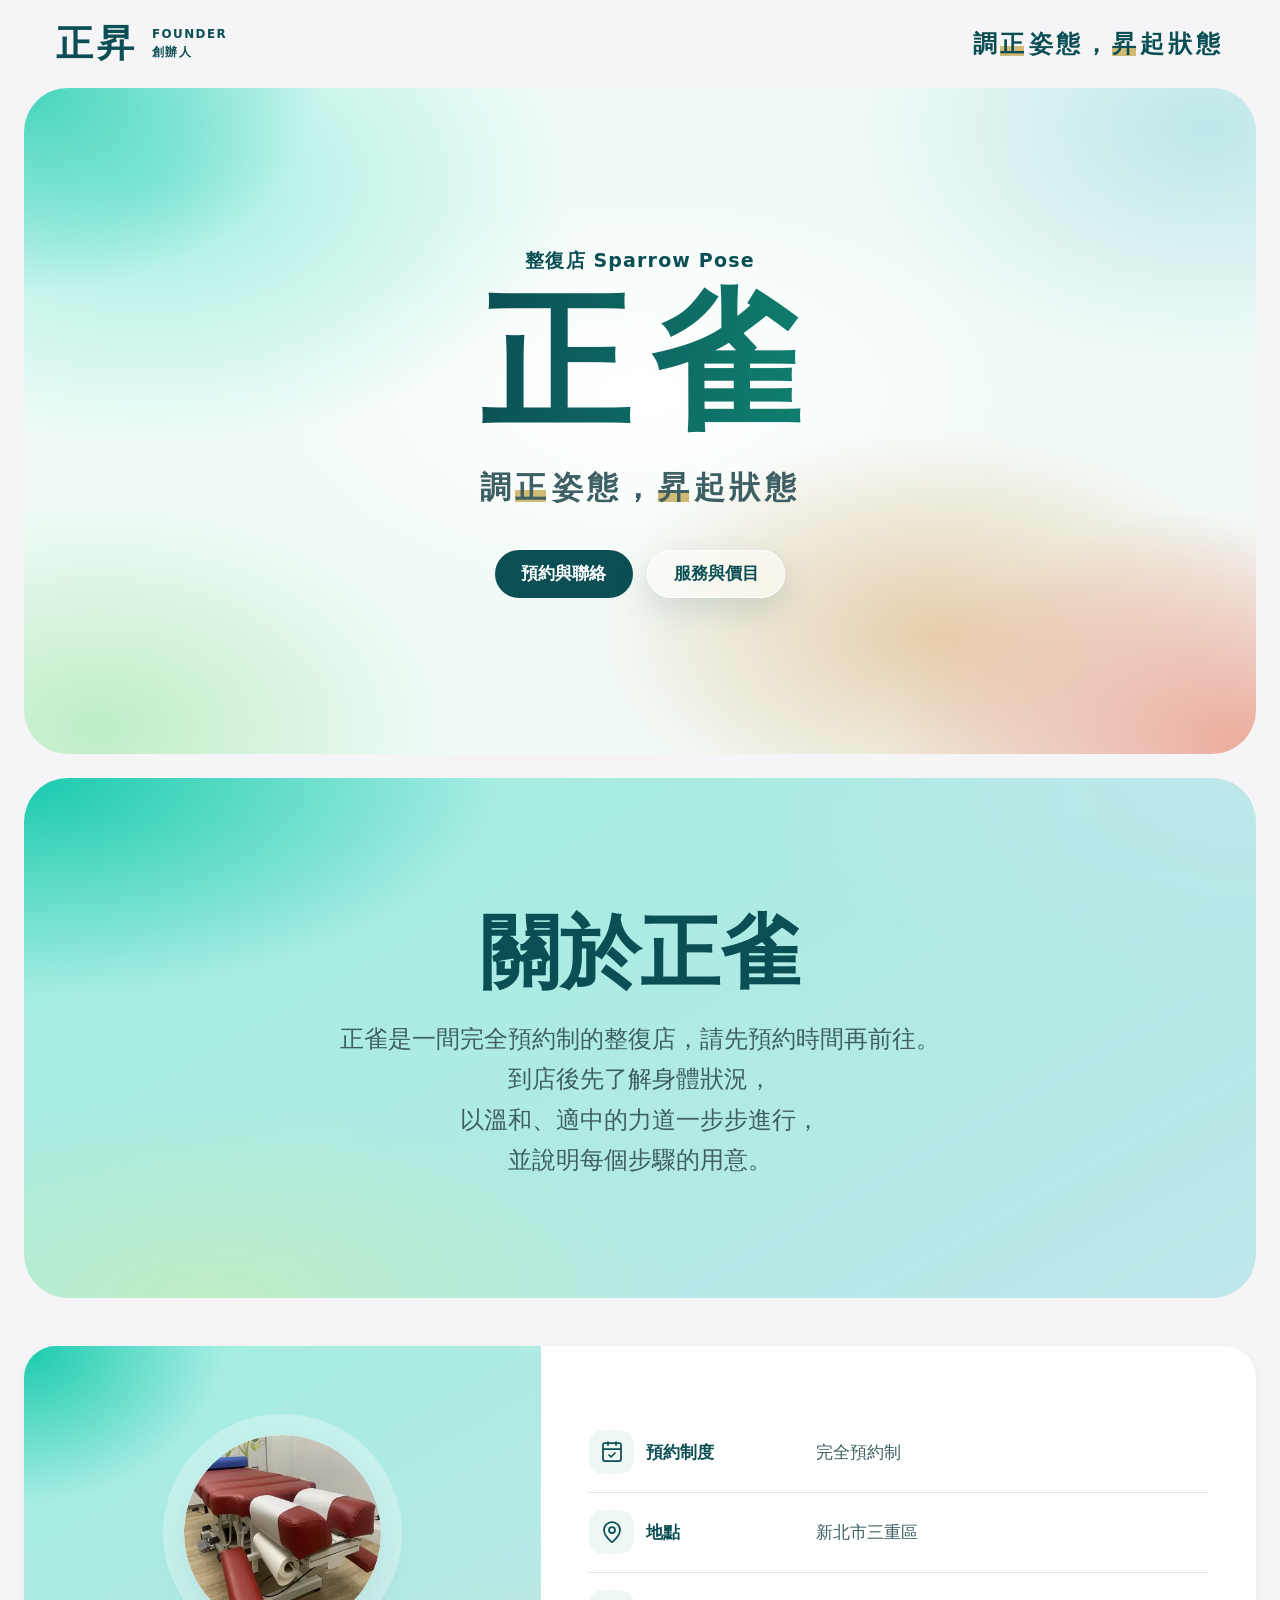
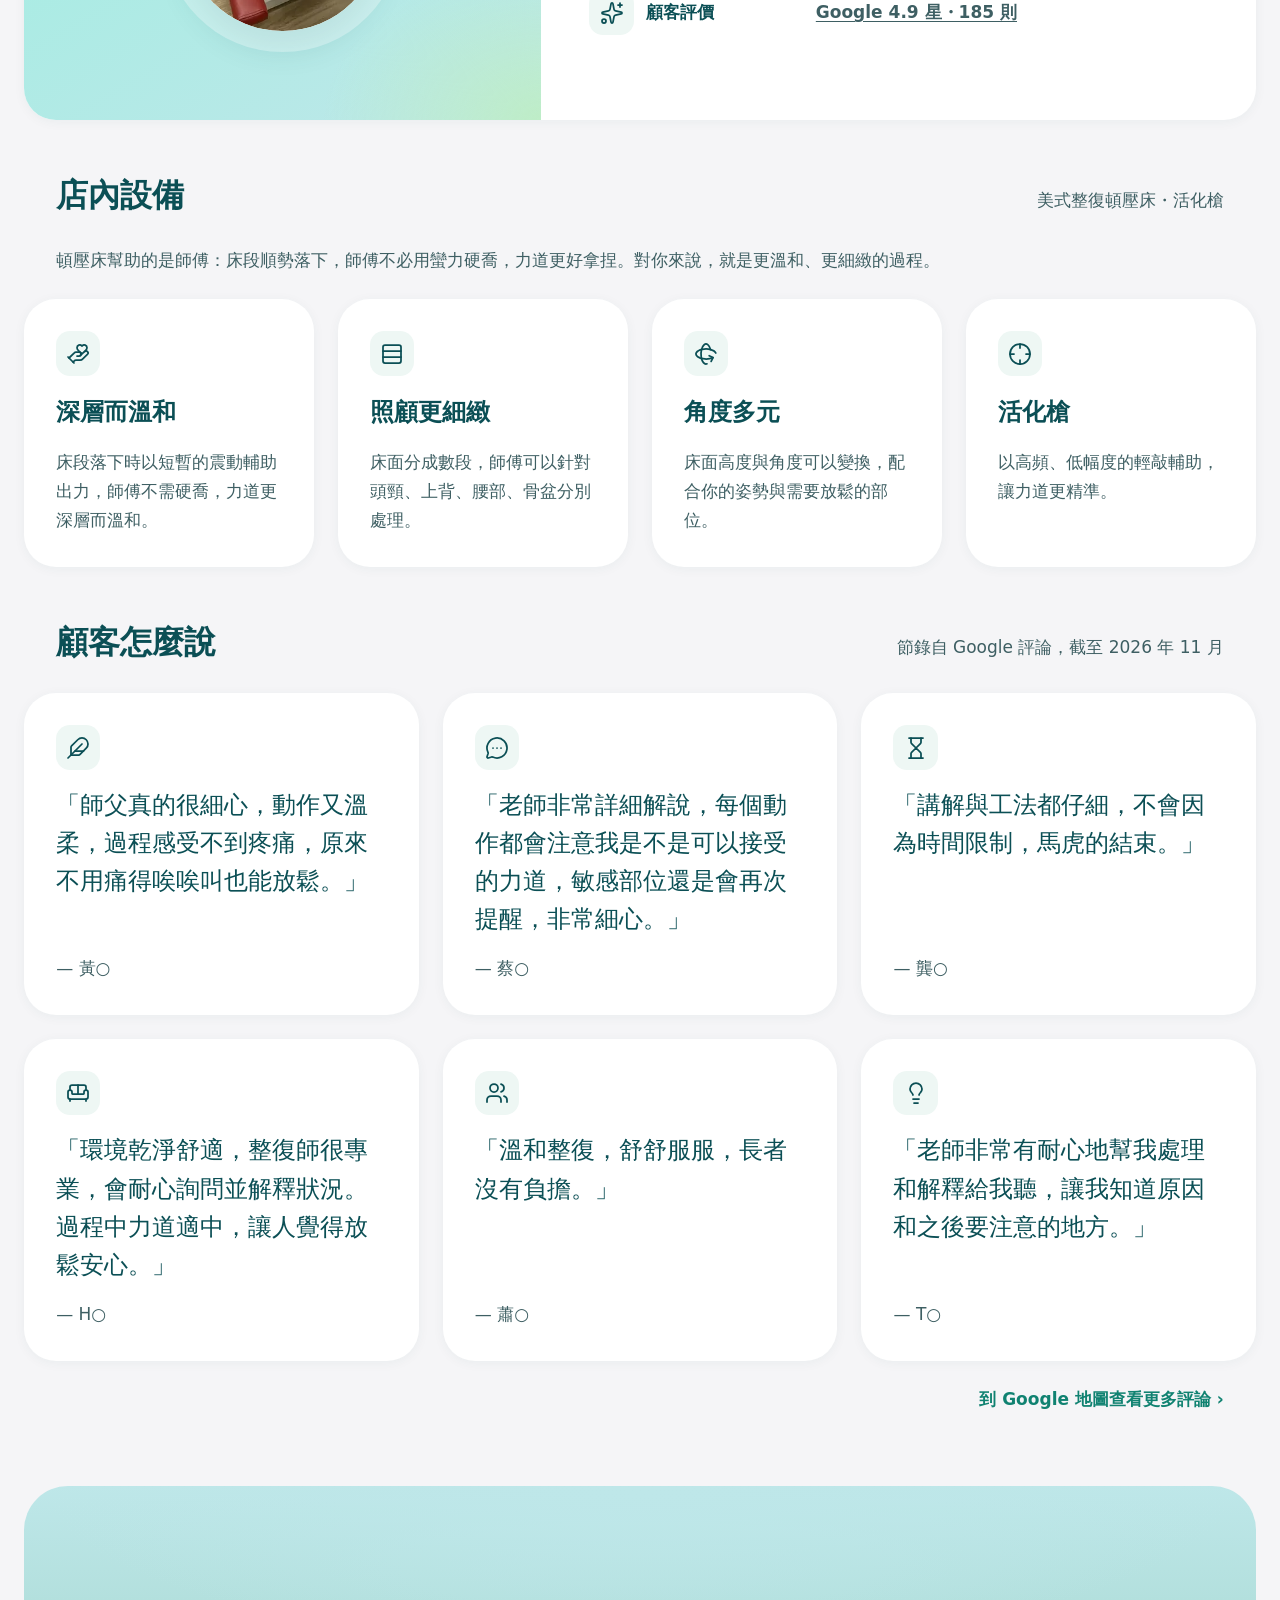
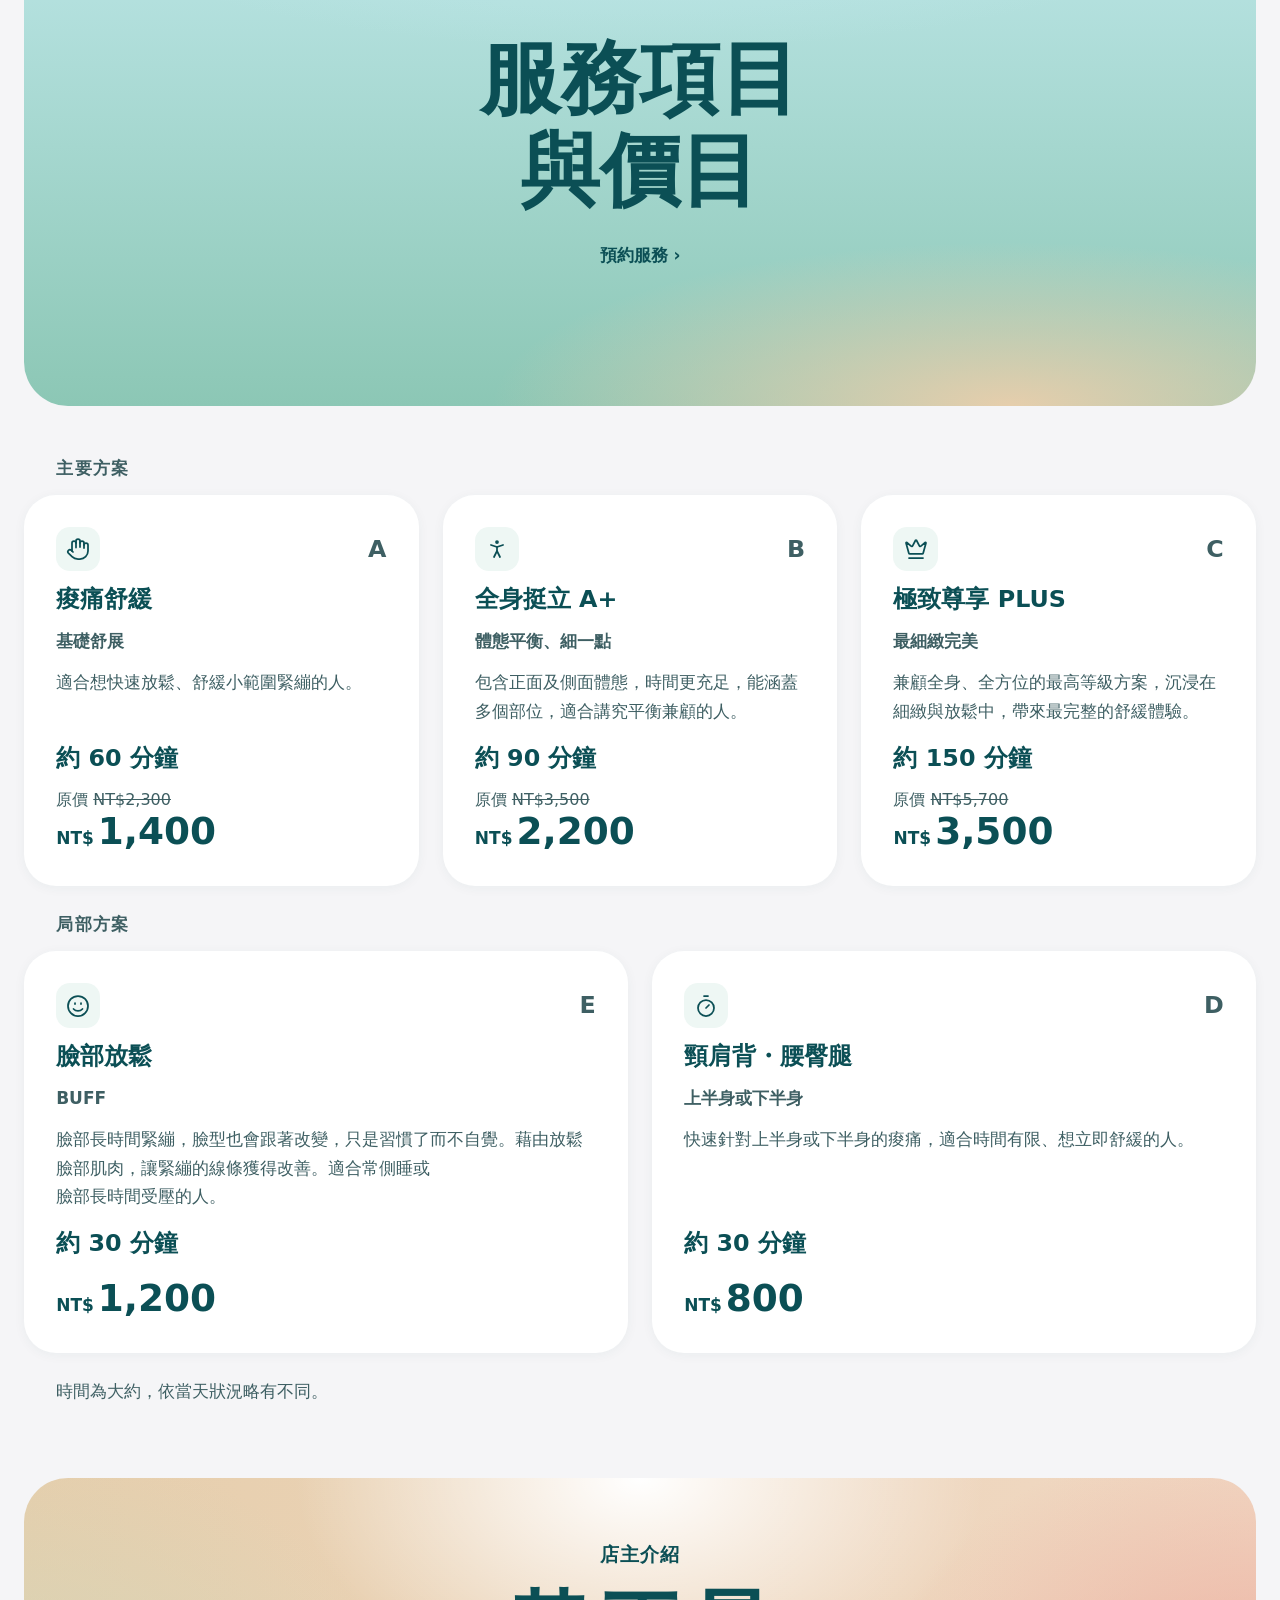
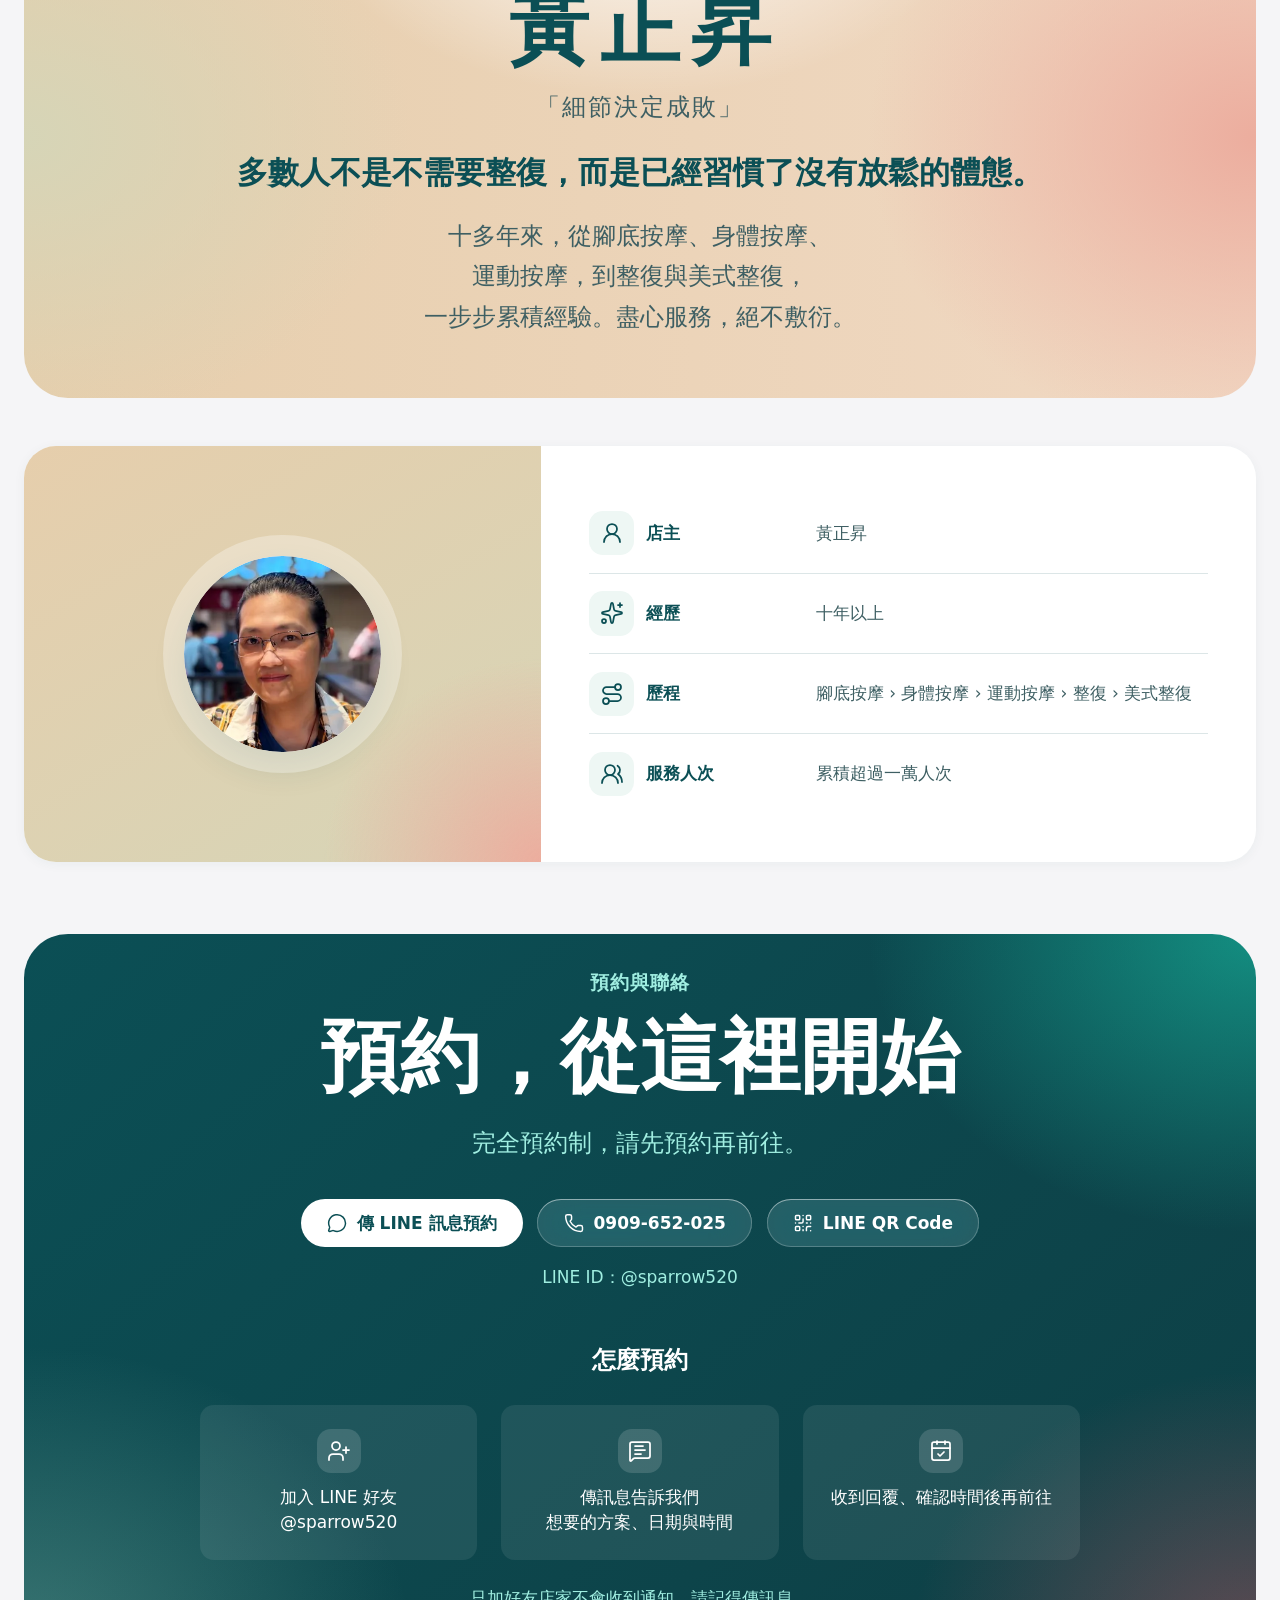
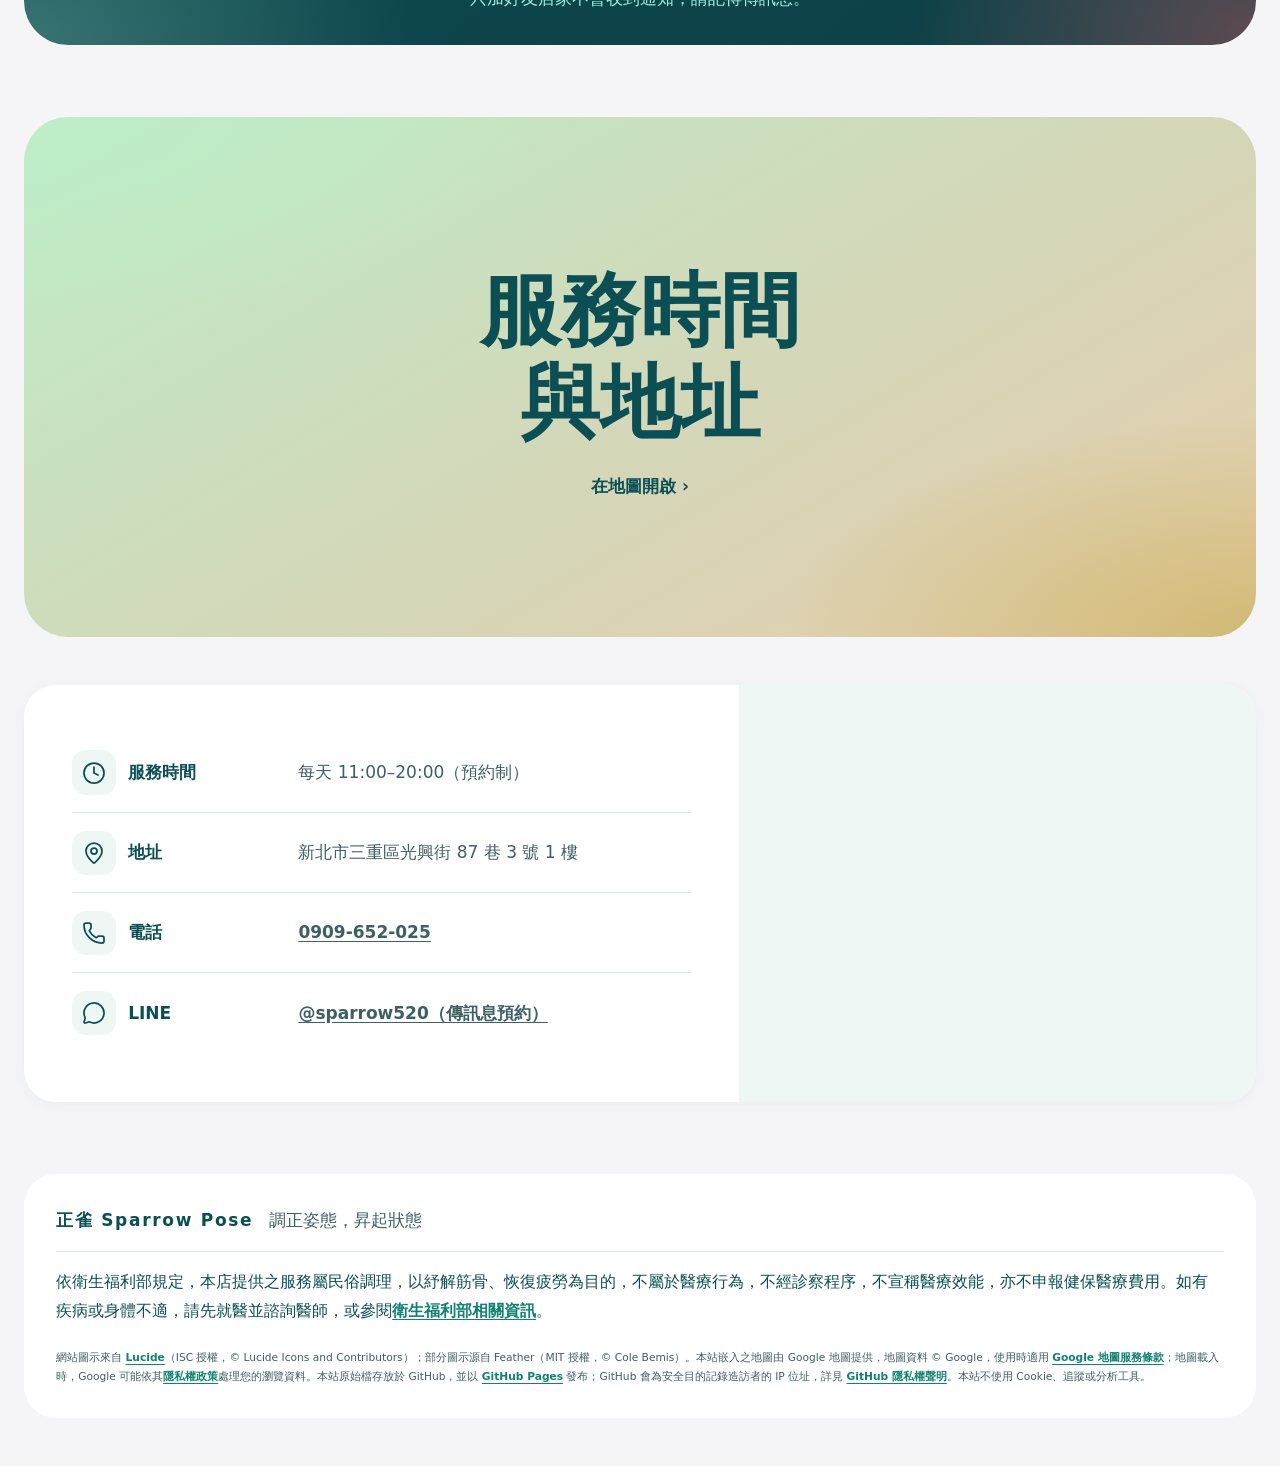
==== index.html @ cebaa8e1 "同步 sparrowpose-website-builder 匯出（2c79a9b） Co-Authored-By: Claude Opus 5.5 <noreply@anthropic.com> C" ====
<!doctype html>
<!-- Generated by sparrowpose-website-builder from content/. Do not edit here: changes are overwritten on the next build. -->
<html lang="zh-Hant-TW">
<head>
  <meta charset="utf-8">
  <meta name="viewport" content="width=device-width, initial-scale=1">
  <title>正雀 Sparrow Pose｜調正姿態，昇起狀態</title>
  <meta name="description" content="正雀 Sparrow Pose 整復店，位於新北市三重區，完全預約制。調正姿態，昇起狀態。">
  <link rel="canonical" href="https://sparrowpose.tw/">
  <meta name="theme-color" content="#0B4F55">
  <link rel="stylesheet" href="assets/style.css?v=261110-28">
</head>
<body>
  <header class="site-bar">
    <div class="site-bar-inner">
      <p class="signature"><span class="signature-name">正昇</span><span class="signature-lines">FOUNDER<br>創辦人</span></p>
      <p class="bar-slogan">調<em class="mark">正</em>姿態，<em class="mark">昇</em>起狀態</p>
    </div>
  </header>
  <main id="main">
    <section class="band band--hero" aria-labelledby="page-title">
    <p class="eyebrow">整復店 Sparrow Pose</p>
    <h1 id="page-title" class="hero-zh">正雀</h1>
    <p class="sub sub--slogan">調<em class="mark">正</em>姿態，<wbr><em class="mark">昇</em>起狀態</p>
    <p class="btns"><a class="pill pill-dark" href="#contact">預約與聯絡</a><a class="pill glass" href="#plans">服務與價目</a></p>
    </section>
    <!-- Apple layout (Billy 2026-11-10): every chapter = band (eyebrow + headline) → one white split card.
         Spacing: band↔band 24px; band→its card 32/48px; card→next band 88/136px. -->
    <section class="chapter-wrap" id="about" aria-labelledby="about-title">
    <div class="band band--green">
    <h2 id="about-title" class="chapter">關於正雀</h2>
    <p class="sub"><span class="phrase">正雀是一間完全預約制的整復店，</span><span class="phrase">請先預約時間再前往。</span><br><span class="phrase">到店後先了解身體狀況，</span><span class="phrase">以溫和、適中的力道一步步進行，</span><span class="phrase">並說明每個步驟的用意。</span></p>
    </div>
    <div class="detail">
    <div class="wrap">
    <div class="split">
    <div class="panel panel--green"><span class="disc disc--photo"><img src="assets/img/room-320.webp" srcset="assets/img/room-320.webp 320w, assets/img/room-640.webp 640w" sizes="200px" width="320" height="320" alt="正雀店內的整復床" loading="lazy" decoding="async"></span></div>
    <div class="split-text">
    <dl class="info">
    <div><dt><span class="ico"><svg class="icon" aria-hidden="true" focusable="false" xmlns="http://www.w3.org/2000/svg" viewBox="0 0 24 24" fill="none" stroke="currentColor" stroke-width="2" stroke-linecap="round" stroke-linejoin="round" ><path d="M8 2v3" /><path d="M16 2v3" /><rect x="3" y="3" width="18" height="18" rx="2" /><path d="M3 9h18" /><path d="m9 15 2 2 4-4" /></svg></span>預約制度</dt><dd>完全預約制</dd></div>
    <div><dt><span class="ico"><svg class="icon" aria-hidden="true" focusable="false" xmlns="http://www.w3.org/2000/svg" viewBox="0 0 24 24" fill="none" stroke="currentColor" stroke-width="2" stroke-linecap="round" stroke-linejoin="round" ><path d="M20 10c0 4.993-5.539 10.193-7.399 11.799a1 1 0 0 1-1.202 0C9.539 20.193 4 14.993 4 10a8 8 0 0 1 16 0" /><circle cx="12" cy="10" r="3" /></svg></span>地點</dt><dd>新北市三重區</dd></div>
    <div><dt><span class="ico"><svg class="icon" aria-hidden="true" focusable="false" xmlns="http://www.w3.org/2000/svg" viewBox="0 0 24 24" fill="none" stroke="currentColor" stroke-width="2" stroke-linecap="round" stroke-linejoin="round" ><path d="M11.017 2.814a1 1 0 0 1 1.966 0l1.051 5.558a2 2 0 0 0 1.594 1.594l5.558 1.051a1 1 0 0 1 0 1.966l-5.558 1.051a2 2 0 0 0-1.594 1.594l-1.051 5.558a1 1 0 0 1-1.966 0l-1.051-5.558a2 2 0 0 0-1.594-1.594l-5.558-1.051a1 1 0 0 1 0-1.966l5.558-1.051a2 2 0 0 0 1.594-1.594z" /><path d="M20 2v4" /><path d="M22 4h-4" /><circle cx="4" cy="20" r="2" /></svg></span>顧客評價</dt><dd><a href="https://www.google.com/maps?cid=9633744273917175349">Google 4.9 星・185 則</a></dd></div>
    </dl>
    </div>
    </div>
    <div class="quotes-head"><h3 class="quotes-title">店內設備</h3><p class="quotes-meta">美式整復頓壓床・活化槍</p></div>
    <p class="features-lead"><span class="phrase">頓壓床幫助的是師傅：</span><span class="phrase">床段順勢落下，</span><span class="phrase">師傅不必用蠻力硬喬，</span><span class="phrase">力道更好拿捏。</span><span class="phrase">對你來說，</span><span class="phrase">就是更溫和、</span><span class="phrase">更細緻的過程。</span></p>
    <div class="quotes features">
    <article class="quote feature"><span class="ico"><svg class="icon" aria-hidden="true" focusable="false" xmlns="http://www.w3.org/2000/svg" viewBox="0 0 24 24" fill="none" stroke="currentColor" stroke-width="2" stroke-linecap="round" stroke-linejoin="round" ><path d="M11 14h2a2 2 0 0 0 0-4h-3c-.6 0-1.1.2-1.4.6L3 16" /><path d="m14.45 13.39 5.05-4.694C20.196 8 21 6.85 21 5.75a2.75 2.75 0 0 0-4.797-1.837.276.276 0 0 1-.406 0A2.75 2.75 0 0 0 11 5.75c0 1.2.802 2.248 1.5 2.946L16 11.95" /><path d="m2 15 6 6" /><path d="m7 20 1.6-1.4c.3-.4.8-.6 1.4-.6h4c1.1 0 2.1-.4 2.8-1.2l4.6-4.4a1 1 0 0 0-2.75-2.91" /></svg></span><h4 class="feature-title">深層而溫和</h4><p class="feature-text">床段落下時以短暫的震動輔助出力，師傅不需硬喬，力道更深層而溫和。</p></article>
    <article class="quote feature"><span class="ico"><svg class="icon" aria-hidden="true" focusable="false" xmlns="http://www.w3.org/2000/svg" viewBox="0 0 24 24" fill="none" stroke="currentColor" stroke-width="2" stroke-linecap="round" stroke-linejoin="round" ><rect width="18" height="18" x="3" y="3" rx="2" /><path d="M21 9H3" /><path d="M21 15H3" /></svg></span><h4 class="feature-title">照顧更細緻</h4><p class="feature-text">床面分成數段，師傅可以針對頭頸、上背、腰部、骨盆分別處理。</p></article>
    <article class="quote feature"><span class="ico"><svg class="icon" aria-hidden="true" focusable="false" xmlns="http://www.w3.org/2000/svg" viewBox="0 0 24 24" fill="none" stroke="currentColor" stroke-width="2" stroke-linecap="round" stroke-linejoin="round" ><path d="m15.194 13.707 3.814 1.86-1.86 3.814" /><path d="M16.47214 7.52786 A 5 10 0 1 0 13 21.79796" /><path d="M21.79796 11 A 10 5 0 1 0 19 15.57071" /></svg></span><h4 class="feature-title">角度多元</h4><p class="feature-text">床面高度與角度可以變換，配合你的姿勢與需要放鬆的部位。</p></article>
    <article class="quote feature"><span class="ico"><svg class="icon" aria-hidden="true" focusable="false" xmlns="http://www.w3.org/2000/svg" viewBox="0 0 24 24" fill="none" stroke="currentColor" stroke-width="2" stroke-linecap="round" stroke-linejoin="round" ><circle cx="12" cy="12" r="10" /><line x1="22" x2="18" y1="12" y2="12" /><line x1="6" x2="2" y1="12" y2="12" /><line x1="12" x2="12" y1="6" y2="2" /><line x1="12" x2="12" y1="22" y2="18" /></svg></span><h4 class="feature-title">活化槍</h4><p class="feature-text">以高頻、低幅度的輕敲輔助，讓力道更精準。</p></article>
    </div>
    <div class="quotes-head"><h3 class="quotes-title">顧客怎麼說</h3><p class="quotes-meta">節錄自 Google 評論，截至 2026 年 11 月</p></div>
    <div class="quotes">
    <figure class="quote"><span class="ico"><svg class="icon" aria-hidden="true" focusable="false" xmlns="http://www.w3.org/2000/svg" viewBox="0 0 24 24" fill="none" stroke="currentColor" stroke-width="2" stroke-linecap="round" stroke-linejoin="round" ><path d="M14.086 18.412A2 2 0 0112.67 19H5v-7.672a2 2 0 01.586-1.414L11.75 3.75a6 6 0 118.49 8.49z" /><path d="M16 8 2 22" /><path d="M17.488 15H9" /></svg></span><blockquote>師父真的很細心，動作又溫柔，過程感受不到疼痛，原來不用痛得唉唉叫也能放鬆。</blockquote><figcaption>黃○</figcaption></figure>
    <figure class="quote"><span class="ico"><svg class="icon" aria-hidden="true" focusable="false" xmlns="http://www.w3.org/2000/svg" viewBox="0 0 24 24" fill="none" stroke="currentColor" stroke-width="2" stroke-linecap="round" stroke-linejoin="round" ><path d="M2.992 16.342a2 2 0 0 1 .094 1.167l-1.065 3.29a1 1 0 0 0 1.236 1.168l3.413-.998a2 2 0 0 1 1.099.092 10 10 0 1 0-4.777-4.719" /><path d="M8 12h.01" /><path d="M12 12h.01" /><path d="M16 12h.01" /></svg></span><blockquote>老師非常詳細解說，每個動作都會注意我是不是可以接受的力道，敏感部位還是會再次提醒，非常細心。</blockquote><figcaption>蔡○</figcaption></figure>
    <figure class="quote"><span class="ico"><svg class="icon" aria-hidden="true" focusable="false" xmlns="http://www.w3.org/2000/svg" viewBox="0 0 24 24" fill="none" stroke="currentColor" stroke-width="2" stroke-linecap="round" stroke-linejoin="round" ><path d="M5 22h14" /><path d="M5 2h14" /><path d="M17 22v-4.172a2 2 0 0 0-.586-1.414L12 12l-4.414 4.414A2 2 0 0 0 7 17.828V22" /><path d="M7 2v4.172a2 2 0 0 0 .586 1.414L12 12l4.414-4.414A2 2 0 0 0 17 6.172V2" /></svg></span><blockquote>講解與工法都仔細，不會因為時間限制，馬虎的結束。</blockquote><figcaption>龔○</figcaption></figure>
    <figure class="quote"><span class="ico"><svg class="icon" aria-hidden="true" focusable="false" xmlns="http://www.w3.org/2000/svg" viewBox="0 0 24 24" fill="none" stroke="currentColor" stroke-width="2" stroke-linecap="round" stroke-linejoin="round" ><path d="M20 9V6a2 2 0 0 0-2-2H6a2 2 0 0 0-2 2v3" /><path d="M2 16a2 2 0 0 0 2 2h16a2 2 0 0 0 2-2v-5a2 2 0 0 0-4 0v1.5a.5.5 0 0 1-.5.5h-11a.5.5 0 0 1-.5-.5V11a2 2 0 0 0-4 0z" /><path d="M4 18v2" /><path d="M20 18v2" /><path d="M12 4v9" /></svg></span><blockquote>環境乾淨舒適，整復師很專業，會耐心詢問並解釋狀況。過程中力道適中，讓人覺得放鬆安心。</blockquote><figcaption>H○</figcaption></figure>
    <figure class="quote"><span class="ico"><svg class="icon" aria-hidden="true" focusable="false" xmlns="http://www.w3.org/2000/svg" viewBox="0 0 24 24" fill="none" stroke="currentColor" stroke-width="2" stroke-linecap="round" stroke-linejoin="round" ><path d="M16 21v-2a4 4 0 0 0-4-4H6a4 4 0 0 0-4 4v2" /><path d="M16 3.128a4 4 0 0 1 0 7.744" /><path d="M22 21v-2a4 4 0 0 0-3-3.87" /><circle cx="9" cy="7" r="4" /></svg></span><blockquote>溫和整復，舒舒服服，長者沒有負擔。</blockquote><figcaption>蕭○</figcaption></figure>
    <figure class="quote"><span class="ico"><svg class="icon" aria-hidden="true" focusable="false" xmlns="http://www.w3.org/2000/svg" viewBox="0 0 24 24" fill="none" stroke="currentColor" stroke-width="2" stroke-linecap="round" stroke-linejoin="round" ><path d="M15 14c.2-1 .7-1.7 1.5-2.5 1-.9 1.5-2.2 1.5-3.5A6 6 0 0 0 6 8c0 1 .2 2.2 1.5 3.5.7.7 1.3 1.5 1.5 2.5" /><path d="M9 18h6" /><path d="M10 22h4" /></svg></span><blockquote>老師非常有耐心地幫我處理和解釋給我聽，讓我知道原因和之後要注意的地方。</blockquote><figcaption>T○</figcaption></figure>
    </div>
    <p class="quotes-more"><a class="more" href="https://www.google.com/maps?cid=9633744273917175349">到 Google 地圖查看更多評論 ›</a></p>
    </div>
    </div>
    </section>
    <section class="chapter-wrap" id="services" aria-labelledby="services-title">
    <div class="band band--sage">
    <h2 id="services-title" class="chapter">服務項目<br>與價目</h2>
    <p class="band-link"><a class="more" href="#contact">預約服務 ›</a></p>
    </div>
    <div class="detail">
    <div class="wrap">
    <h3 class="plans-label" id="plans">主要方案</h3>
    <div class="plans plans--main">
    <article class="plan"><div class="plan-head"><span class="ico"><svg class="icon" aria-hidden="true" focusable="false" xmlns="http://www.w3.org/2000/svg" viewBox="0 0 24 24" fill="none" stroke="currentColor" stroke-width="2" stroke-linecap="round" stroke-linejoin="round" ><path d="M18 11V6a2 2 0 0 0-2-2a2 2 0 0 0-2 2" /><path d="M14 10V4a2 2 0 0 0-2-2a2 2 0 0 0-2 2v2" /><path d="M10 10.5V6a2 2 0 0 0-2-2a2 2 0 0 0-2 2v8" /><path d="M18 8a2 2 0 1 1 4 0v6a8 8 0 0 1-8 8h-2c-2.8 0-4.5-.86-5.99-2.34l-3.6-3.6a2 2 0 0 1 2.83-2.82L7 15" /></svg></span><p class="plan-code"><span class="vh">方案 </span>A</p></div><h4 class="plan-title">痠痛舒緩</h4><p class="plan-tag">基礎舒展</p><p class="plan-desc">適合想快速放鬆、舒緩小範圍緊繃的人。</p><p class="plan-name">約 60 分鐘</p><p class="plan-price"><span class="plan-orig">原價 <del>NT$2,300</del></span><span class="plan-now"><span class="plan-cur">NT$</span>1,400</span></p></article>
    <article class="plan"><div class="plan-head"><span class="ico"><svg class="icon" aria-hidden="true" focusable="false" xmlns="http://www.w3.org/2000/svg" viewBox="0 0 24 24" fill="none" stroke="currentColor" stroke-width="2" stroke-linecap="round" stroke-linejoin="round" ><circle cx="12" cy="5" r="1" /><path d="m9 20 3-6 3 6" /><path d="m6 8 6 2 6-2" /><path d="M12 10v4" /></svg></span><p class="plan-code"><span class="vh">方案 </span>B</p></div><h4 class="plan-title">全身挺立 A+</h4><p class="plan-tag">體態平衡、細一點</p><p class="plan-desc">包含正面及側面體態，時間更充足，能涵蓋多個部位，適合講究平衡兼顧的人。</p><p class="plan-name">約 90 分鐘</p><p class="plan-price"><span class="plan-orig">原價 <del>NT$3,500</del></span><span class="plan-now"><span class="plan-cur">NT$</span>2,200</span></p></article>
    <article class="plan"><div class="plan-head"><span class="ico"><svg class="icon" aria-hidden="true" focusable="false" xmlns="http://www.w3.org/2000/svg" viewBox="0 0 24 24" fill="none" stroke="currentColor" stroke-width="2" stroke-linecap="round" stroke-linejoin="round" ><path d="M11.562 3.266a.5.5 0 0 1 .876 0L15.39 8.87a1 1 0 0 0 1.516.294L21.183 5.5a.5.5 0 0 1 .798.519l-2.834 10.246a1 1 0 0 1-.956.734H5.81a1 1 0 0 1-.957-.734L2.02 6.02a.5.5 0 0 1 .798-.519l4.276 3.664a1 1 0 0 0 1.516-.294z" /><path d="M5 21h14" /></svg></span><p class="plan-code"><span class="vh">方案 </span>C</p></div><h4 class="plan-title">極致尊享 PLUS</h4><p class="plan-tag">最細緻完美</p><p class="plan-desc">兼顧全身、全方位的最高等級方案，沉浸在細緻與放鬆中，帶來最完整的舒緩體驗。</p><p class="plan-name">約 150 分鐘</p><p class="plan-price"><span class="plan-orig">原價 <del>NT$5,700</del></span><span class="plan-now"><span class="plan-cur">NT$</span>3,500</span></p></article>
    </div>
    <h3 class="plans-label">局部方案</h3>
    <div class="plans plans--extra">
    <article class="plan"><div class="plan-head"><span class="ico"><svg class="icon" aria-hidden="true" focusable="false" xmlns="http://www.w3.org/2000/svg" viewBox="0 0 24 24" fill="none" stroke="currentColor" stroke-width="2" stroke-linecap="round" stroke-linejoin="round" ><path d="M15 10V9" /><path d="M16.472 15a6 6 0 01-8.943 0" /><path d="M9 10V9" /><circle cx="12" cy="12" r="10" /></svg></span><p class="plan-code"><span class="vh">方案 </span>E</p></div><h4 class="plan-title">臉部放鬆</h4><p class="plan-tag">BUFF</p><p class="plan-desc">臉部長時間緊繃，臉型也會跟著改變，只是習慣了而不自覺。藉由放鬆臉部肌肉，讓緊繃的線條獲得改善。<span class="phrase">適合常側睡或</span><span class="phrase">臉部長時間受壓的人。</span></p><p class="plan-name">約 30 分鐘</p><p class="plan-price"><span class="plan-now"><span class="plan-cur">NT$</span>1,200</span></p></article>
    <article class="plan"><div class="plan-head"><span class="ico"><svg class="icon" aria-hidden="true" focusable="false" xmlns="http://www.w3.org/2000/svg" viewBox="0 0 24 24" fill="none" stroke="currentColor" stroke-width="2" stroke-linecap="round" stroke-linejoin="round" ><line x1="10" x2="14" y1="2" y2="2" /><line x1="12" x2="15" y1="14" y2="11" /><circle cx="12" cy="14" r="8" /></svg></span><p class="plan-code"><span class="vh">方案 </span>D</p></div><h4 class="plan-title">頸肩背・腰臀腿</h4><p class="plan-tag">上半身或下半身</p><p class="plan-desc">快速針對上半身或下半身的痠痛，適合時間有限、想立即舒緩的人。</p><p class="plan-name">約 30 分鐘</p><p class="plan-price"><span class="plan-now"><span class="plan-cur">NT$</span>800</span></p></article>
    </div>
    <p class="plans-note">時間為大約，依當天狀況略有不同。</p>
    </div>
    </div>
    </section>
    <section class="chapter-wrap" id="owner" aria-labelledby="owner-title">
    <div class="band band--warm">
    <p class="eyebrow">店主介紹</p>
    <h2 id="owner-title" class="chapter chapter--name">黃正昇</h2>
    <p class="motto">「細節決定成敗」</p>
    <p class="statement"><span class="phrase">多數人不是不需要整復，</span><span class="phrase">而是已經習慣了</span><span class="phrase">沒有放鬆的體態。</span></p>
    <p class="sub"><span class="phrase">十多年來，</span><span class="phrase">從腳底按摩、身體按摩、</span><span class="phrase">運動按摩，</span><span class="phrase">到整復與美式整復，</span><span class="phrase">一步步累積經驗。</span><span class="phrase">盡心服務，</span><span class="phrase">絕不敷衍。</span></p>
    </div>
    <div class="detail">
    <div class="wrap">
    <div class="split">
    <div class="panel panel--warm"><span class="disc disc--photo"><img src="assets/img/owner-320.webp" srcset="assets/img/owner-320.webp 320w, assets/img/owner-640.webp 640w" sizes="200px" width="320" height="320" alt="店主黃正昇" loading="lazy" decoding="async"></span></div>
    <div class="split-text">
    <dl class="info">
    <div><dt><span class="ico"><svg class="icon" aria-hidden="true" focusable="false" xmlns="http://www.w3.org/2000/svg" viewBox="0 0 24 24" fill="none" stroke="currentColor" stroke-width="2" stroke-linecap="round" stroke-linejoin="round" ><circle cx="12" cy="8" r="5" /><path d="M20 21a8 8 0 0 0-16 0" /></svg></span>店主</dt><dd>黃正昇</dd></div>
    <div><dt><span class="ico"><svg class="icon" aria-hidden="true" focusable="false" xmlns="http://www.w3.org/2000/svg" viewBox="0 0 24 24" fill="none" stroke="currentColor" stroke-width="2" stroke-linecap="round" stroke-linejoin="round" ><path d="M11.017 2.814a1 1 0 0 1 1.966 0l1.051 5.558a2 2 0 0 0 1.594 1.594l5.558 1.051a1 1 0 0 1 0 1.966l-5.558 1.051a2 2 0 0 0-1.594 1.594l-1.051 5.558a1 1 0 0 1-1.966 0l-1.051-5.558a2 2 0 0 0-1.594-1.594l-5.558-1.051a1 1 0 0 1 0-1.966l5.558-1.051a2 2 0 0 0 1.594-1.594z" /><path d="M20 2v4" /><path d="M22 4h-4" /><circle cx="4" cy="20" r="2" /></svg></span>經歷</dt><dd>十年以上</dd></div>
    <div><dt><span class="ico"><svg class="icon" aria-hidden="true" focusable="false" xmlns="http://www.w3.org/2000/svg" viewBox="0 0 24 24" fill="none" stroke="currentColor" stroke-width="2" stroke-linecap="round" stroke-linejoin="round" ><circle cx="6" cy="19" r="3" /><path d="M9 19h8.5a3.5 3.5 0 0 0 0-7h-11a3.5 3.5 0 0 1 0-7H15" /><circle cx="18" cy="5" r="3" /></svg></span>歷程</dt><dd><span><span class="phrase">腳底按摩 ›</span> <span class="phrase">身體按摩 ›</span> <span class="phrase">運動按摩 ›</span> <span class="phrase">整復 ›</span> <span class="phrase">美式整復</span></span></dd></div>
    <div><dt><span class="ico"><svg class="icon" aria-hidden="true" focusable="false" xmlns="http://www.w3.org/2000/svg" viewBox="0 0 24 24" fill="none" stroke="currentColor" stroke-width="2" stroke-linecap="round" stroke-linejoin="round" ><path d="M18 21a8 8 0 0 0-16 0" /><circle cx="10" cy="8" r="5" /><path d="M22 20c0-3.37-2-6.5-4-8a5 5 0 0 0-.45-8.3" /></svg></span>服務人次</dt><dd>累積超過一萬人次</dd></div>
    </dl>
    </div>
    </div>
    </div>
    </div>
    </section>
    <section class="band band--night" id="contact" aria-labelledby="contact-title">
    <p class="eyebrow">預約與聯絡</p>
    <h2 id="contact-title" class="chapter"><span class="phrase">預約，</span><span class="phrase">從這裡開始</span></h2>
    <p class="sub"><span class="phrase">完全預約制，</span><span class="phrase">請先預約再前往。</span></p>
    <div class="contact-row">
    <div class="contact-actions">
    <p class="btns"><a class="pill pill-line" href="https://line.me/R/oaMessage/@sparrow520/?%E6%82%A8%E5%A5%BD%EF%BC%8C%E6%88%91%E6%83%B3%E9%A0%90%E7%B4%84%E3%80%82%0A%E5%B8%8C%E6%9C%9B%E6%96%B9%E6%A1%88%EF%BC%9A%0A%E5%B8%8C%E6%9C%9B%E6%97%A5%E6%9C%9F%E8%88%87%E6%99%82%E9%96%93%EF%BC%9A"><svg class="icon" aria-hidden="true" focusable="false" xmlns="http://www.w3.org/2000/svg" viewBox="0 0 24 24" fill="none" stroke="currentColor" stroke-width="2" stroke-linecap="round" stroke-linejoin="round" ><path d="M2.992 16.342a2 2 0 0 1 .094 1.167l-1.065 3.29a1 1 0 0 0 1.236 1.168l3.413-.998a2 2 0 0 1 1.099.092 10 10 0 1 0-4.777-4.719" /></svg>傳 LINE 訊息預約</a><a class="pill glass-dark" href="tel:+886909652025"><svg class="icon" aria-hidden="true" focusable="false" xmlns="http://www.w3.org/2000/svg" viewBox="0 0 24 24" fill="none" stroke="currentColor" stroke-width="2" stroke-linecap="round" stroke-linejoin="round" ><path d="M13.832 16.568a1 1 0 0 0 1.213-.303l.355-.465A2 2 0 0 1 17 15h3a2 2 0 0 1 2 2v3a2 2 0 0 1-2 2A18 18 0 0 1 2 4a2 2 0 0 1 2-2h3a2 2 0 0 1 2 2v3a2 2 0 0 1-.8 1.6l-.468.351a1 1 0 0 0-.292 1.233 14 14 0 0 0 6.392 6.384" /></svg>0909-652-025</a><button class="pill glass-dark pill-qr" type="button" popovertarget="qr-pop"><svg class="icon" aria-hidden="true" focusable="false" xmlns="http://www.w3.org/2000/svg" viewBox="0 0 24 24" fill="none" stroke="currentColor" stroke-width="2" stroke-linecap="round" stroke-linejoin="round" ><rect width="5" height="5" x="3" y="3" rx="1" /><rect width="5" height="5" x="16" y="3" rx="1" /><rect width="5" height="5" x="3" y="16" rx="1" /><path d="M21 16h-3a2 2 0 0 0-2 2v3" /><path d="M21 21v.01" /><path d="M12 7v3a2 2 0 0 1-2 2H7" /><path d="M3 12h.01" /><path d="M12 3h.01" /><path d="M12 16v.01" /><path d="M16 12h1" /><path d="M21 12v.01" /><path d="M12 21v-1" /></svg>LINE QR Code</button></p>
    <p class="line-id">LINE ID：@sparrow520</p>
    </div>
    </div>
    <div class="qr-pop" id="qr-pop" popover><figure class="qr-card"><svg class="qr" role="img" aria-label="LINE 官方帳號 @sparrow520 的 QR Code" xmlns="http://www.w3.org/2000/svg" viewBox="0 0 29 29" shape-rendering="crispEdges"><path fill="#FFFFFF" d="M0 0h29v29H0z"/><path stroke="#0B4F55" d="M0 0.5h7m1 0h1m1 0h1m1 0h4m1 0h3m2 0h7M0 1.5h1m5 0h1m1 0h2m1 0h1m1 0h1m2 0h1m1 0h1m1 0h1m1 0h1m5 0h1M0 2.5h1m1 0h3m1 0h1m2 0h1m1 0h2m3 0h1m1 0h2m2 0h1m1 0h3m1 0h1M0 3.5h1m1 0h3m1 0h1m1 0h3m1 0h1m1 0h2m4 0h1m1 0h1m1 0h3m1 0h1M0 4.5h1m1 0h3m1 0h1m2 0h3m2 0h1m1 0h2m1 0h1m2 0h1m1 0h3m1 0h1M0 5.5h1m5 0h1m6 0h1m1 0h2m2 0h2m1 0h1m5 0h1M0 6.5h7m1 0h1m1 0h1m1 0h1m1 0h1m1 0h1m1 0h1m1 0h1m1 0h7M8 7.5h3m1 0h1m2 0h3m1 0h1M0 8.5h1m1 0h2m1 0h3m5 0h1m1 0h4m3 0h1m2 0h1m1 0h2M3 9.5h2m3 0h3m2 0h3m3 0h1m1 0h2m1 0h1m3 0h1M2 10.5h2m2 0h2m3 0h3m7 0h2m3 0h2M5 11.5h1m1 0h4m5 0h1m1 0h2m3 0h1m4 0h1M0 12.5h3m2 0h3m1 0h1m2 0h1m1 0h1m2 0h1m1 0h1m5 0h2M1 13.5h1m1 0h1m1 0h1m1 0h5m2 0h1m2 0h3m2 0h1m3 0h3M2 14.5h1m2 0h2m1 0h1m1 0h4m2 0h1m2 0h1m1 0h1m2 0h1m1 0h3M0 15.5h1m2 0h3m5 0h2m1 0h1m1 0h1m1 0h1m1 0h1m2 0h1m3 0h1M0 16.5h1m1 0h2m2 0h3m1 0h1m1 0h1m1 0h2m2 0h1m2 0h1m1 0h3m1 0h1M1 17.5h3m1 0h1m4 0h1m1 0h1m1 0h1m1 0h1m3 0h1m2 0h1m1 0h3M0 18.5h1m2 0h1m2 0h1m3 0h1m1 0h4m2 0h1m1 0h1m2 0h2m1 0h1M3 19.5h2m4 0h1m1 0h1m1 0h2m2 0h3m1 0h1m1 0h2m1 0h1M1 20.5h1m4 0h3m2 0h4m2 0h2m1 0h7M8 21.5h1m6 0h1m4 0h1m3 0h5M0 22.5h7m1 0h3m1 0h1m1 0h1m1 0h1m2 0h2m1 0h1m1 0h2m1 0h1M0 23.5h1m5 0h1m1 0h8m3 0h2m3 0h2m1 0h1M0 24.5h1m1 0h3m1 0h1m3 0h1m4 0h3m2 0h5m1 0h1m1 0h1M0 25.5h1m1 0h3m1 0h1m1 0h2m2 0h1m2 0h4m4 0h3m1 0h1M0 26.5h1m1 0h3m1 0h1m1 0h2m1 0h1m1 0h1m3 0h1m1 0h1m3 0h1m2 0h1m1 0h1M0 27.5h1m5 0h1m3 0h1m5 0h1m1 0h2m2 0h1m1 0h2m1 0h1M0 28.5h7m1 0h1m3 0h4m2 0h5m1 0h1m2 0h1"/></svg><figcaption><span class="phrase">用手機掃描，</span><span class="phrase">加好友後</span><span class="phrase">傳訊息預約</span></figcaption></figure><button class="pill pill-dark" type="button" popovertarget="qr-pop" popovertargetaction="hide" autofocus>關閉</button></div>
    <h3 class="steps-title">怎麼預約</h3>
    <ol class="steps">
    <li><span class="ico"><svg class="icon" aria-hidden="true" focusable="false" xmlns="http://www.w3.org/2000/svg" viewBox="0 0 24 24" fill="none" stroke="currentColor" stroke-width="2" stroke-linecap="round" stroke-linejoin="round" ><path d="M16 21v-2a4 4 0 0 0-4-4H6a4 4 0 0 0-4 4v2" /><circle cx="9" cy="7" r="4" /><line x1="19" x2="19" y1="8" y2="14" /><line x1="22" x2="16" y1="11" y2="11" /></svg></span><span><span class="phrase">加入 LINE 好友</span><br><span class="phrase">@sparrow520</span></span></li>
    <li><span class="ico"><svg class="icon" aria-hidden="true" focusable="false" xmlns="http://www.w3.org/2000/svg" viewBox="0 0 24 24" fill="none" stroke="currentColor" stroke-width="2" stroke-linecap="round" stroke-linejoin="round" ><path d="M22 17a2 2 0 0 1-2 2H6.828a2 2 0 0 0-1.414.586l-2.202 2.202A.71.71 0 0 1 2 21.286V5a2 2 0 0 1 2-2h16a2 2 0 0 1 2 2z" /><path d="M7 11h10" /><path d="M7 15h6" /><path d="M7 7h8" /></svg></span><span><span class="phrase">傳訊息告訴我們</span><br><span class="phrase">想要的方案、</span><span class="phrase">日期與時間</span></span></li>
    <li><span class="ico"><svg class="icon" aria-hidden="true" focusable="false" xmlns="http://www.w3.org/2000/svg" viewBox="0 0 24 24" fill="none" stroke="currentColor" stroke-width="2" stroke-linecap="round" stroke-linejoin="round" ><path d="M8 2v3" /><path d="M16 2v3" /><rect x="3" y="3" width="18" height="18" rx="2" /><path d="M3 9h18" /><path d="m9 15 2 2 4-4" /></svg></span><span><span class="phrase">收到回覆、</span><span class="phrase">確認時間後</span><span class="phrase">再前往</span></span></li>
    </ol>
    <p class="steps-note"><span class="phrase">只加好友店家不會收到通知，</span><span class="phrase">請記得傳訊息。</span></p>
    </section>
    <section class="chapter-wrap" id="visit" aria-labelledby="visit-title">
    <div class="band band--lime">
    <h2 id="visit-title" class="chapter">服務時間<br>與地址</h2>
    <p class="band-link"><a class="more" href="https://www.google.com/maps/search/?api=1&amp;query=241%E6%96%B0%E5%8C%97%E5%B8%82%E4%B8%89%E9%87%8D%E5%8D%80%E5%85%89%E8%88%88%E8%A1%9787%E5%B7%B73%E8%99%9F">在地圖開啟 ›</a></p>
    </div>
    <div class="detail">
    <div class="wrap">
    <div class="split split--flip">
    <div class="split-text">
    <dl class="info">
    <div><dt><span class="ico"><svg class="icon" aria-hidden="true" focusable="false" xmlns="http://www.w3.org/2000/svg" viewBox="0 0 24 24" fill="none" stroke="currentColor" stroke-width="2" stroke-linecap="round" stroke-linejoin="round" ><circle cx="12" cy="12" r="10" /><path d="M12 6v6l4 2" /></svg></span>服務時間</dt><dd>每天 11:00–20:00（預約制）</dd></div>
    <div><dt><span class="ico"><svg class="icon" aria-hidden="true" focusable="false" xmlns="http://www.w3.org/2000/svg" viewBox="0 0 24 24" fill="none" stroke="currentColor" stroke-width="2" stroke-linecap="round" stroke-linejoin="round" ><path d="M20 10c0 4.993-5.539 10.193-7.399 11.799a1 1 0 0 1-1.202 0C9.539 20.193 4 14.993 4 10a8 8 0 0 1 16 0" /><circle cx="12" cy="10" r="3" /></svg></span>地址</dt><dd>新北市三重區光興街 87 巷 3 號 1 樓</dd></div>
    <div><dt><span class="ico"><svg class="icon" aria-hidden="true" focusable="false" xmlns="http://www.w3.org/2000/svg" viewBox="0 0 24 24" fill="none" stroke="currentColor" stroke-width="2" stroke-linecap="round" stroke-linejoin="round" ><path d="M13.832 16.568a1 1 0 0 0 1.213-.303l.355-.465A2 2 0 0 1 17 15h3a2 2 0 0 1 2 2v3a2 2 0 0 1-2 2A18 18 0 0 1 2 4a2 2 0 0 1 2-2h3a2 2 0 0 1 2 2v3a2 2 0 0 1-.8 1.6l-.468.351a1 1 0 0 0-.292 1.233 14 14 0 0 0 6.392 6.384" /></svg></span>電話</dt><dd><a href="tel:+886909652025">0909-652-025</a></dd></div>
    <div><dt><span class="ico"><svg class="icon" aria-hidden="true" focusable="false" xmlns="http://www.w3.org/2000/svg" viewBox="0 0 24 24" fill="none" stroke="currentColor" stroke-width="2" stroke-linecap="round" stroke-linejoin="round" ><path d="M2.992 16.342a2 2 0 0 1 .094 1.167l-1.065 3.29a1 1 0 0 0 1.236 1.168l3.413-.998a2 2 0 0 1 1.099.092 10 10 0 1 0-4.777-4.719" /></svg></span>LINE</dt><dd><a href="https://line.me/R/oaMessage/@sparrow520/?%E6%82%A8%E5%A5%BD%EF%BC%8C%E6%88%91%E6%83%B3%E9%A0%90%E7%B4%84%E3%80%82%0A%E5%B8%8C%E6%9C%9B%E6%96%B9%E6%A1%88%EF%BC%9A%0A%E5%B8%8C%E6%9C%9B%E6%97%A5%E6%9C%9F%E8%88%87%E6%99%82%E9%96%93%EF%BC%9A">@sparrow520（傳訊息預約）</a></dd></div>
    </dl>
    </div>
    <div class="map"><iframe title="正雀 Sparrow Pose 位置地圖" src="https://www.google.com/maps?q=241%E6%96%B0%E5%8C%97%E5%B8%82%E4%B8%89%E9%87%8D%E5%8D%80%E5%85%89%E8%88%88%E8%A1%9787%E5%B7%B73%E8%99%9F&amp;hl=zh-TW&amp;output=embed" loading="lazy" referrerpolicy="no-referrer-when-downgrade"></iframe></div>
    </div>
    </div>
    </div>
    </section>
  </main>
  <footer class="site-footer">
    <div class="footer-card">
      <p class="footer-brand"><strong>正雀 Sparrow Pose</strong><span>調正姿態，昇起狀態</span></p>
      <p class="footer-disclaimer">依衛生福利部規定，本店提供之服務屬民俗調理，以紓解筋骨、恢復疲勞為目的，不屬於醫療行為，不經診察程序，不宣稱醫療效能，亦不申報健保醫療費用。如有疾病或身體不適，請先就醫並諮詢醫師，或參閱<a href="https://www.mohw.gov.tw/cp-16-24513-1.html">衛生福利部相關資訊</a>。</p>
      <p class="footer-license">網站圖示來自 <a href="https://lucide.dev/license">Lucide</a>（ISC 授權，© Lucide Icons and Contributors）；部分圖示源自 Feather（MIT 授權，© Cole Bemis）。本站嵌入之地圖由 Google 地圖提供，地圖資料 © Google，使用時適用 <a href="https://www.google.com/intl/zh-TW/help/terms_maps/">Google 地圖服務條款</a>；地圖載入時，Google 可能依其<a href="https://policies.google.com/privacy?hl=zh-TW">隱私權政策</a>處理您的瀏覽資料。本站原始檔存放於 GitHub，並以 <a href="https://docs.github.com/zh/pages/getting-started-with-github-pages/what-is-github-pages">GitHub Pages</a> 發布；GitHub 會為安全目的記錄造訪者的 IP 位址，詳見 <a href="https://docs.github.com/zh/site-policy/privacy-policies/github-general-privacy-statement">GitHub 隱私權聲明</a>。本站不使用 Cookie、追蹤或分析工具。</p>
    </div>
  </footer>
</body>
</html>
---- assets/style.css ----
/* 正雀 Sparrow Pose (2026-11-10). Apple-style one-page layout, from the Claude Design artboard "Apple 版面":
   chapter bands (eyebrow + big centred headline) alternate with quiet grey detail areas holding white cards.
   Page ground #F5F5F7. No photos, no animation, no JavaScript. Lucide icons inline at build time.
   Palette (Billy 2026-11-10): primary 19CAAD 8CC7B5 A0EEE1 BEE7E9 BEEDC7; secondary D6D5B7 D1BA74 E6CEAC ECAD9E F4606C;
   text deep 0B4F55. 19CAAD and F4606C carry no text. Liquid Glass only on controls (Apple HIG Materials).
   System fonts only (no external font service). */
:root {
  --deep: #0B4F55; --green-ink: #108271; --body: #3E5F63;
  /* Two text colours (Billy 2026-11-10): primary for headings and key words, secondary for supporting text. */
  --text-1: var(--deep);      /* 9.28 on white, ≥ 4.8 on every band colour */
  --text-2: var(--body);      /* 6.95 on white, 6.38 on ground; only on white, ground and light bands */
  --c1: #19CAAD; --c2: #8CC7B5; --c3: #A0EEE1; --c4: #BEE7E9; --c5: #BEEDC7;
  --s1: #D6D5B7; --s2: #D1BA74; --s3: #E6CEAC; --s4: #ECAD9E; --s5: #F4606C;
  --ground: #F5F5F7; --card: #FFFFFF; --tile: #EEF7F4; --line: rgba(11, 79, 85, .14);
  --focus: var(--deep);
  --font: -apple-system, BlinkMacSystemFont, "PingFang TC", "Noto Sans TC", "Microsoft JhengHei", system-ui, sans-serif;

  /* Design tokens (Billy 2026-11-10). Four base values; everything else is derived from them.
     Breakpoints change only the base values. */
  --inset: 24px;                                   /* base 1: page margin */
  --sp: 24px;                                      /* base 2: spacing unit */
  --h-band: 520px;                                 /* base 3: chapter band height */
  --r-band: 44px;                                  /* base 4: outer radius */
  --page: min(1232px, 100% - var(--inset) * 2);    /* one width for every block: bar, bands, cards, footer */
  --fs: 17px;                                      /* base 5: body size (Apple 17) */
  --display: 1;                                    /* base 6: display scale (phone .6) */

  /* Type scale — all sizes are multiples of --fs; display sizes also follow --display.
     Measured on apple.com (2026-11-10): headline 80/48px weight 600, body 17px, section padding 144/112px. */
  --fs-hero: calc(var(--fs) * 8.8 * var(--display));       /* 正雀 150 / 90 */
  --fs-chapter: min(calc(var(--fs) * 4.7 * var(--display)), calc((100vw - var(--inset) * 2 - var(--pad-band) * 2) / 6.4));  /* 80 / 48; the longest 6-character line always fits */
  --fs-sub: calc(var(--fs) * (1 + .4 * var(--display)));   /* 24 / 20 */
  --fs-slogan: calc(var(--fs) * (1.1 + .7 * var(--display)));
  --fs-eyebrow: calc(var(--fs) * 1.12);
  --fs-small: max(16px, calc(var(--fs) * .94));    /* never below the 16px body minimum */
  --fs-label: calc(var(--fs) * .7);
  --fs-signature: calc(var(--fs) * (1.2 + var(--display)));
  --w-display: 600;                                 /* Apple headline weight */
  --w-strong: 700;

  --r-card: calc(var(--r-band) - var(--sp) / 2);   /* concentric: each nested surface steps in by the spacing */
  --r-tile: calc(var(--r-card) - var(--sp) * .75);
  --r-focus: calc(var(--r-band) * .14);
  --r-pill: 999px;

  --h-hero: calc(var(--h-band) * 1.28);
  --h-panel: calc(var(--h-band) * .72);            /* colour panel / map */
  --h-row: calc(var(--sp) * 3.34);                 /* every info row */
  --h-row-stack: calc(var(--sp) * 8);              /* stacked row (phone): label + up to two lines */
  --h-tile: calc(var(--icon) * 1.84);              /* icon tiles follow the icon */
  --h-chip: calc(var(--icon) * 1.25);              /* 待提供 chip / value line, follows the icon */
  --h-control: 48px;                               /* touch target, fixed by HIG */
  --h-bar: calc(var(--sp) * 3.67);
  --disc: calc(var(--h-panel) * .35);
  --icon: 24px;

  --gap-band: var(--sp);                           /* band ↔ band, bar → hero */
  --gap-near: calc(var(--sp) * 2);                 /* band → its card */
  --gap-far: calc(var(--sp) * 3);                  /* card → next chapter; two levels, small ratio (Billy 2026-11-10) */
  --pad-band: calc(var(--sp) * 1.34);
  --pad-card: calc(var(--sp) * 2);
  --pad-pill: calc(var(--sp) * 1.1);
}
* { box-sizing: border-box; }
html { -webkit-text-size-adjust: 100%; scroll-padding-top: calc(var(--h-bar) + var(--sp)); }
body { margin: 0; background: var(--ground); color: var(--text-1); font: 400 var(--fs)/1.7 var(--font); }
a { color: inherit; text-underline-offset: 3px; }
:focus-visible { outline: 3px solid var(--focus); outline-offset: 3px; border-radius: var(--r-focus); }
h1, h2, h3, p, dl, dd { margin: 0; }
.icon { display: block; flex: none; width: var(--icon); height: var(--icon); stroke-width: 1.75; }
.wrap { width: var(--page); margin: 0 auto; }

/* Top bar (Billy 2026-11-10): owner's heavy 黑體 signature left, slogan right. Not a menu. */
.site-bar { position: sticky; top: 0; z-index: 10; background: var(--ground); }
.site-bar-inner { display: flex; align-items: center; justify-content: space-between; gap: var(--sp); width: var(--page); min-height: var(--h-bar); margin: 0 auto; padding: 0 var(--pad-band); }
.signature { display: flex; align-items: center; gap: calc(var(--sp) * .6); }
.signature-name { font-size: var(--fs-signature); font-weight: var(--w-strong); line-height: 1; letter-spacing: .1em; white-space: nowrap; }
.signature-lines { font-size: var(--fs-label); font-weight: var(--w-strong); line-height: 1.5; letter-spacing: .12em; white-space: nowrap; }
.bar-slogan { font-size: var(--fs-sub); font-weight: var(--w-strong); letter-spacing: .16em; white-space: nowrap; }
@supports (animation-timeline: scroll()) {
  .site-bar { animation: bar-lift linear both; animation-timeline: scroll(root); animation-range: 0 80px; }
  @keyframes bar-lift { from { box-shadow: 0 0 0 rgba(11, 79, 85, 0); } to { box-shadow: 0 6px 24px rgba(11, 79, 85, .10); } }
}

/* Liquid Glass — controls only */
.glass { background: rgba(255, 255, 255, .58); -webkit-backdrop-filter: blur(20px) saturate(180%); backdrop-filter: blur(20px) saturate(180%);
  box-shadow: inset 0 1px 0 rgba(255, 255, 255, .95), inset 0 0 0 1px rgba(255, 255, 255, .65), 0 12px 32px rgba(11, 79, 85, .14); }
.glass-dark { background: rgba(255, 255, 255, .12); -webkit-backdrop-filter: blur(20px) saturate(160%); backdrop-filter: blur(20px) saturate(160%);
  box-shadow: inset 0 1px 0 rgba(255, 255, 255, .35), inset 0 0 0 1px rgba(255, 255, 255, .22); color: #FFFFFF; }
.btns { display: flex; flex-wrap: wrap; justify-content: center; gap: calc(var(--sp) * .6); margin-top: calc(var(--sp) * 1.5); }
.pill { display: inline-flex; align-items: center; justify-content: center; gap: calc(var(--sp) * .4); height: var(--h-control); padding: 0 var(--pad-pill); border-radius: var(--r-pill); font-size: var(--fs); font-weight: var(--w-display); text-decoration: none; white-space: nowrap; }
.pill .icon { width: calc(var(--icon) * .84); height: calc(var(--icon) * .84); }
.pill-dark { background: var(--deep); color: #FFFFFF; }
.pill-dark:hover { background: var(--green-ink); }
a.glass:hover { background: rgba(255, 255, 255, .85); }
a.glass-dark:hover, button.glass-dark:hover { background: rgba(255, 255, 255, .2); }
button.pill { border: 0; font-family: inherit; cursor: pointer; }

/* Chapter bands */
.band { width: var(--page); margin: 0 auto; border-radius: var(--r-band); min-height: var(--h-band); padding: var(--pad-band); display: flex; flex-direction: column; align-items: center; justify-content: center; text-align: center; }
.band--hero { min-height: var(--h-hero);
  background: radial-gradient(34% 44% at 0% 0%, rgba(25,202,173,.75), rgba(25,202,173,0) 70%), radial-gradient(50% 58% at 10% 14%, var(--c3), rgba(160,238,225,0) 70%), radial-gradient(42% 52% at 96% 6%, var(--c4), rgba(190,231,233,0) 70%), radial-gradient(42% 50% at 6% 96%, var(--c5), rgba(190,237,199,0) 70%), radial-gradient(40% 50% at 98% 98%, var(--s4), rgba(236,173,158,0) 70%), radial-gradient(40% 44% at 74% 82%, var(--s3), rgba(230,206,172,0) 70%), radial-gradient(44% 44% at 50% 46%, #FFFFFF, rgba(255,255,255,0) 72%), #F2FBF8; }
.band--green { background: radial-gradient(55% 60% at 0% 0%, var(--c1), rgba(25,202,173,0) 70%), radial-gradient(60% 60% at 100% 0%, var(--c4), rgba(190,231,233,0) 70%), radial-gradient(55% 55% at 15% 100%, var(--c5), rgba(190,237,199,0) 70%), linear-gradient(150deg, var(--c3) 0%, var(--c4) 100%); }
.band--sage { background: radial-gradient(70% 45% at 50% 0%, var(--c4), rgba(190,231,233,0) 70%), radial-gradient(60% 45% at 80% 100%, var(--s3), rgba(230,206,172,0) 70%), linear-gradient(180deg, var(--c4) 0%, var(--c2) 100%); }
.band--warm { background: radial-gradient(45% 80% at 0% 50%, var(--s1), rgba(214,213,183,0) 70%), radial-gradient(45% 85% at 100% 50%, var(--s4), rgba(236,173,158,0) 70%), radial-gradient(40% 60% at 50% 0%, #FFFFFF, rgba(255,255,255,0) 70%), linear-gradient(90deg, var(--s3) 0%, #F1D9C4 100%); }
.band--lime { background: radial-gradient(60% 55% at 0% 0%, var(--c5), rgba(190,237,199,0) 70%), radial-gradient(55% 60% at 100% 100%, var(--s2), rgba(209,186,116,0) 70%), linear-gradient(150deg, var(--c5) 0%, var(--s1) 60%, var(--s3) 100%); }
.band--night { color: #FFFFFF; --focus: var(--s2);
  background: radial-gradient(45% 60% at 100% 0%, rgba(25,202,173,.55), rgba(25,202,173,0) 70%), radial-gradient(40% 55% at 100% 100%, rgba(244,96,108,.35), rgba(244,96,108,0) 70%), radial-gradient(45% 60% at 0% 100%, rgba(140,199,181,.35), rgba(140,199,181,0) 70%), linear-gradient(140deg, var(--deep) 0%, #0E3F45 100%); }
.band--night { --text-1: #FFFFFF; --text-2: var(--c3); }  /* on deep: white 9.28, mint 6.98 */
.band--night .eyebrow { color: var(--c3); }
.eyebrow { font-size: var(--fs-eyebrow); font-weight: var(--w-display); letter-spacing: .06em; }
.hero-zh { margin-top: calc(var(--sp) / 3); font-size: var(--fs-hero); font-weight: var(--w-strong); line-height: 1.05; letter-spacing: .14em; margin-right: -.14em;
  color: var(--deep); background: linear-gradient(100deg, var(--deep) 0%, var(--green-ink) 100%); -webkit-background-clip: text; background-clip: text; -webkit-text-fill-color: transparent; }
.chapter { margin-top: calc(var(--sp) / 2); font-size: var(--fs-chapter); font-weight: var(--w-display); line-height: 1.15; letter-spacing: 0; }
.chapter--name { letter-spacing: .14em; margin-right: -.14em; }
.sub { margin-top: calc(var(--sp) * .84); font-size: var(--fs-sub); font-weight: 400; max-width: 26em; color: var(--text-2); }
.statement { margin-top: var(--sp); font-size: var(--fs-slogan); font-weight: var(--w-display); line-height: 1.45; color: var(--text-1); text-wrap: balance; word-break: keep-all; }
.motto { margin-top: calc(var(--sp) / 2); font-size: var(--fs-sub); font-weight: 400; letter-spacing: .08em; color: var(--text-2); }
.sub--slogan { font-size: var(--fs-slogan); font-weight: var(--w-display); letter-spacing: .14em; }
/* Line breaks follow meaning: phrases never split; headlines balance their lines. */
.phrase { display: inline-block; }
.chapter, .sub, .motto, .plan-tag { text-wrap: balance; word-break: keep-all; overflow-wrap: anywhere; }  /* our copy: CJK breaks only at punctuation and spaces */
.quote blockquote { text-wrap: pretty; }  /* customers' prose: normal CJK breaking with kinsoku */
body { line-break: strict; }  /* kinsoku: 。，」 never start a line */
.mark { font-style: normal; font-weight: var(--w-strong); margin-right: .18em; letter-spacing: 0; background: linear-gradient(transparent 58%, var(--s2) 58%, var(--s2) 92%, transparent 92%); }

/* Detail areas */
/* Vertical rhythm: band↔band 24px; band→its card 48px; card→next band 136px (phone 24/32/88). */
.band--hero + .chapter-wrap { padding-top: var(--gap-band); }
.detail { padding: var(--gap-near) 0 var(--gap-far); }
.band--night { margin-bottom: var(--gap-far); }
.band-link { margin-top: var(--sp); }
.band-link .more { color: var(--deep); }
.more { font-size: var(--fs); font-weight: var(--w-display); text-decoration: none; white-space: nowrap; color: var(--green-ink); }
.more:hover { text-decoration: underline; }
.split { display: grid; grid-template-columns: 42% 1fr; min-height: var(--h-panel); border-radius: var(--r-card); background: var(--card); overflow: hidden; box-shadow: 0 2px 12px rgba(11, 79, 85, .05); }
.split--flip { grid-template-columns: 1fr 42%; }
.split-text { padding: var(--pad-card); display: flex; flex-direction: column; justify-content: center; }
.panel { display: flex; align-items: center; justify-content: center; min-height: var(--h-panel); }
.panel--green { background: radial-gradient(55% 60% at 0% 0%, var(--c1), rgba(25,202,173,0) 70%), radial-gradient(60% 60% at 100% 100%, var(--c5), rgba(190,237,199,0) 70%), linear-gradient(150deg, var(--c3) 0%, var(--c4) 100%); }
.panel--sage { background: radial-gradient(60% 60% at 80% 100%, var(--s3), rgba(230,206,172,0) 70%), linear-gradient(160deg, var(--c4), var(--c2)); }
.panel--warm { background: radial-gradient(60% 70% at 100% 100%, var(--s4), rgba(236,173,158,0) 70%), linear-gradient(150deg, var(--s3) 0%, var(--s1) 100%); }
/* Store photo inside the disc (Billy 2026-11-10): same disc size and ring, photo cropped to the circle */
.disc.disc--photo { width: calc(var(--disc) * 1.5); height: calc(var(--disc) * 1.5); overflow: hidden; }  /* photos read larger than icons (Billy 2026-11-10); ring stays the icon ring */
.disc--photo img { display: block; width: 100%; height: 100%; object-fit: cover; border-radius: 50%; }
.disc { display: flex; align-items: center; justify-content: center; width: var(--disc); height: var(--disc); border-radius: 50%; background: rgba(255, 255, 255, .9); color: var(--deep); box-shadow: 0 0 0 calc(var(--disc) * .16) rgba(255, 255, 255, .3), 0 16px 32px rgba(11, 79, 85, .14); }
.disc .icon { width: calc(var(--disc) * .46); height: calc(var(--disc) * .46); stroke-width: 1.4; }
.ico { display: flex; align-items: center; justify-content: center; width: var(--h-tile); height: var(--h-tile); border-radius: var(--r-tile); background: var(--tile); color: var(--deep); flex: none; }
.info { display: grid; width: 100%; }
.info > div:last-child { border-bottom-color: transparent; }
.info > div { display: grid; grid-template-columns: 34% 1fr; gap: calc(var(--sp) / 3) calc(var(--sp) * .67); align-items: center; min-height: var(--h-row); padding: calc(var(--sp) * .67) 0; border-bottom: 1px solid var(--line); }
.info dd { display: flex; align-items: center; min-height: var(--h-chip); color: var(--text-2); }
.info dt { display: flex; align-items: center; gap: calc(var(--sp) / 2); font-weight: var(--w-display); }
.info dd a { font-weight: 700; }
.tbd { display: inline-flex; align-items: center; height: var(--h-chip); padding: 0 calc(var(--h-chip) * .47); border-radius: var(--r-pill); background: var(--tile); box-shadow: inset 0 0 0 1px var(--c2); color: var(--deep); font-size: var(--fs-small); font-weight: var(--w-display); line-height: 1; white-space: nowrap; }
.band--night .tbd { background: rgba(255, 255, 255, .9); box-shadow: none; }
.map { min-height: var(--h-panel); background: var(--tile); }
.map iframe { display: block; width: 100%; height: 100%; min-height: var(--h-panel); border: 0; }

/* Plans: one card per plan, all from the same tokens; equal height by grid */
.vh { position: absolute; width: 1px; height: 1px; overflow: hidden; clip-path: inset(50%); white-space: nowrap; }
.plans { display: grid; grid-template-columns: repeat(3, minmax(0, 1fr)); gap: var(--sp); }  /* rows size to content; cards in one row stretch to equal height */
.plans--extra { grid-template-columns: repeat(2, minmax(0, 1fr)); }
.plans-label { margin: var(--sp) 0 calc(var(--sp) / 2); padding: 0 var(--pad-band); font-size: var(--fs); font-weight: var(--w-strong); color: var(--text-2); letter-spacing: .08em; }
.plans-label:first-child { margin-top: 0; }
.plans--extra .plan-desc { flex: none; }
.plan { display: flex; flex-direction: column; gap: calc(var(--sp) / 2); min-height: calc(var(--h-panel) * .6); padding: var(--pad-band); border-radius: var(--r-card); background: var(--card); box-shadow: 0 2px 12px rgba(11, 79, 85, .05); }
.plan-head { display: flex; align-items: center; justify-content: space-between; }
.plan-code { font-size: var(--fs-sub); font-weight: var(--w-strong); color: var(--text-2); }
.plan-tag { font-weight: var(--w-display); color: var(--text-2); text-wrap: balance; }
.plan-title { margin: 0; font-size: var(--fs-sub); font-weight: var(--w-strong); line-height: 1.35; }
.plan-desc { color: var(--text-2); }
.plan-orig { display: block; font-size: var(--fs-small); font-weight: 400; color: var(--text-2); }
.plan-name { margin-top: auto; font-size: var(--fs-sub); font-weight: var(--w-display); }
.plan-price { font-size: calc(var(--fs) * (1.4 + .8 * var(--display))); font-weight: var(--w-display); line-height: 1.2; }
.plan-cur { margin-right: calc(var(--sp) / 6); font-size: var(--fs); }
.plans-note { margin-top: var(--sp); padding: 0 var(--pad-band); color: var(--text-2); }

/* Quotes: same grid and tokens as plans */
.quotes-head { display: flex; flex-wrap: wrap; align-items: baseline; justify-content: space-between; gap: calc(var(--sp) / 2) var(--sp); margin: var(--gap-near) 0 var(--sp); padding: 0 var(--pad-band); }
.quotes-title { font-size: calc(var(--fs-chapter) * .4); font-weight: var(--w-display); }
.quotes-meta { color: var(--text-2); }
.quotes { display: grid; grid-template-columns: repeat(3, minmax(0, 1fr)); gap: var(--sp); }  /* rows size to content; cards in one row stretch to equal height */
.quote { display: flex; flex-direction: column; gap: calc(var(--sp) * .67); margin: 0; padding: var(--pad-band); border-radius: var(--r-card); background: var(--card); box-shadow: 0 2px 12px rgba(11, 79, 85, .05); }
.quote blockquote { margin: 0; font-size: var(--fs-sub); line-height: 1.6; }
.quote blockquote::before { content: "「"; } .quote blockquote::after { content: "」"; }
.quotes-more { margin-top: var(--sp); padding: 0 var(--pad-band); text-align: right; }
.quote figcaption { margin-top: auto; color: var(--text-2); }
/* Store equipment (Billy 2026-11-10): same card, grid and heading as quotes; three cards stay in one row until phone width */
.quotes.features { grid-template-columns: repeat(4, minmax(0, 1fr)); }
.features-lead { margin-bottom: var(--sp); padding: 0 var(--pad-band); color: var(--text-2); }
.feature-title { margin: 0; font-size: var(--fs-sub); font-weight: var(--w-strong); }
.feature-text { color: var(--text-2); }
.quote figcaption::before { content: "— "; }

/* LINE: button everywhere; QR code only where a second device is likely (desktop) */
.pill-line { background: var(--card); color: var(--deep); }
.pill-line:hover { background: var(--c3); }
.line-id { margin-top: calc(var(--sp) * .67); color: var(--text-2); }
.contact-row { display: flex; flex-wrap: wrap; align-items: center; justify-content: center; gap: var(--sp) calc(var(--sp) * 1.5); margin-top: calc(var(--sp) * 1.5); }
.contact-row .btns { margin-top: 0; }
.contact-actions { display: flex; flex-direction: column; align-items: center; }
/* LINE QR Code (Billy 2026-11-10): its own button opens a native popover (no JavaScript); desktop only, since a phone cannot scan its own screen */
.pill-qr { display: none; }
@supports selector(:popover-open) { @media (min-width: 901px) and (hover: hover) { .pill-qr { display: inline-flex; } } }
.qr-pop { display: none; margin: auto; padding: var(--pad-card); border: 0; border-radius: var(--r-card); background: var(--card); color: var(--deep); text-align: center; box-shadow: 0 24px 64px rgba(11, 79, 85, .3); }
.qr-pop:popover-open { display: flex; flex-direction: column; align-items: center; gap: var(--sp); }
.qr-pop::backdrop { background: rgba(11, 79, 85, .45); }
.qr-card { margin: 0; }
.qr-card .qr { display: block; width: calc(var(--h-control) * 5); height: calc(var(--h-control) * 5); }
.qr-card figcaption { margin-top: calc(var(--sp) / 2); font-size: var(--fs); line-height: 1.5; }
/* How to book (Billy 2026-11-10): three steps, icons instead of numbers; same tile and spacing tokens */
.steps-title { margin-top: var(--gap-near); font-size: var(--fs-sub); font-weight: var(--w-strong); }
.steps { display: grid; grid-template-columns: repeat(3, minmax(0, 1fr)); gap: var(--sp); width: min(100%, 880px); margin: var(--sp) 0 0; padding: 0; list-style: none; }
.steps li { display: flex; flex-direction: column; align-items: center; gap: calc(var(--sp) / 2); padding: var(--sp); border-radius: var(--r-tile); background: rgba(255, 255, 255, .08); color: var(--text-1); line-height: 1.5; }
.steps .ico { background: rgba(255, 255, 255, .14); color: #FFFFFF; }
.steps-note { margin-top: var(--sp); color: var(--text-2); }

/* 404 */
.hero-brand { display: flex; flex-wrap: wrap; justify-content: center; align-items: baseline; gap: calc(var(--sp) * .4); font-size: calc(var(--fs-chapter) * .5); font-weight: var(--w-strong); letter-spacing: .1em; }
.hero-brand .brand-en { font-size: var(--fs-sub); font-weight: var(--w-display); }
.hero-title { margin-top: var(--sp); font-size: calc(var(--fs-chapter) * .4); font-weight: var(--w-display); }
.hero-text { margin-top: calc(var(--sp) / 2); }
.btn-row { margin-top: var(--pad-band); }
.btn { display: inline-flex; align-items: center; height: var(--h-control); padding: 0 var(--pad-pill); border-radius: var(--r-pill); background: var(--deep); color: #FFFFFF; font-weight: 700; text-decoration: none; }
.prose > * + * { margin-top: 1em; }

/* Footer: Apple-style, on the grey ground */
.site-footer { width: var(--page); margin: 0 auto; padding-bottom: var(--gap-near); }
.footer-card { padding: var(--pad-band); border-radius: var(--r-card); background: var(--card); }
.footer-brand { display: flex; flex-wrap: wrap; gap: 0 calc(var(--sp) * .67); padding-bottom: calc(var(--sp) * .67); border-bottom: 1px solid var(--line); color: var(--text-2); }
.footer-brand strong { color: var(--text-1); letter-spacing: .1em; }
.footer-brand span { white-space: nowrap; }
.footer-disclaimer { margin-top: calc(var(--sp) * .67); font-size: var(--fs-small); line-height: 1.8; }
.footer-disclaimer a, .footer-license a { font-weight: var(--w-strong); color: var(--green-ink); }
.footer-license { margin-top: calc(var(--sp) / 3); font-size: 8pt; color: var(--text-2); line-height: 1.7; }  /* fine print: 8pt by Billy 2026-11-10, the one exception to the 16px minimum */
.footer-disclaimer + .footer-license { margin-top: var(--sp); }

/* Equal card heights where cards sit side by side; stacked phone cards follow their row count. */
@media (min-width: 641px) {
  .split-text { min-height: calc(var(--h-row) * 3 + var(--pad-card) * 2); }
}
@media (max-width: 1100px) {
  .plans--main { grid-template-columns: repeat(2, minmax(0, 1fr)); }
  .plans--main .plan:last-child { grid-column: 1 / -1; }
  .quotes.features { grid-template-columns: repeat(2, minmax(0, 1fr)); }
}
@media (max-width: 900px) {
  .quotes { grid-template-columns: repeat(2, minmax(0, 1fr)); }
  .quotes.features { grid-template-columns: repeat(2, minmax(0, 1fr)); }
  :root { --h-band: 520px; }
  .split, .split--flip { grid-template-columns: 1fr; }
  .split--flip .panel, .split--flip .map { order: -1; }
  :root { --h-panel-stack: calc(var(--h-band) * .55); }
  .panel, .map, .map iframe { min-height: var(--h-panel-stack); }
}
@media (max-width: 640px) {
  .steps { grid-template-columns: minmax(0, 1fr); }
  .steps li { flex-direction: row; text-align: left; }
  .quotes, .quotes.features { grid-template-columns: 1fr; }
  .plans { grid-template-columns: 1fr; }
  :root { --inset: 16px; --sp: 16px; --h-band: 460px; --r-band: 32px; --fs: 16px; --display: .6; --gap-near: calc(var(--sp) * 2); --gap-far: calc(var(--sp) * 3); }
  .bar-slogan { letter-spacing: .06em; }
  .info > div { grid-template-columns: 1fr; min-height: var(--h-row-stack); }
  .btns { flex-direction: column; align-items: stretch; width: 100%; max-width: calc(var(--sp) * 20); }
}
@media (max-width: 400px) {
  .bar-slogan { font-size: var(--fs); white-space: normal; word-break: keep-all; text-align: right; line-height: 1.35; }  /* slogan wraps at its comma so the founder lines always fit */
}
@media (max-width: 380px) {
  .sub, .quote blockquote { font-size: var(--fs); }
  .plans { grid-template-columns: 1fr; }
  .bar-slogan { letter-spacing: .02em; }
}
@media (prefers-reduced-transparency: reduce), (prefers-contrast: more) {
  .glass { background: #FFFFFF; -webkit-backdrop-filter: none; backdrop-filter: none; box-shadow: 0 0 0 2px var(--deep); }
  .glass-dark { background: var(--deep); -webkit-backdrop-filter: none; backdrop-filter: none; box-shadow: 0 0 0 2px #FFFFFF; }
}
@media (prefers-reduced-motion: reduce) {
  *, *::before, *::after { transition: none !important; animation: none !important; }
}
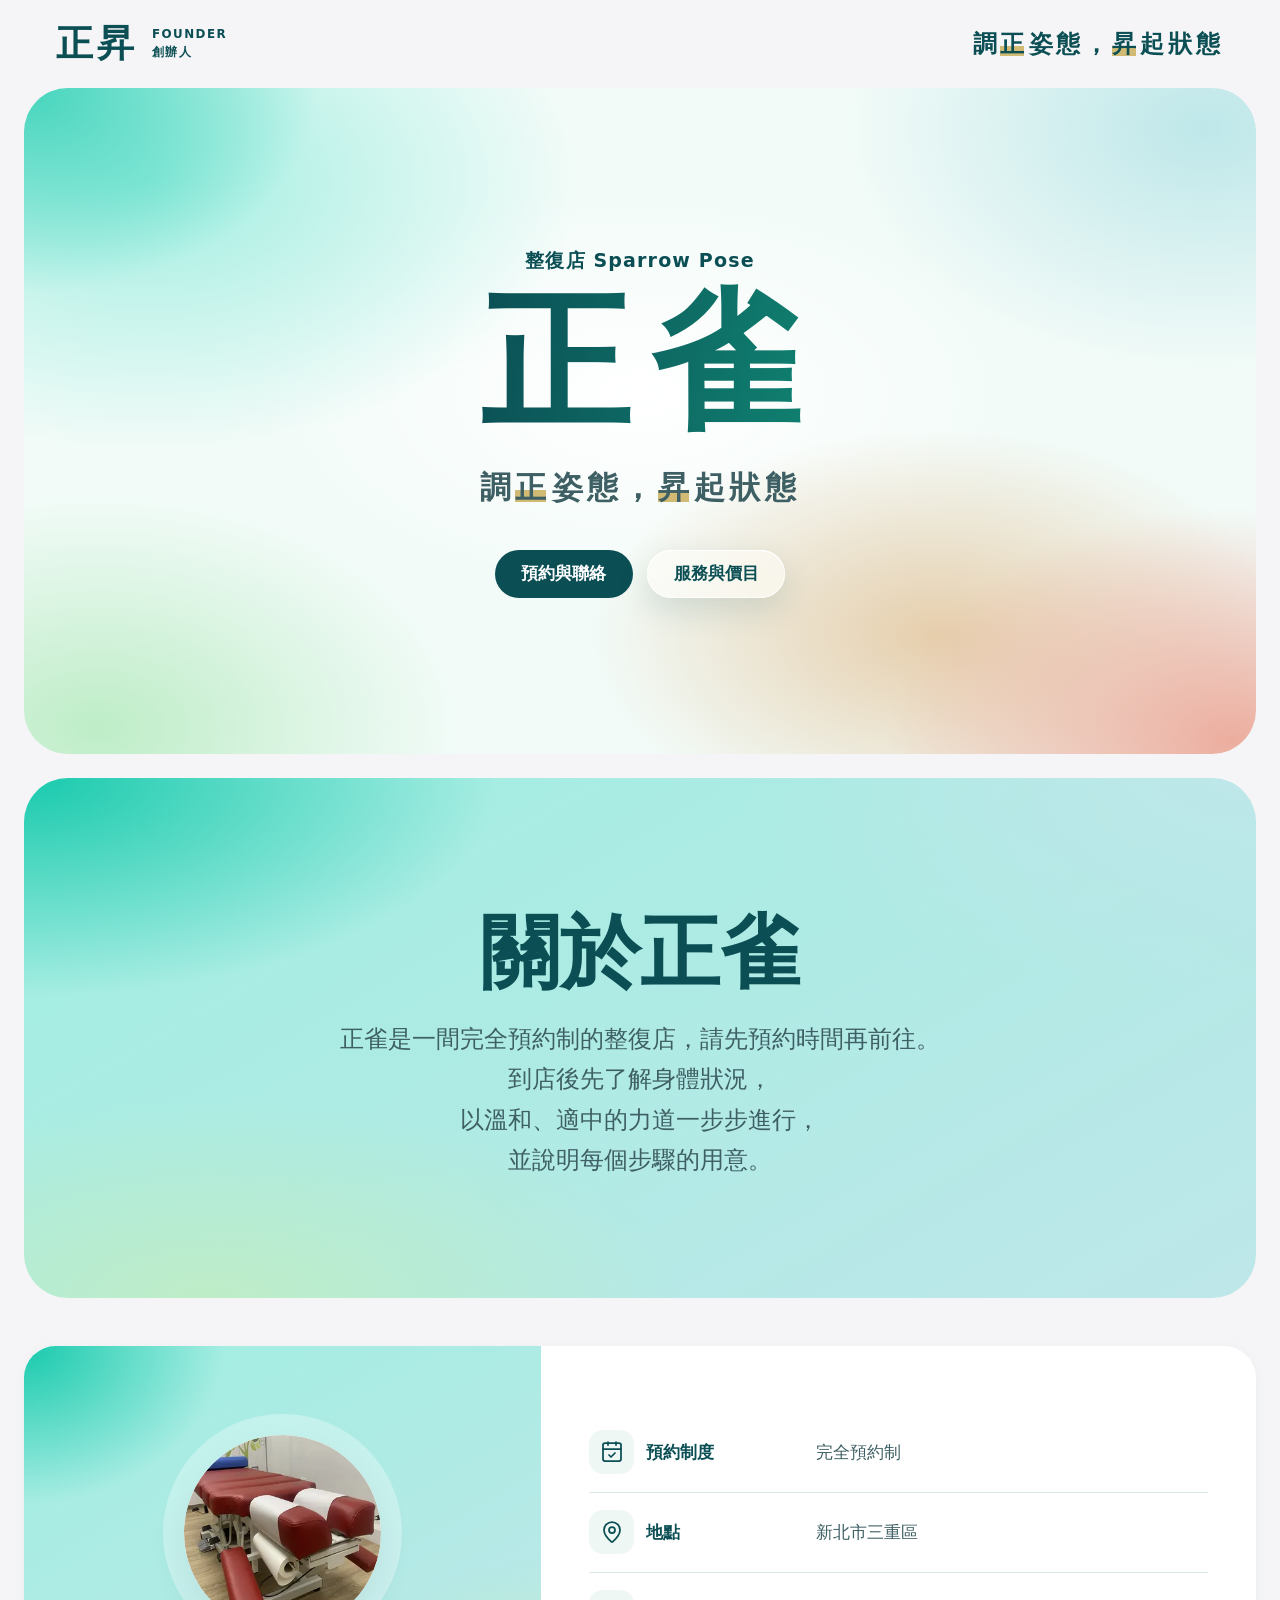
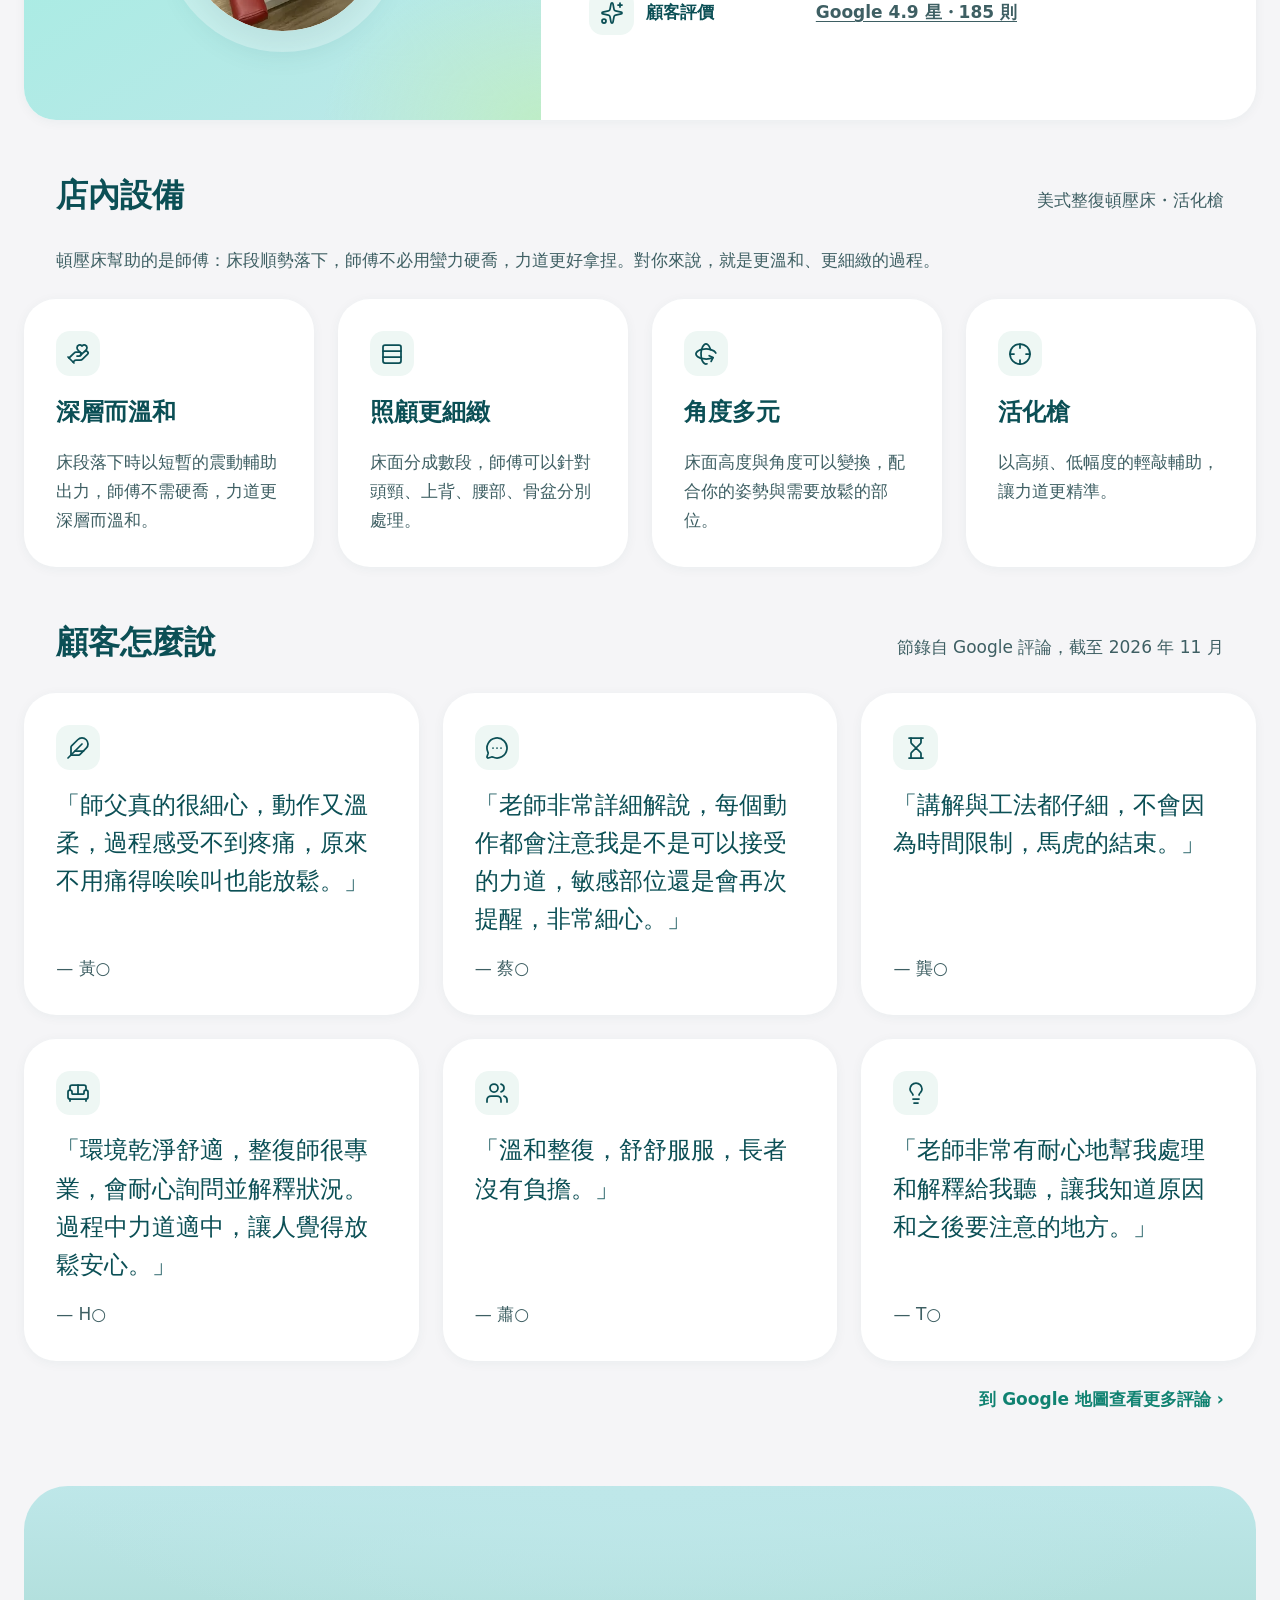
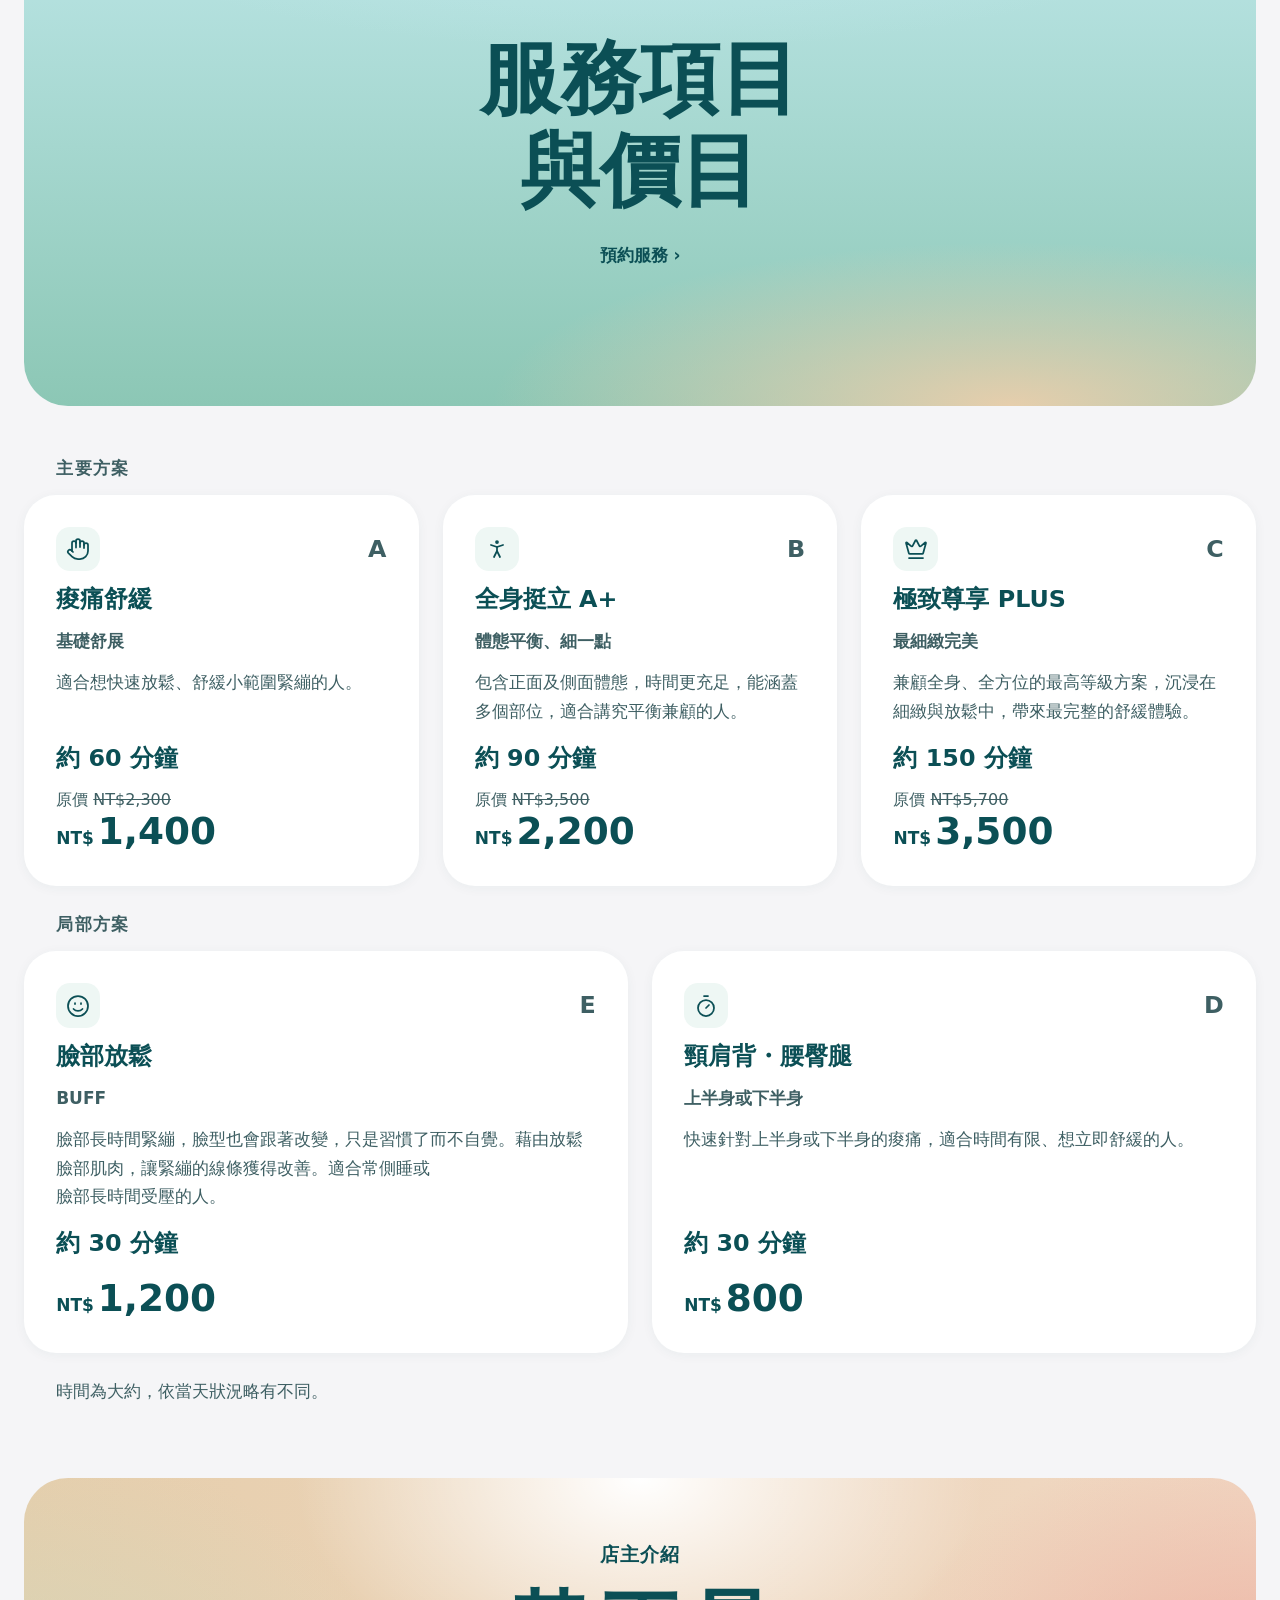
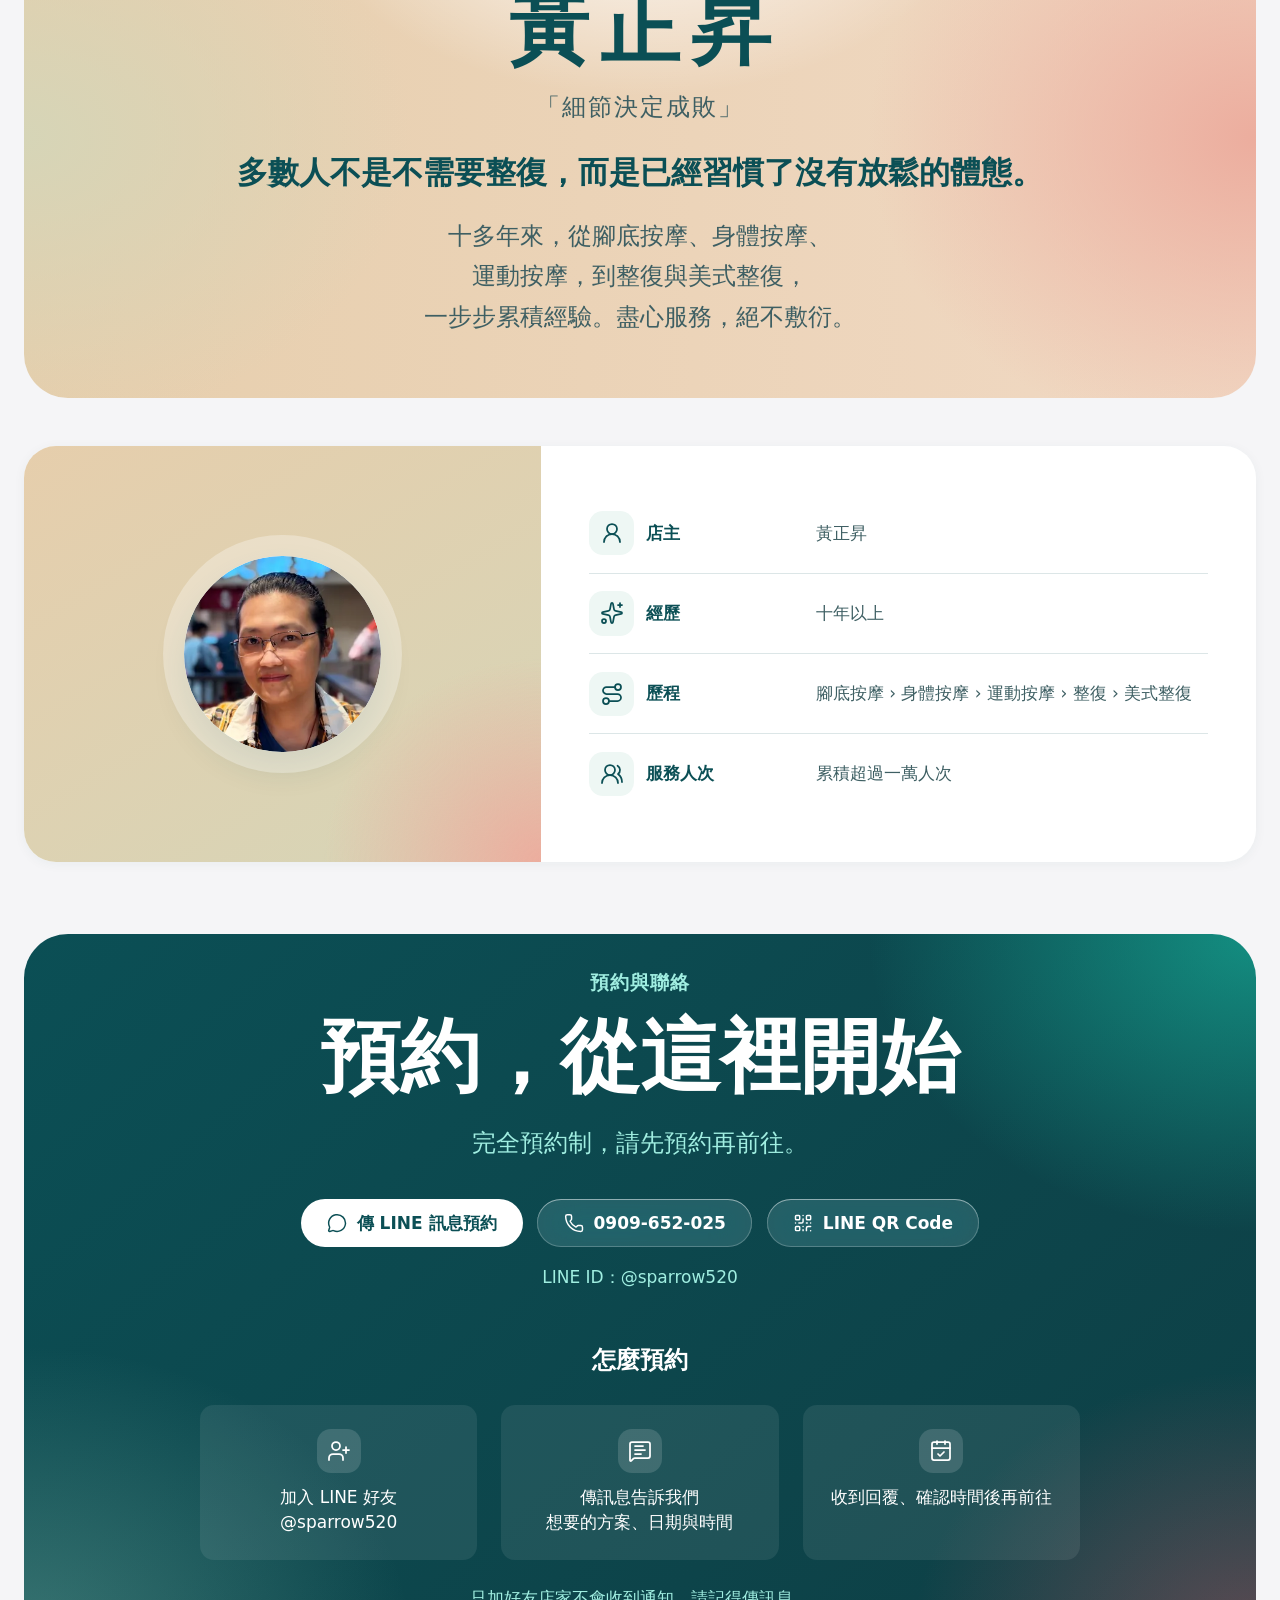
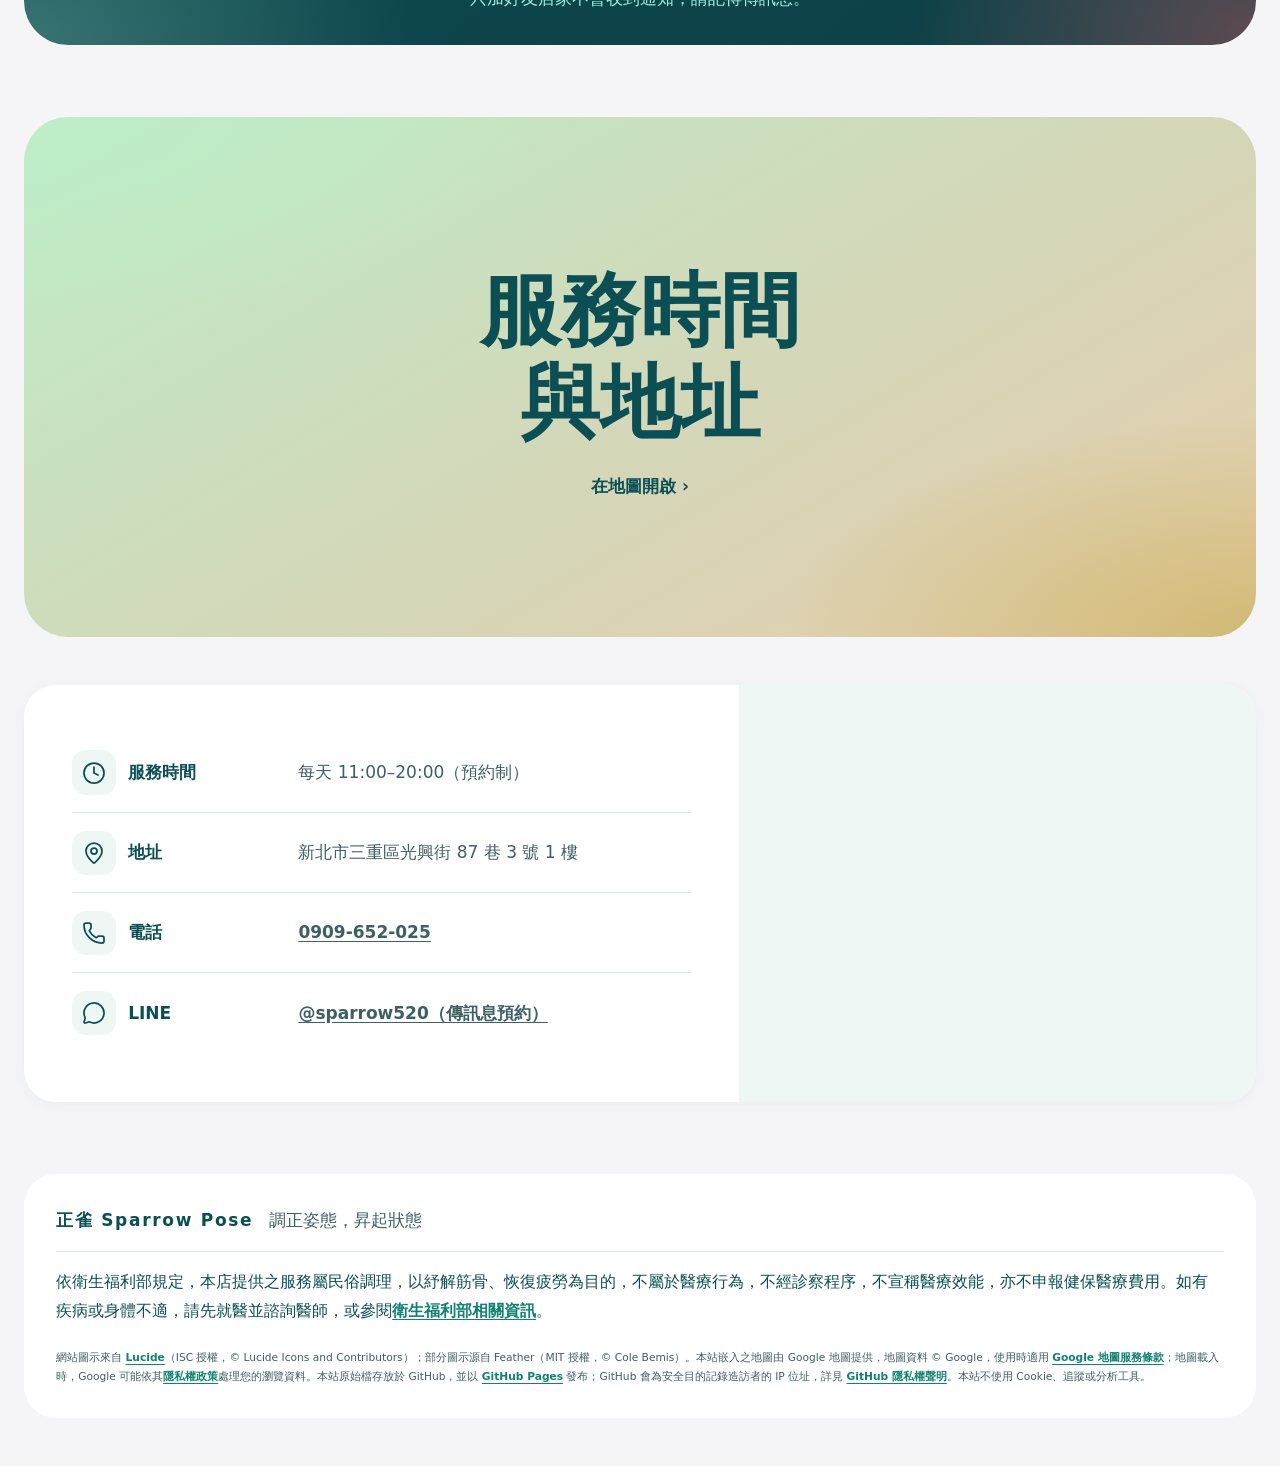
==== commit f3933b6d: "同步 sparrowpose-website-builder 匯出（250acec） Co-Authored-By: Claude Opus 5.5 <noreply@anthropic.com> C" ====
--- a/index.html
+++ b/index.html
@@ -8,7 +8,7 @@
   <meta name="description" content="正雀 Sparrow Pose 整復店，位於新北市三重區，完全預約制。調正姿態，昇起狀態。">
   <link rel="canonical" href="https://sparrowpose.tw/">
   <meta name="theme-color" content="#0B4F55">
-  <link rel="stylesheet" href="assets/style.css?v=261110-28">
+  <link rel="stylesheet" href="assets/style.css?v=261110-29">
 </head>
 <body>
   <header class="site-bar">
@@ -34,7 +34,7 @@
     <div class="detail">
     <div class="wrap">
     <div class="split">
-    <div class="panel panel--green"><span class="disc disc--photo"><img src="assets/img/room-320.webp" srcset="assets/img/room-320.webp 320w, assets/img/room-640.webp 640w" sizes="200px" width="320" height="320" alt="正雀店內的整復床" loading="lazy" decoding="async"></span></div>
+    <div class="panel panel--green"><span class="disc disc--photo"><img src="assets/img/room-320.webp" srcset="assets/img/room-320.webp 320w, assets/img/room-640.webp 640w" sizes="200px" width="320" height="320" alt="正雀店內的整復床" decoding="async"></span></div>
     <div class="split-text">
     <dl class="info">
     <div><dt><span class="ico"><svg class="icon" aria-hidden="true" focusable="false" xmlns="http://www.w3.org/2000/svg" viewBox="0 0 24 24" fill="none" stroke="currentColor" stroke-width="2" stroke-linecap="round" stroke-linejoin="round" ><path d="M8 2v3" /><path d="M16 2v3" /><rect x="3" y="3" width="18" height="18" rx="2" /><path d="M3 9h18" /><path d="m9 15 2 2 4-4" /></svg></span>預約制度</dt><dd>完全預約制</dd></div>
@@ -97,7 +97,7 @@
     <div class="detail">
     <div class="wrap">
     <div class="split">
-    <div class="panel panel--warm"><span class="disc disc--photo"><img src="assets/img/owner-320.webp" srcset="assets/img/owner-320.webp 320w, assets/img/owner-640.webp 640w" sizes="200px" width="320" height="320" alt="店主黃正昇" loading="lazy" decoding="async"></span></div>
+    <div class="panel panel--warm"><span class="disc disc--photo"><img src="assets/img/owner-320.webp" srcset="assets/img/owner-320.webp 320w, assets/img/owner-640.webp 640w" sizes="200px" width="320" height="320" alt="店主黃正昇" decoding="async"></span></div>
     <div class="split-text">
     <dl class="info">
     <div><dt><span class="ico"><svg class="icon" aria-hidden="true" focusable="false" xmlns="http://www.w3.org/2000/svg" viewBox="0 0 24 24" fill="none" stroke="currentColor" stroke-width="2" stroke-linecap="round" stroke-linejoin="round" ><circle cx="12" cy="8" r="5" /><path d="M20 21a8 8 0 0 0-16 0" /></svg></span>店主</dt><dd>黃正昇</dd></div>
--- a/assets/style.css
+++ b/assets/style.css
@@ -141,7 +141,7 @@
 .panel--sage { background: radial-gradient(60% 60% at 80% 100%, var(--s3), rgba(230,206,172,0) 70%), linear-gradient(160deg, var(--c4), var(--c2)); }
 .panel--warm { background: radial-gradient(60% 70% at 100% 100%, var(--s4), rgba(236,173,158,0) 70%), linear-gradient(150deg, var(--s3) 0%, var(--s1) 100%); }
 /* Store photo inside the disc (Billy 2026-11-10): same disc size and ring, photo cropped to the circle */
-.disc.disc--photo { width: calc(var(--disc) * 1.5); height: calc(var(--disc) * 1.5); overflow: hidden; }  /* photos read larger than icons (Billy 2026-11-10); ring stays the icon ring */
+.disc.disc--photo { width: calc(var(--disc) * 1.5); height: calc(var(--disc) * 1.5); overflow: hidden; background: var(--tile); }  /* photos read larger than icons (Billy 2026-11-10); ring stays the icon ring */
 .disc--photo img { display: block; width: 100%; height: 100%; object-fit: cover; border-radius: 50%; }
 .disc { display: flex; align-items: center; justify-content: center; width: var(--disc); height: var(--disc); border-radius: 50%; background: rgba(255, 255, 255, .9); color: var(--deep); box-shadow: 0 0 0 calc(var(--disc) * .16) rgba(255, 255, 255, .3), 0 16px 32px rgba(11, 79, 85, .14); }
 .disc .icon { width: calc(var(--disc) * .46); height: calc(var(--disc) * .46); stroke-width: 1.4; }
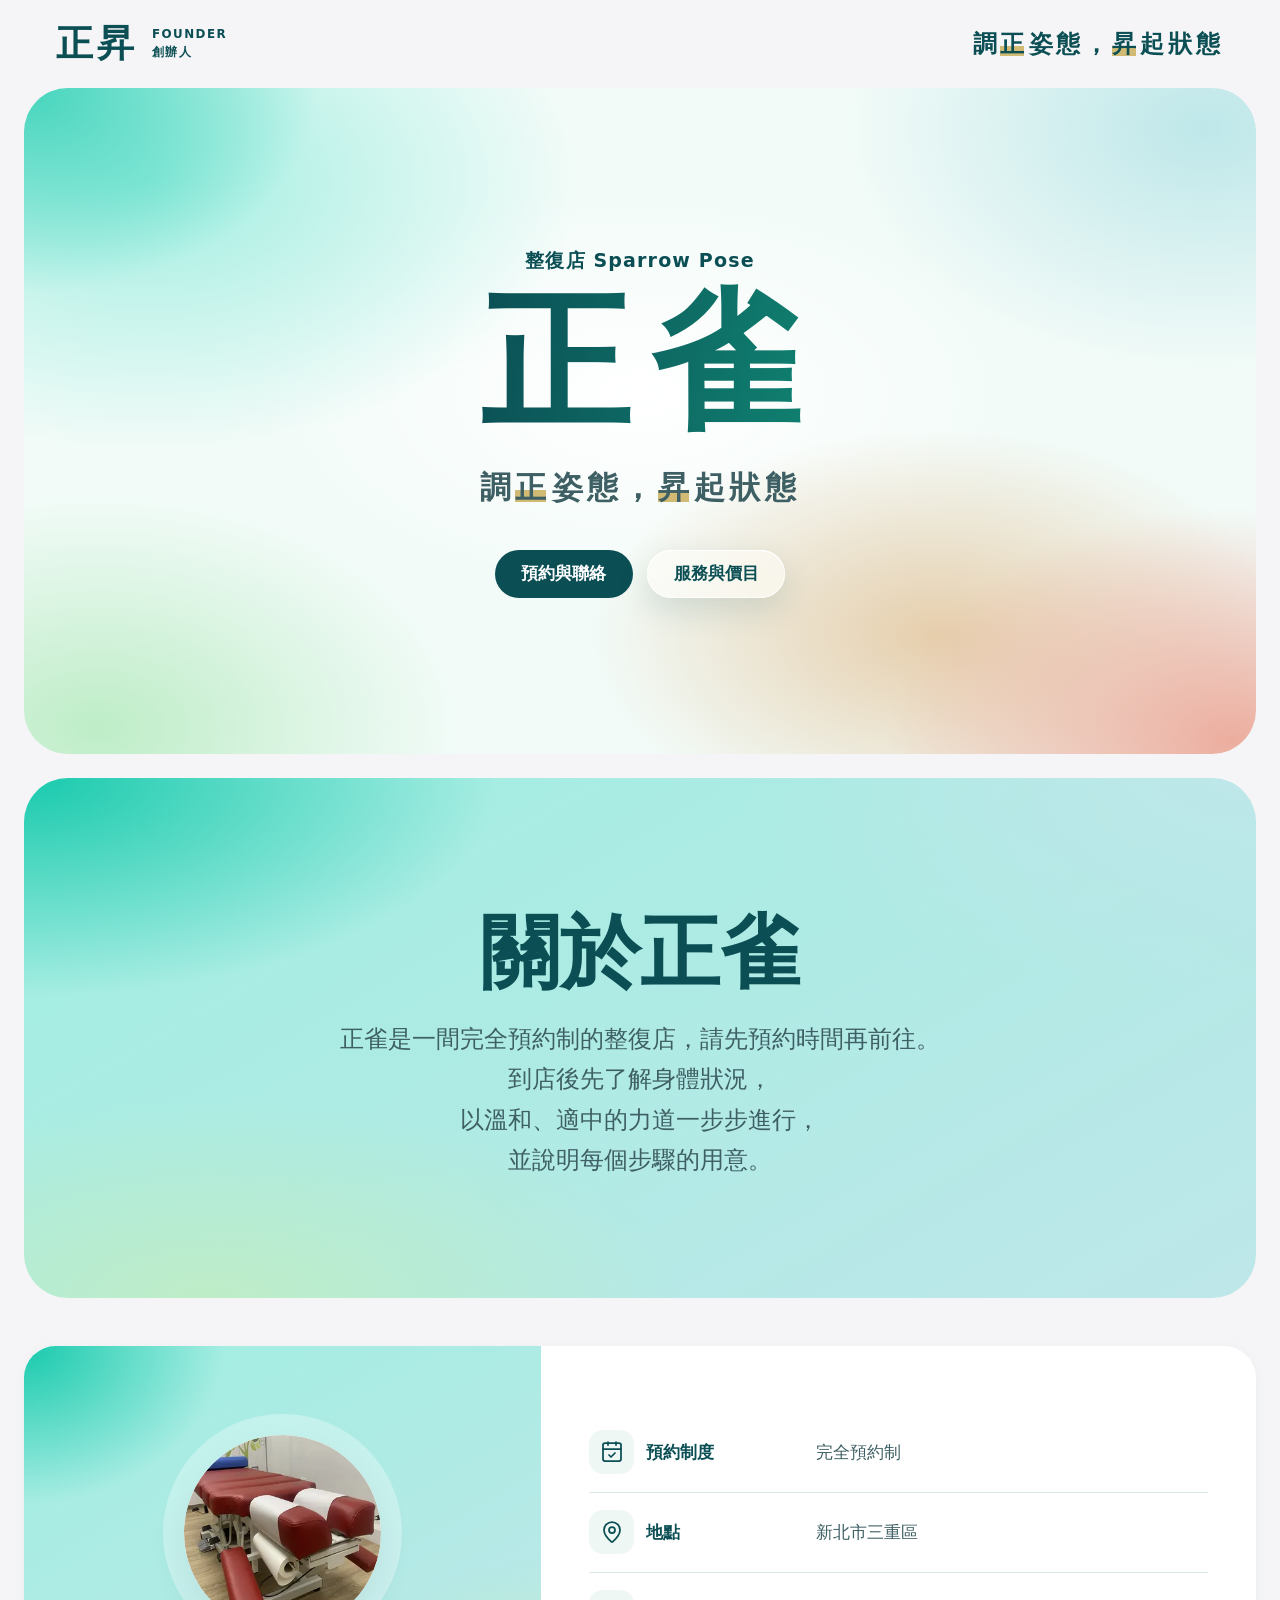
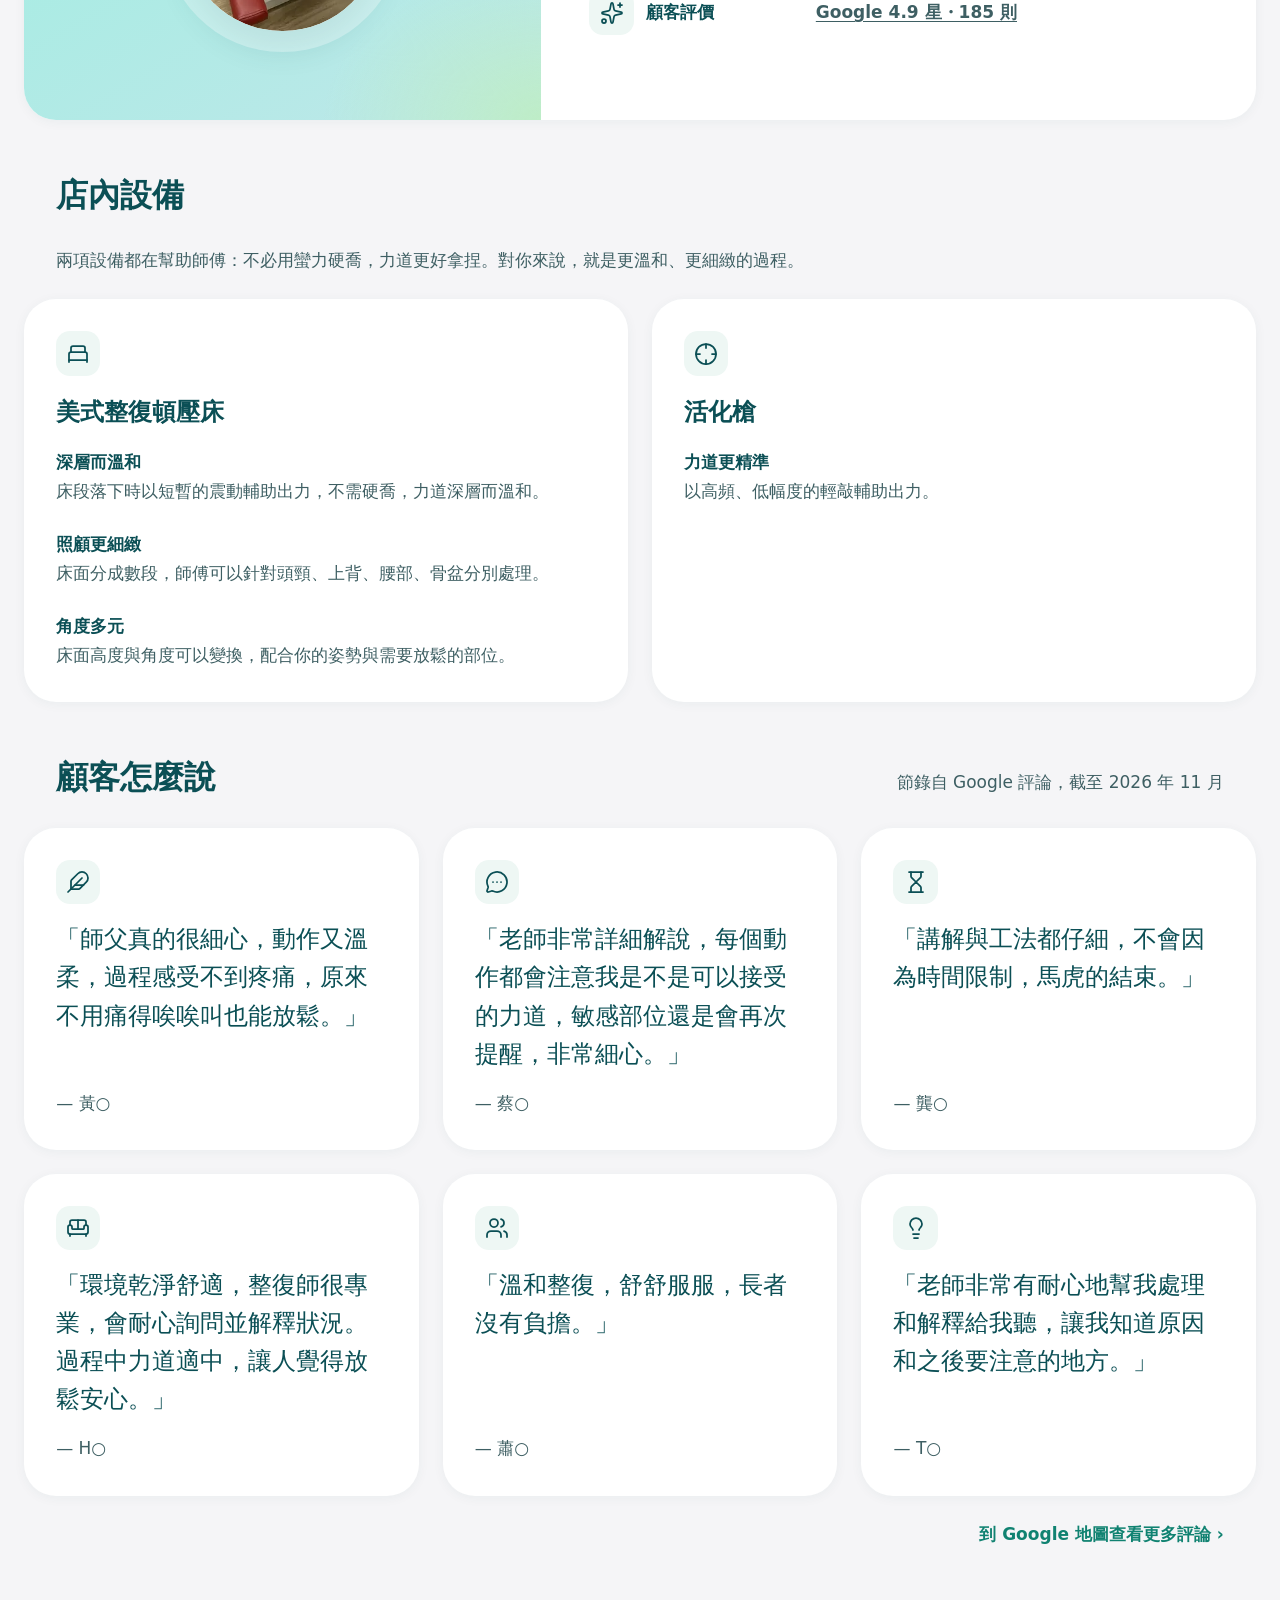
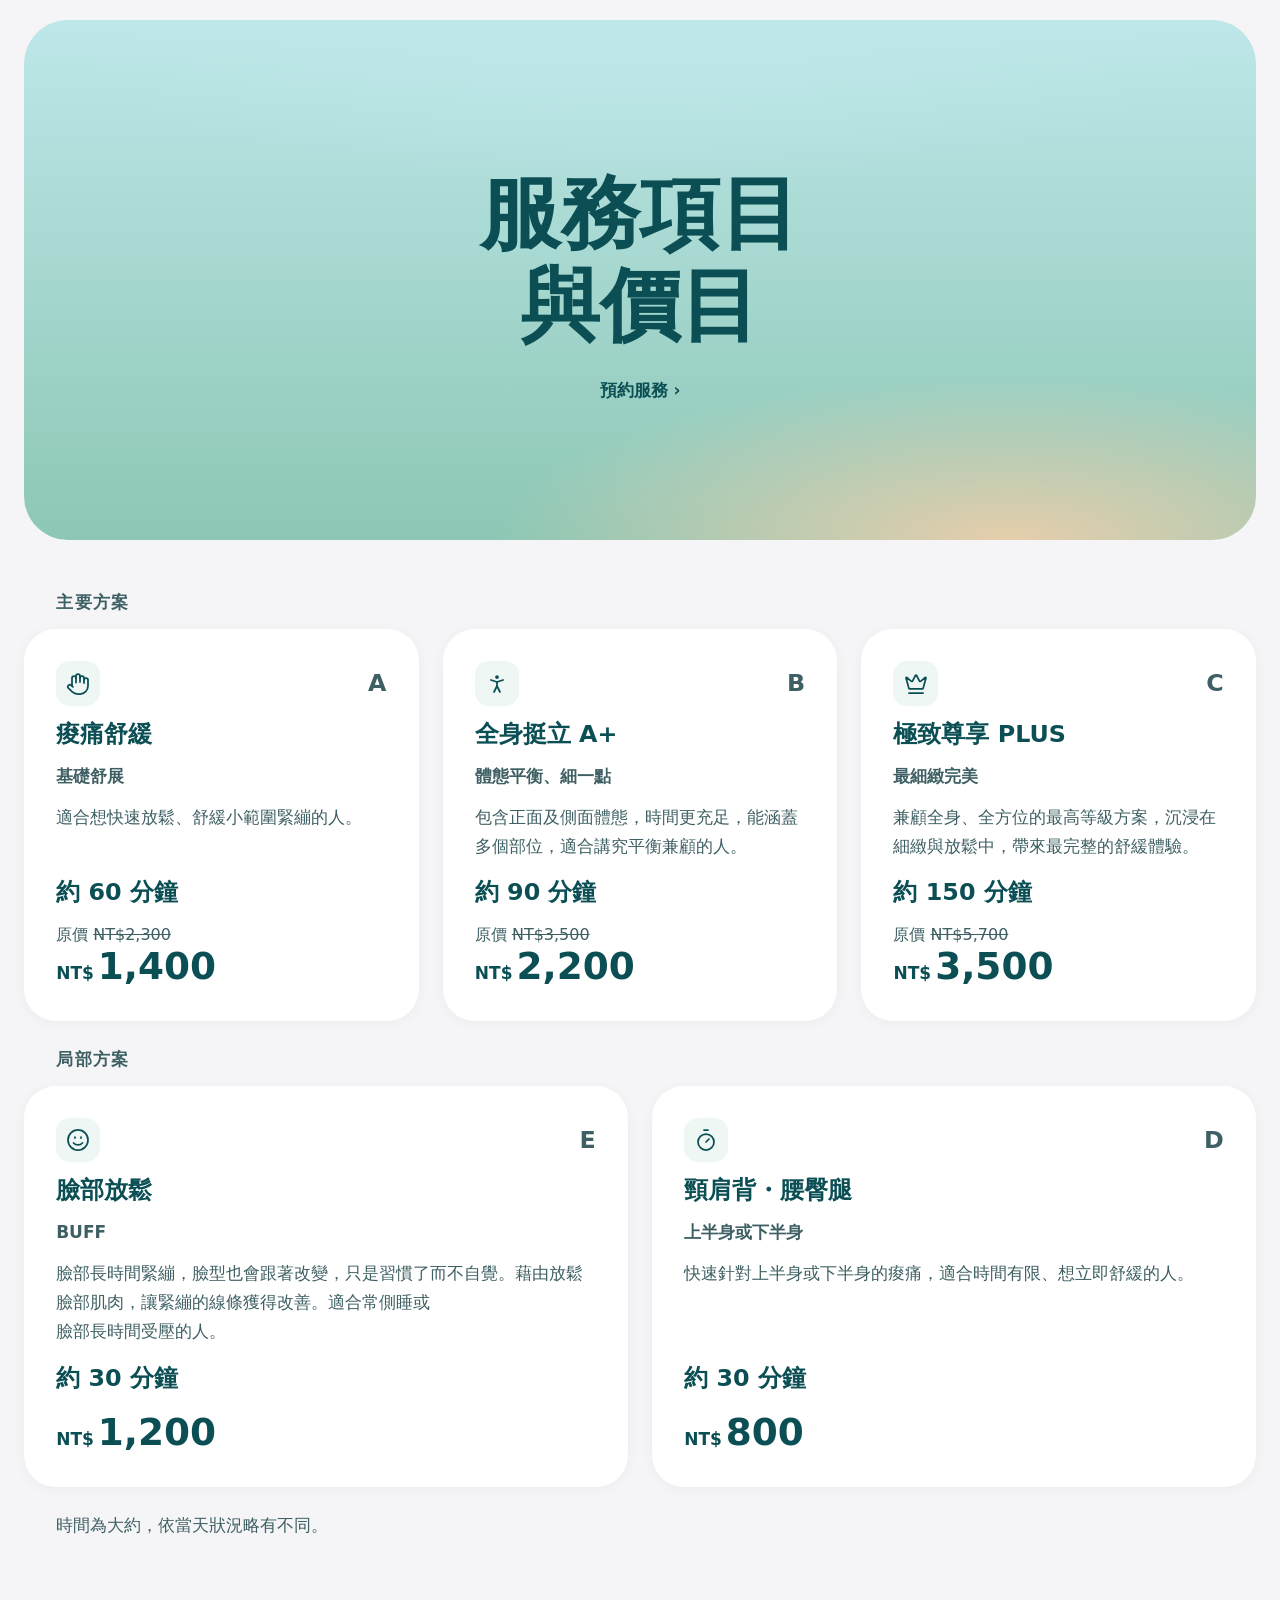
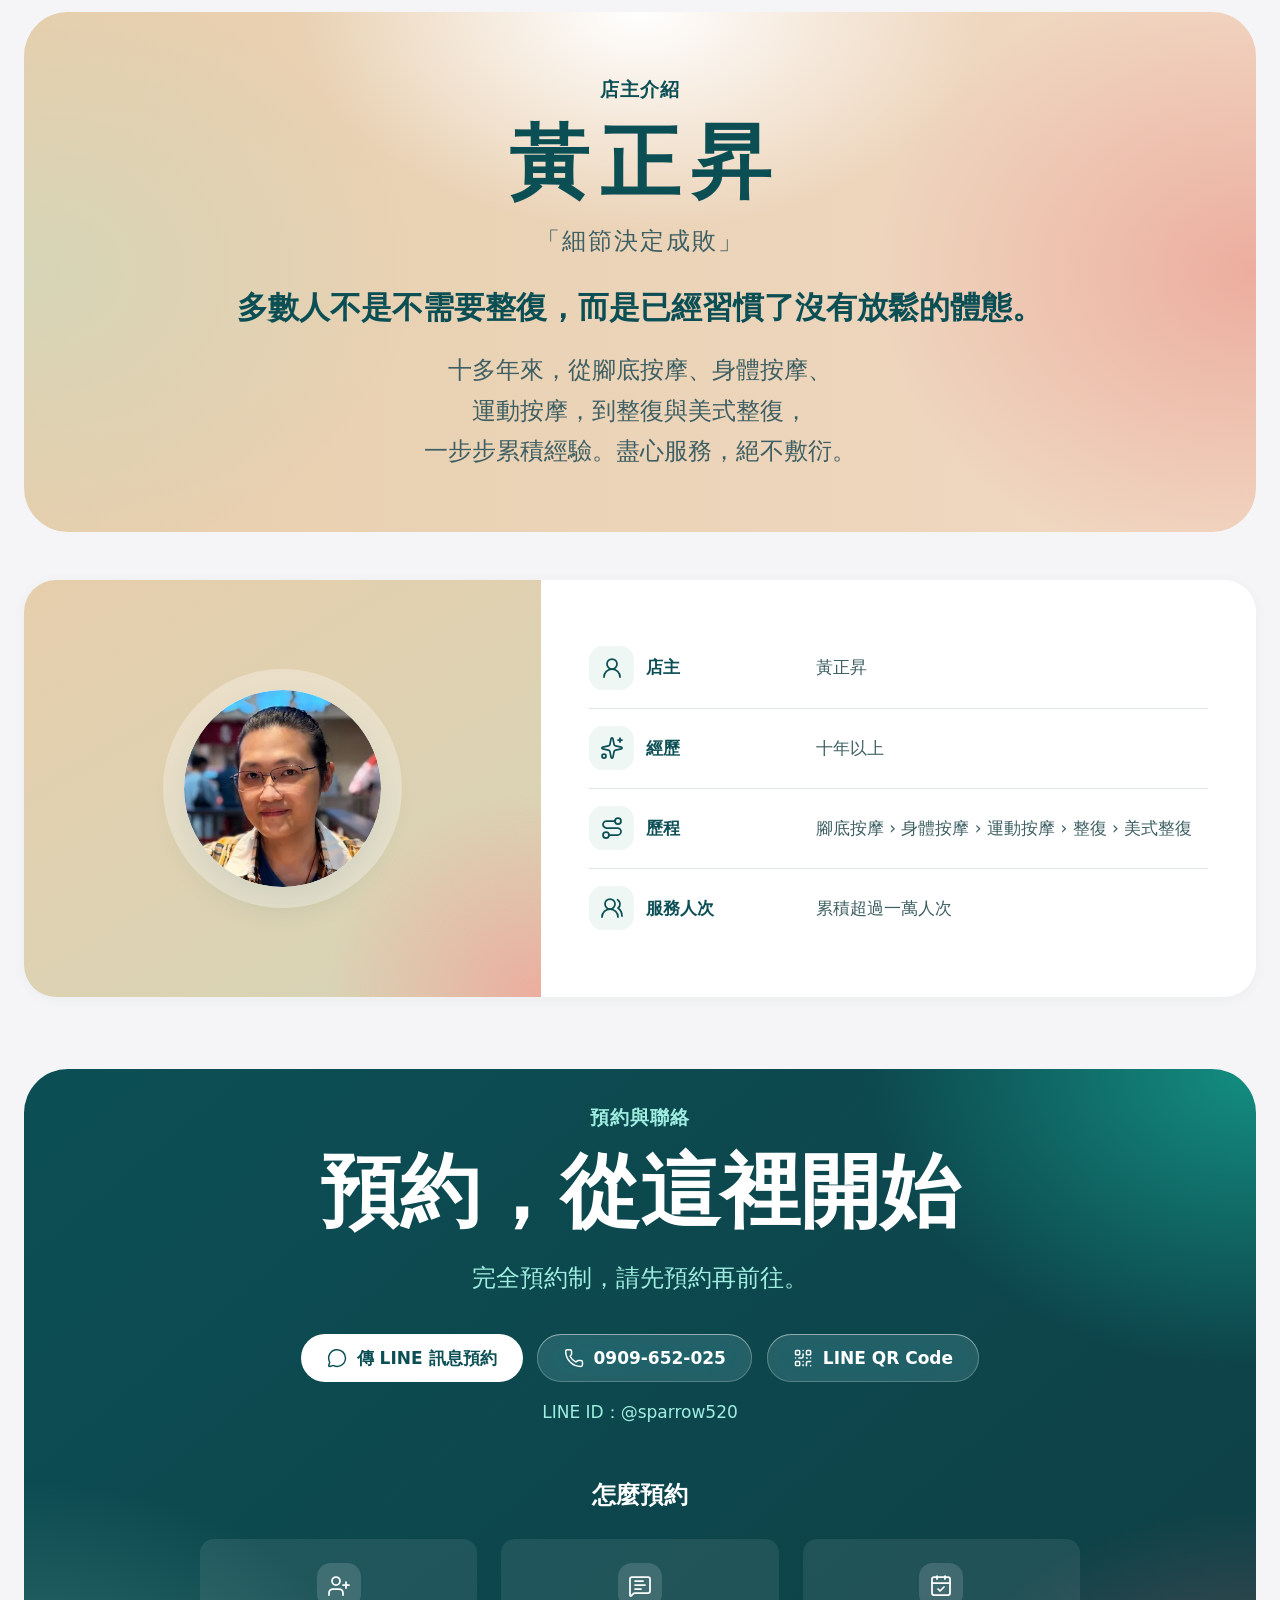
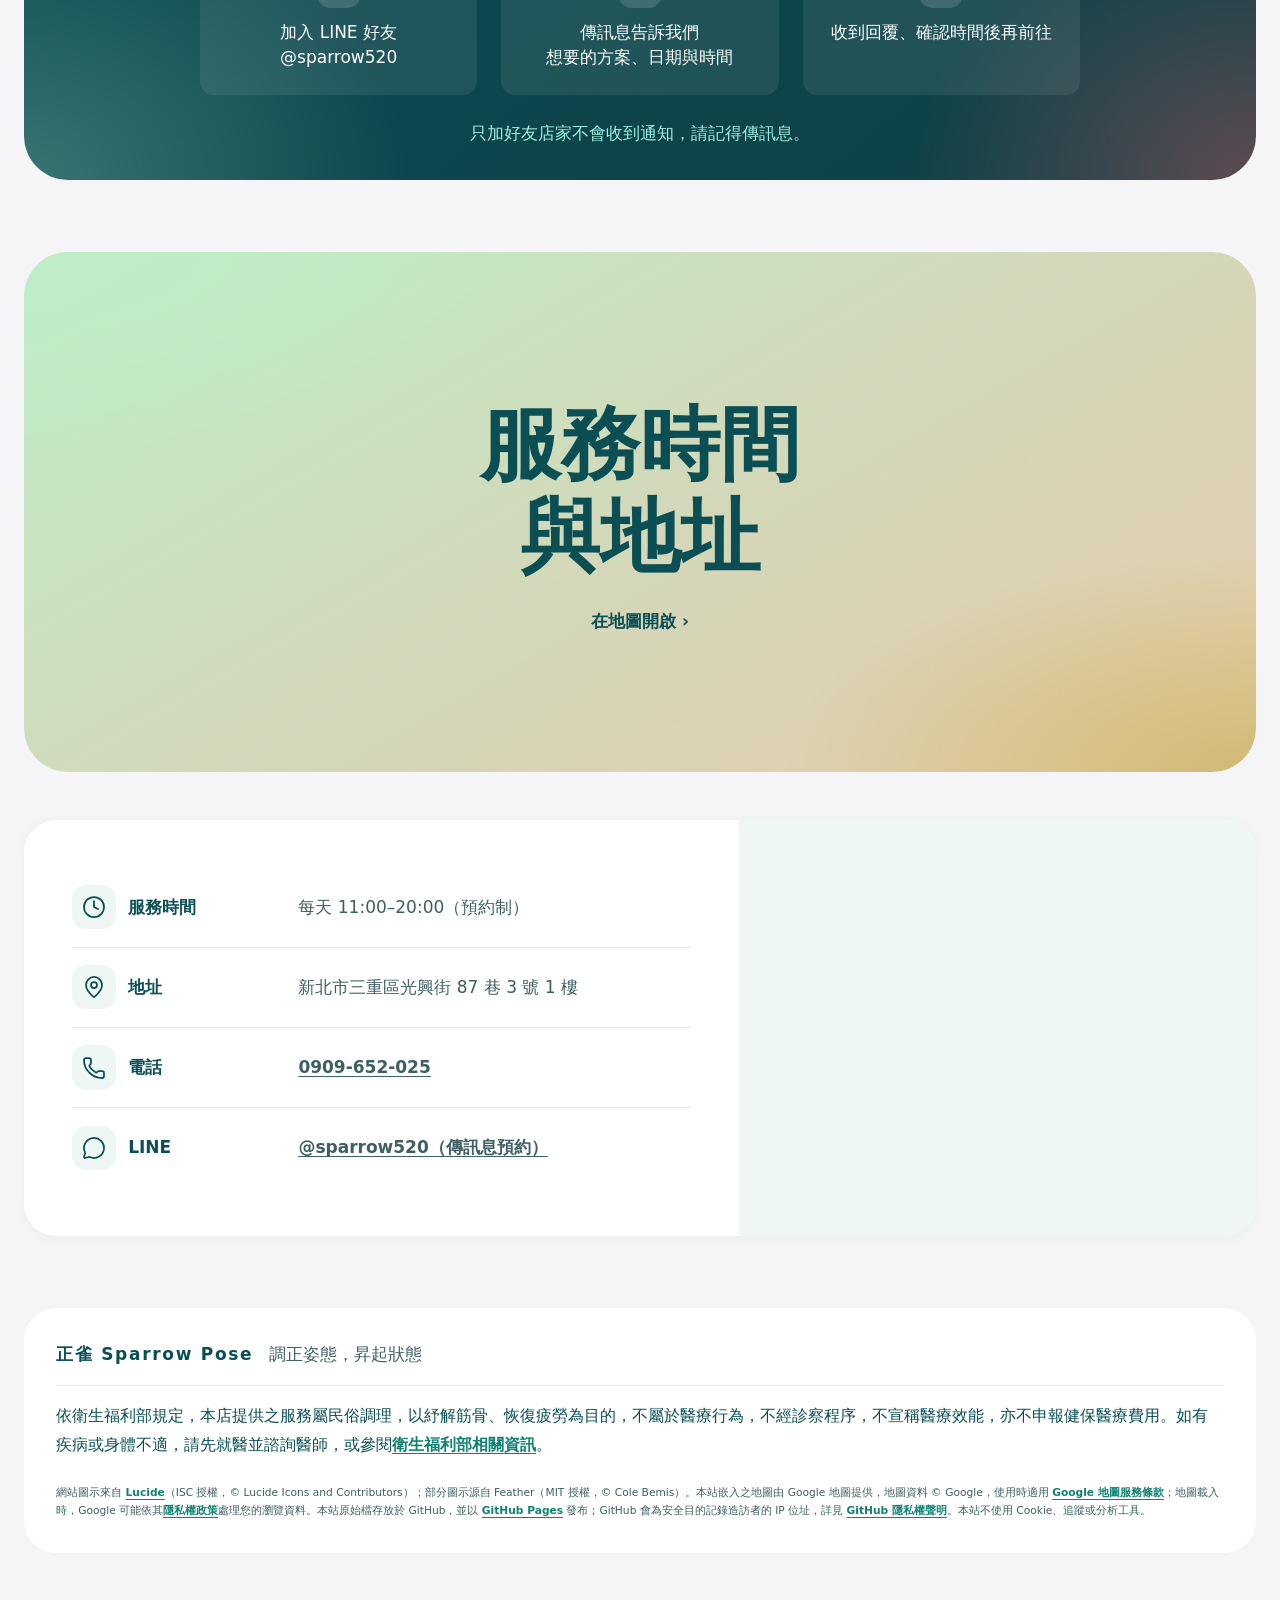
==== commit 56e4ee4e: "同步 sparrowpose-website-builder 匯出（1a2fbc3） Co-Authored-By: Claude Opus 5.5 <noreply@anthropic.com> C" ====
--- a/index.html
+++ b/index.html
@@ -43,13 +43,11 @@
     </dl>
     </div>
     </div>
-    <div class="quotes-head"><h3 class="quotes-title">店內設備</h3><p class="quotes-meta">美式整復頓壓床・活化槍</p></div>
-    <p class="features-lead"><span class="phrase">頓壓床幫助的是師傅：</span><span class="phrase">床段順勢落下，</span><span class="phrase">師傅不必用蠻力硬喬，</span><span class="phrase">力道更好拿捏。</span><span class="phrase">對你來說，</span><span class="phrase">就是更溫和、</span><span class="phrase">更細緻的過程。</span></p>
+    <div class="quotes-head"><h3 class="quotes-title">店內設備</h3></div>
+    <p class="features-lead"><span class="phrase">兩項設備都在幫助師傅：</span><span class="phrase">不必用蠻力硬喬，</span><span class="phrase">力道更好拿捏。</span><span class="phrase">對你來說，</span><span class="phrase">就是更溫和、</span><span class="phrase">更細緻的過程。</span></p>
     <div class="quotes features">
-    <article class="quote feature"><span class="ico"><svg class="icon" aria-hidden="true" focusable="false" xmlns="http://www.w3.org/2000/svg" viewBox="0 0 24 24" fill="none" stroke="currentColor" stroke-width="2" stroke-linecap="round" stroke-linejoin="round" ><path d="M11 14h2a2 2 0 0 0 0-4h-3c-.6 0-1.1.2-1.4.6L3 16" /><path d="m14.45 13.39 5.05-4.694C20.196 8 21 6.85 21 5.75a2.75 2.75 0 0 0-4.797-1.837.276.276 0 0 1-.406 0A2.75 2.75 0 0 0 11 5.75c0 1.2.802 2.248 1.5 2.946L16 11.95" /><path d="m2 15 6 6" /><path d="m7 20 1.6-1.4c.3-.4.8-.6 1.4-.6h4c1.1 0 2.1-.4 2.8-1.2l4.6-4.4a1 1 0 0 0-2.75-2.91" /></svg></span><h4 class="feature-title">深層而溫和</h4><p class="feature-text">床段落下時以短暫的震動輔助出力，師傅不需硬喬，力道更深層而溫和。</p></article>
-    <article class="quote feature"><span class="ico"><svg class="icon" aria-hidden="true" focusable="false" xmlns="http://www.w3.org/2000/svg" viewBox="0 0 24 24" fill="none" stroke="currentColor" stroke-width="2" stroke-linecap="round" stroke-linejoin="round" ><rect width="18" height="18" x="3" y="3" rx="2" /><path d="M21 9H3" /><path d="M21 15H3" /></svg></span><h4 class="feature-title">照顧更細緻</h4><p class="feature-text">床面分成數段，師傅可以針對頭頸、上背、腰部、骨盆分別處理。</p></article>
-    <article class="quote feature"><span class="ico"><svg class="icon" aria-hidden="true" focusable="false" xmlns="http://www.w3.org/2000/svg" viewBox="0 0 24 24" fill="none" stroke="currentColor" stroke-width="2" stroke-linecap="round" stroke-linejoin="round" ><path d="m15.194 13.707 3.814 1.86-1.86 3.814" /><path d="M16.47214 7.52786 A 5 10 0 1 0 13 21.79796" /><path d="M21.79796 11 A 10 5 0 1 0 19 15.57071" /></svg></span><h4 class="feature-title">角度多元</h4><p class="feature-text">床面高度與角度可以變換，配合你的姿勢與需要放鬆的部位。</p></article>
-    <article class="quote feature"><span class="ico"><svg class="icon" aria-hidden="true" focusable="false" xmlns="http://www.w3.org/2000/svg" viewBox="0 0 24 24" fill="none" stroke="currentColor" stroke-width="2" stroke-linecap="round" stroke-linejoin="round" ><circle cx="12" cy="12" r="10" /><line x1="22" x2="18" y1="12" y2="12" /><line x1="6" x2="2" y1="12" y2="12" /><line x1="12" x2="12" y1="6" y2="2" /><line x1="12" x2="12" y1="22" y2="18" /></svg></span><h4 class="feature-title">活化槍</h4><p class="feature-text">以高頻、低幅度的輕敲輔助，讓力道更精準。</p></article>
+    <article class="quote feature"><span class="ico"><svg class="icon" aria-hidden="true" focusable="false" xmlns="http://www.w3.org/2000/svg" viewBox="0 0 24 24" fill="none" stroke="currentColor" stroke-width="2" stroke-linecap="round" stroke-linejoin="round" ><path d="M3 20v-8a2 2 0 0 1 2-2h14a2 2 0 0 1 2 2v8" /><path d="M5 10V6a2 2 0 0 1 2-2h10a2 2 0 0 1 2 2v4" /><path d="M3 18h18" /></svg></span><h4 class="feature-title">美式整復頓壓床</h4><ul class="feature-list"><li><strong>深層而溫和</strong>床段落下時以短暫的震動輔助出力，不需硬喬，力道深層而溫和。</li><li><strong>照顧更細緻</strong>床面分成數段，師傅可以針對頭頸、上背、腰部、骨盆分別處理。</li><li><strong>角度多元</strong>床面高度與角度可以變換，配合你的姿勢與需要放鬆的部位。</li></ul></article>
+    <article class="quote feature"><span class="ico"><svg class="icon" aria-hidden="true" focusable="false" xmlns="http://www.w3.org/2000/svg" viewBox="0 0 24 24" fill="none" stroke="currentColor" stroke-width="2" stroke-linecap="round" stroke-linejoin="round" ><circle cx="12" cy="12" r="10" /><line x1="22" x2="18" y1="12" y2="12" /><line x1="6" x2="2" y1="12" y2="12" /><line x1="12" x2="12" y1="6" y2="2" /><line x1="12" x2="12" y1="22" y2="18" /></svg></span><h4 class="feature-title">活化槍</h4><ul class="feature-list"><li><strong>力道更精準</strong>以高頻、低幅度的輕敲輔助出力。</li></ul></article>
     </div>
     <div class="quotes-head"><h3 class="quotes-title">顧客怎麼說</h3><p class="quotes-meta">節錄自 Google 評論，截至 2026 年 11 月</p></div>
     <div class="quotes">
--- a/assets/style.css
+++ b/assets/style.css
@@ -187,7 +187,9 @@
 .quotes-more { margin-top: var(--sp); padding: 0 var(--pad-band); text-align: right; }
 .quote figcaption { margin-top: auto; color: var(--text-2); }
 /* Store equipment (Billy 2026-11-10): same card, grid and heading as quotes; three cards stay in one row until phone width */
-.quotes.features { grid-template-columns: repeat(4, minmax(0, 1fr)); }
+.quotes.features { grid-template-columns: repeat(2, minmax(0, 1fr)); }
+.feature-list { display: grid; gap: var(--sp); margin: 0; padding: 0; list-style: none; color: var(--text-2); }
+.feature-list strong { display: block; color: var(--text-1); font-weight: var(--w-display); }
 .features-lead { margin-bottom: var(--sp); padding: 0 var(--pad-band); color: var(--text-2); }
 .feature-title { margin: 0; font-size: var(--fs-sub); font-weight: var(--w-strong); }
 .feature-text { color: var(--text-2); }
@@ -243,11 +245,9 @@
 @media (max-width: 1100px) {
   .plans--main { grid-template-columns: repeat(2, minmax(0, 1fr)); }
   .plans--main .plan:last-child { grid-column: 1 / -1; }
-  .quotes.features { grid-template-columns: repeat(2, minmax(0, 1fr)); }
 }
 @media (max-width: 900px) {
   .quotes { grid-template-columns: repeat(2, minmax(0, 1fr)); }
-  .quotes.features { grid-template-columns: repeat(2, minmax(0, 1fr)); }
   :root { --h-band: 520px; }
   .split, .split--flip { grid-template-columns: 1fr; }
   .split--flip .panel, .split--flip .map { order: -1; }
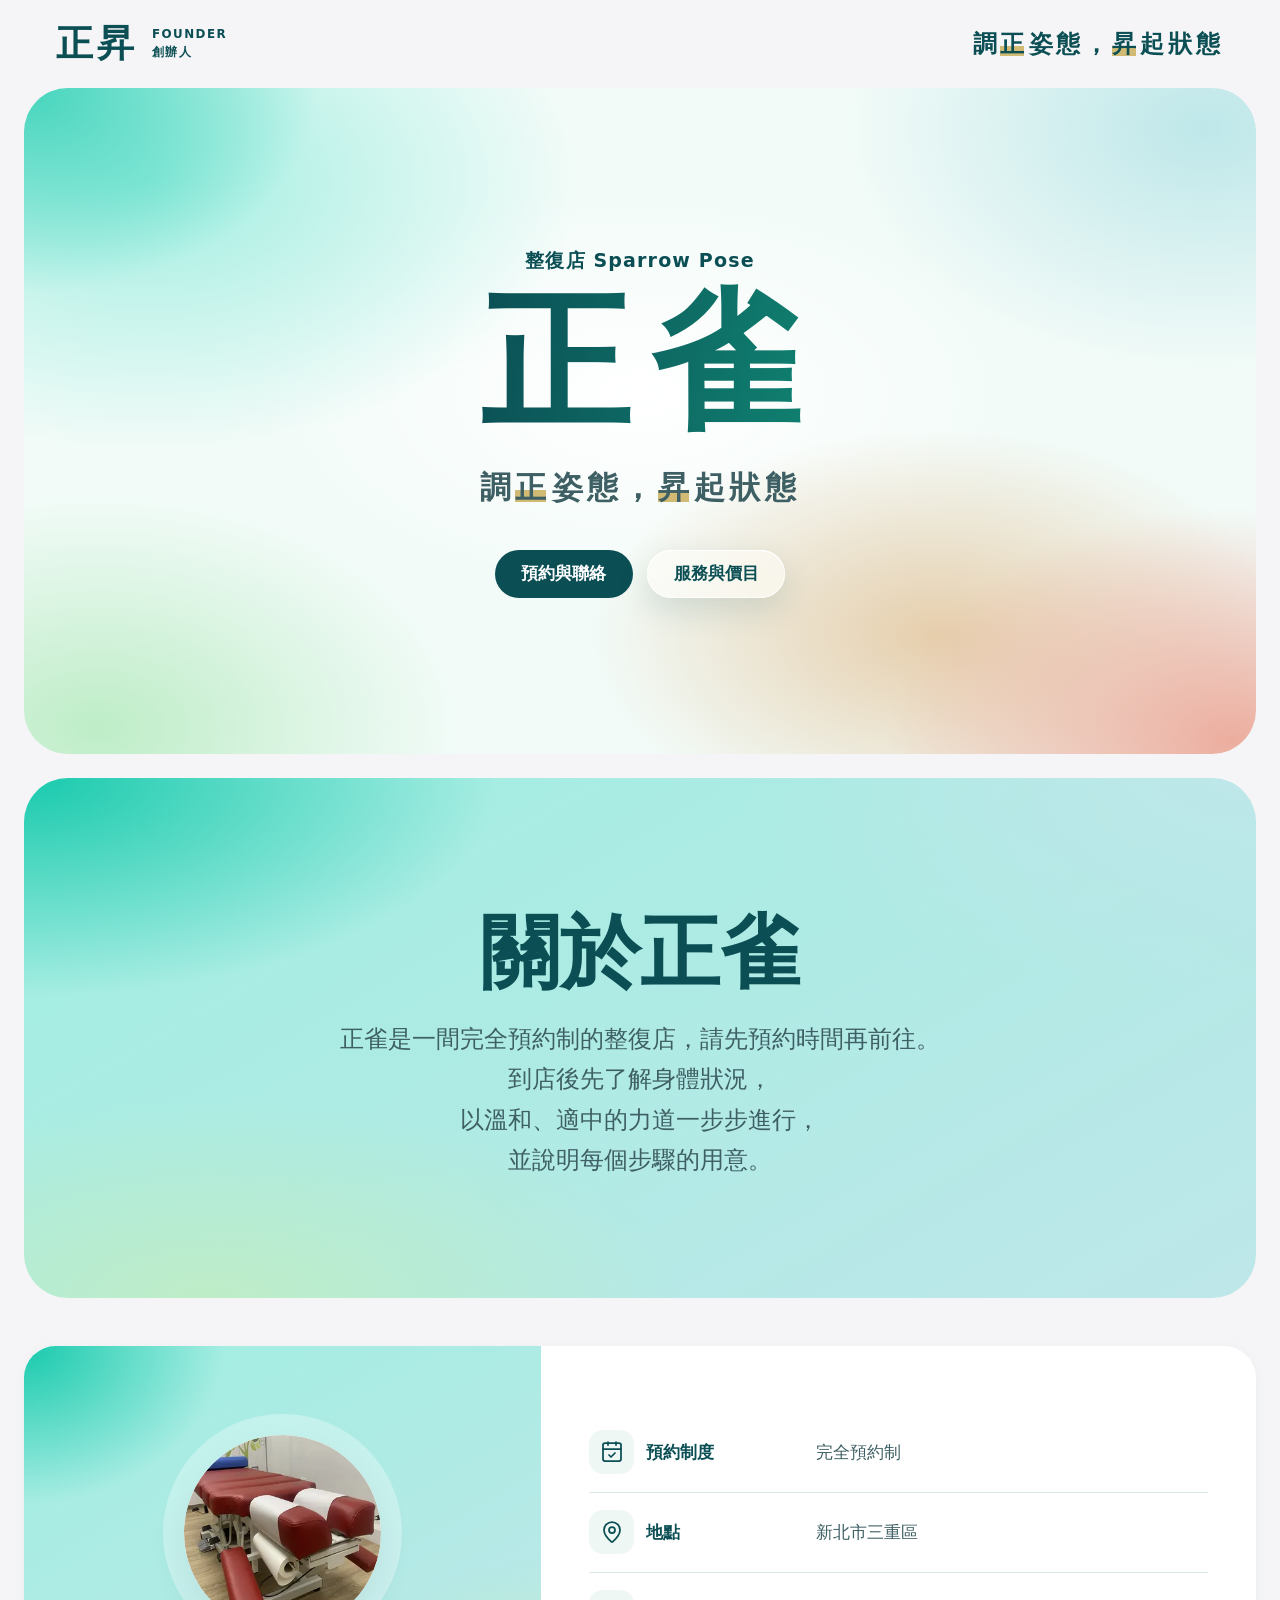
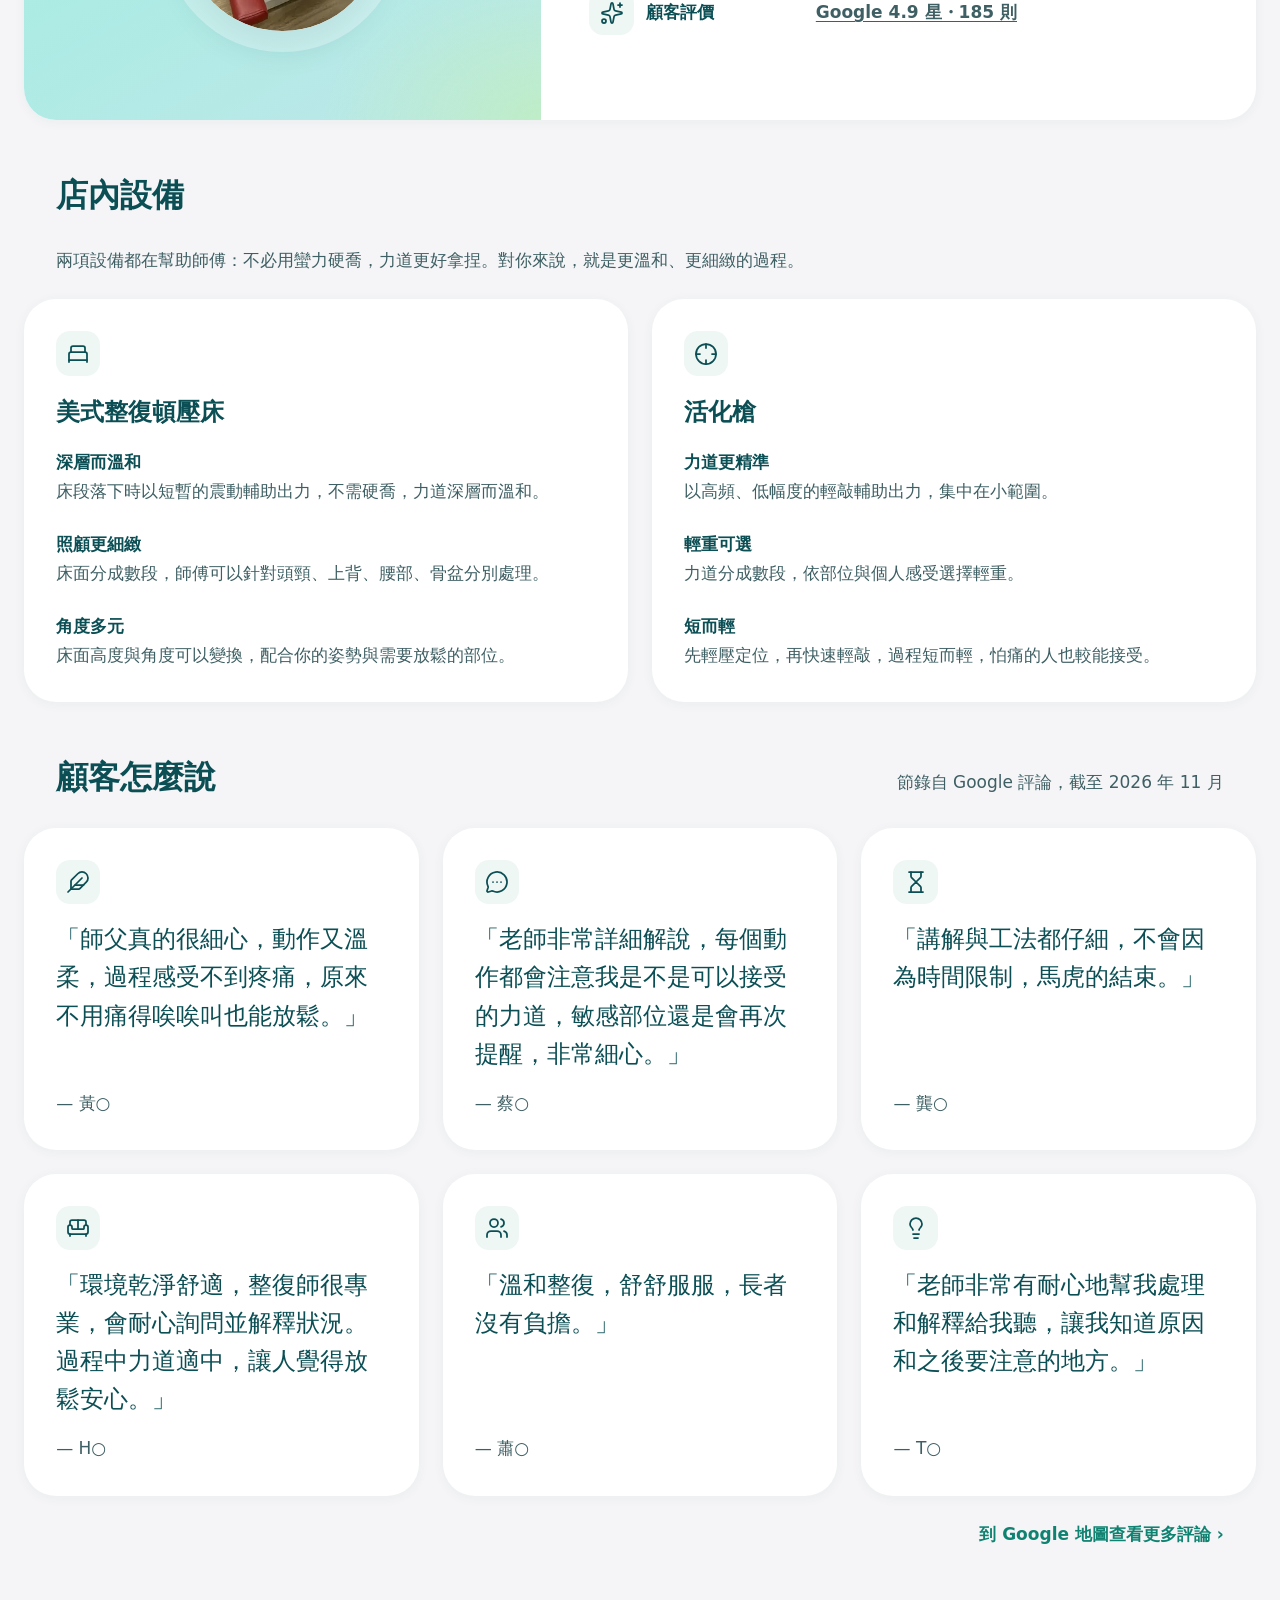
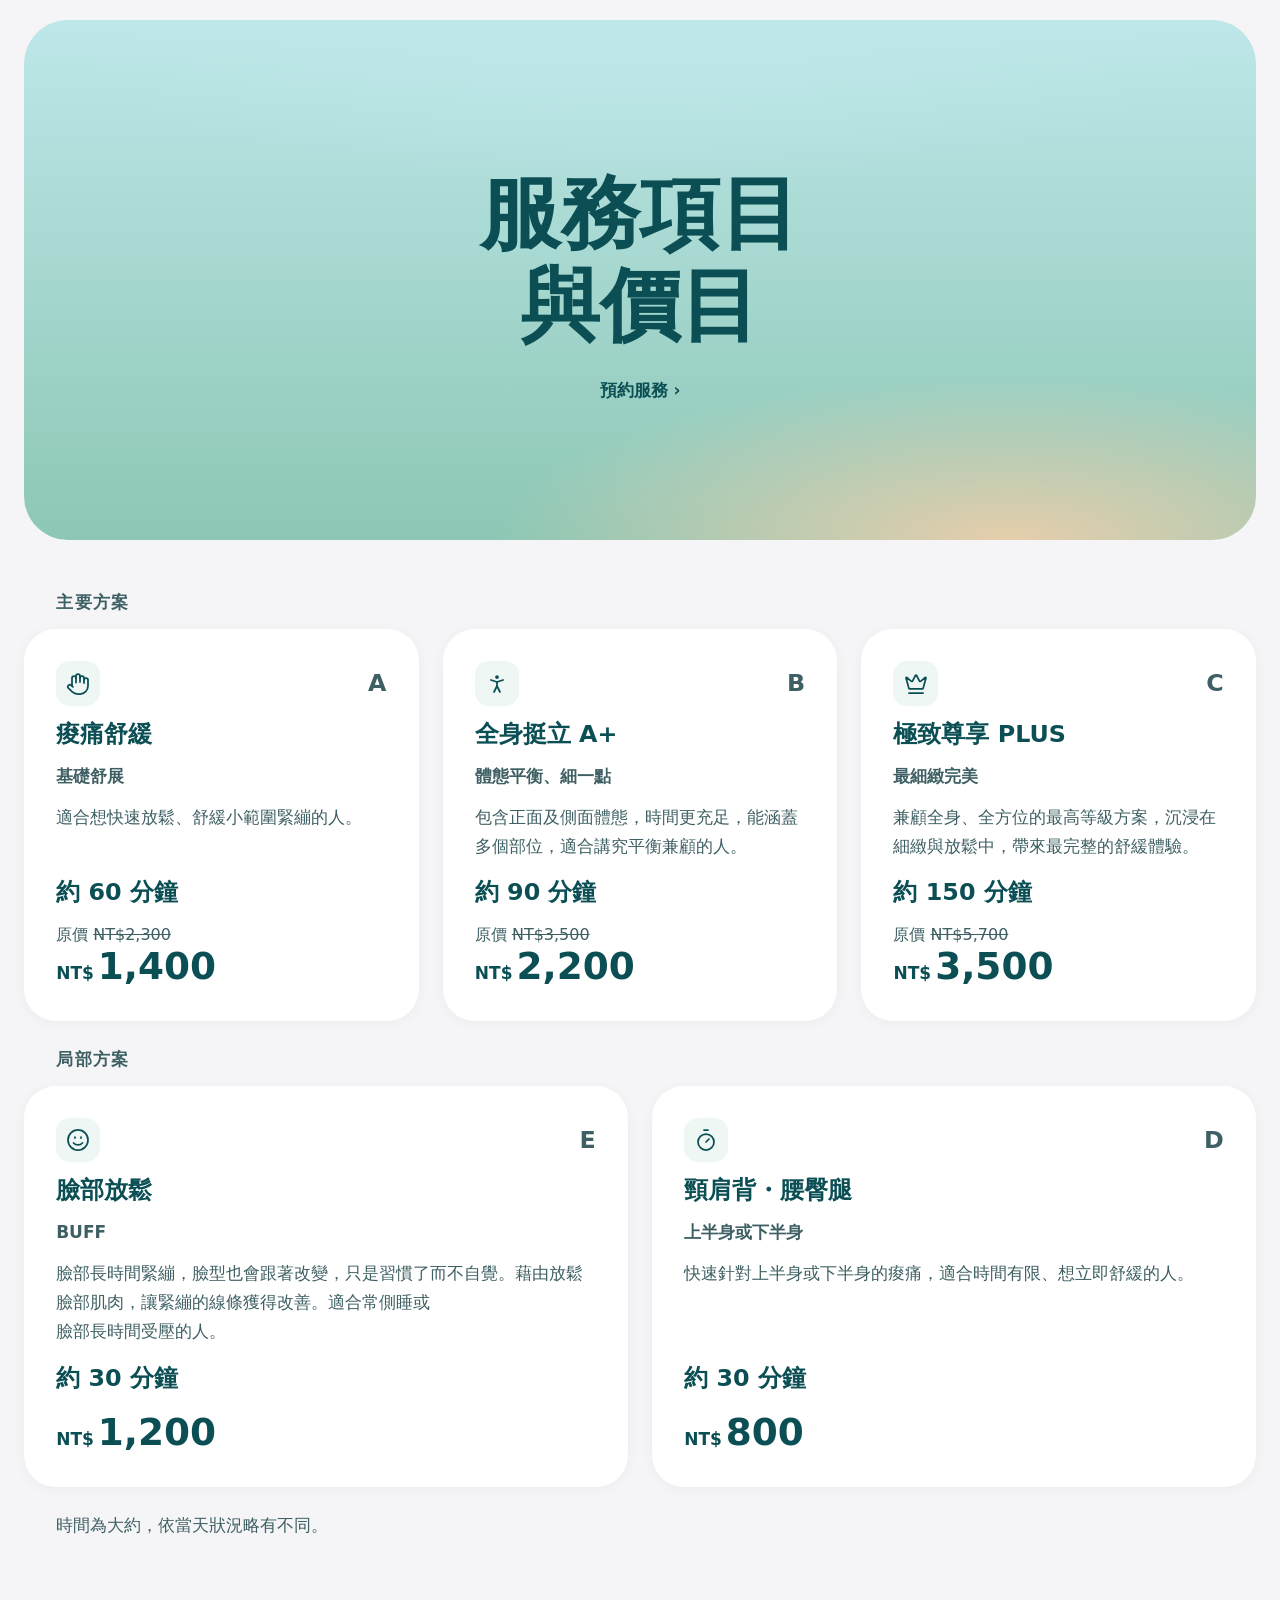
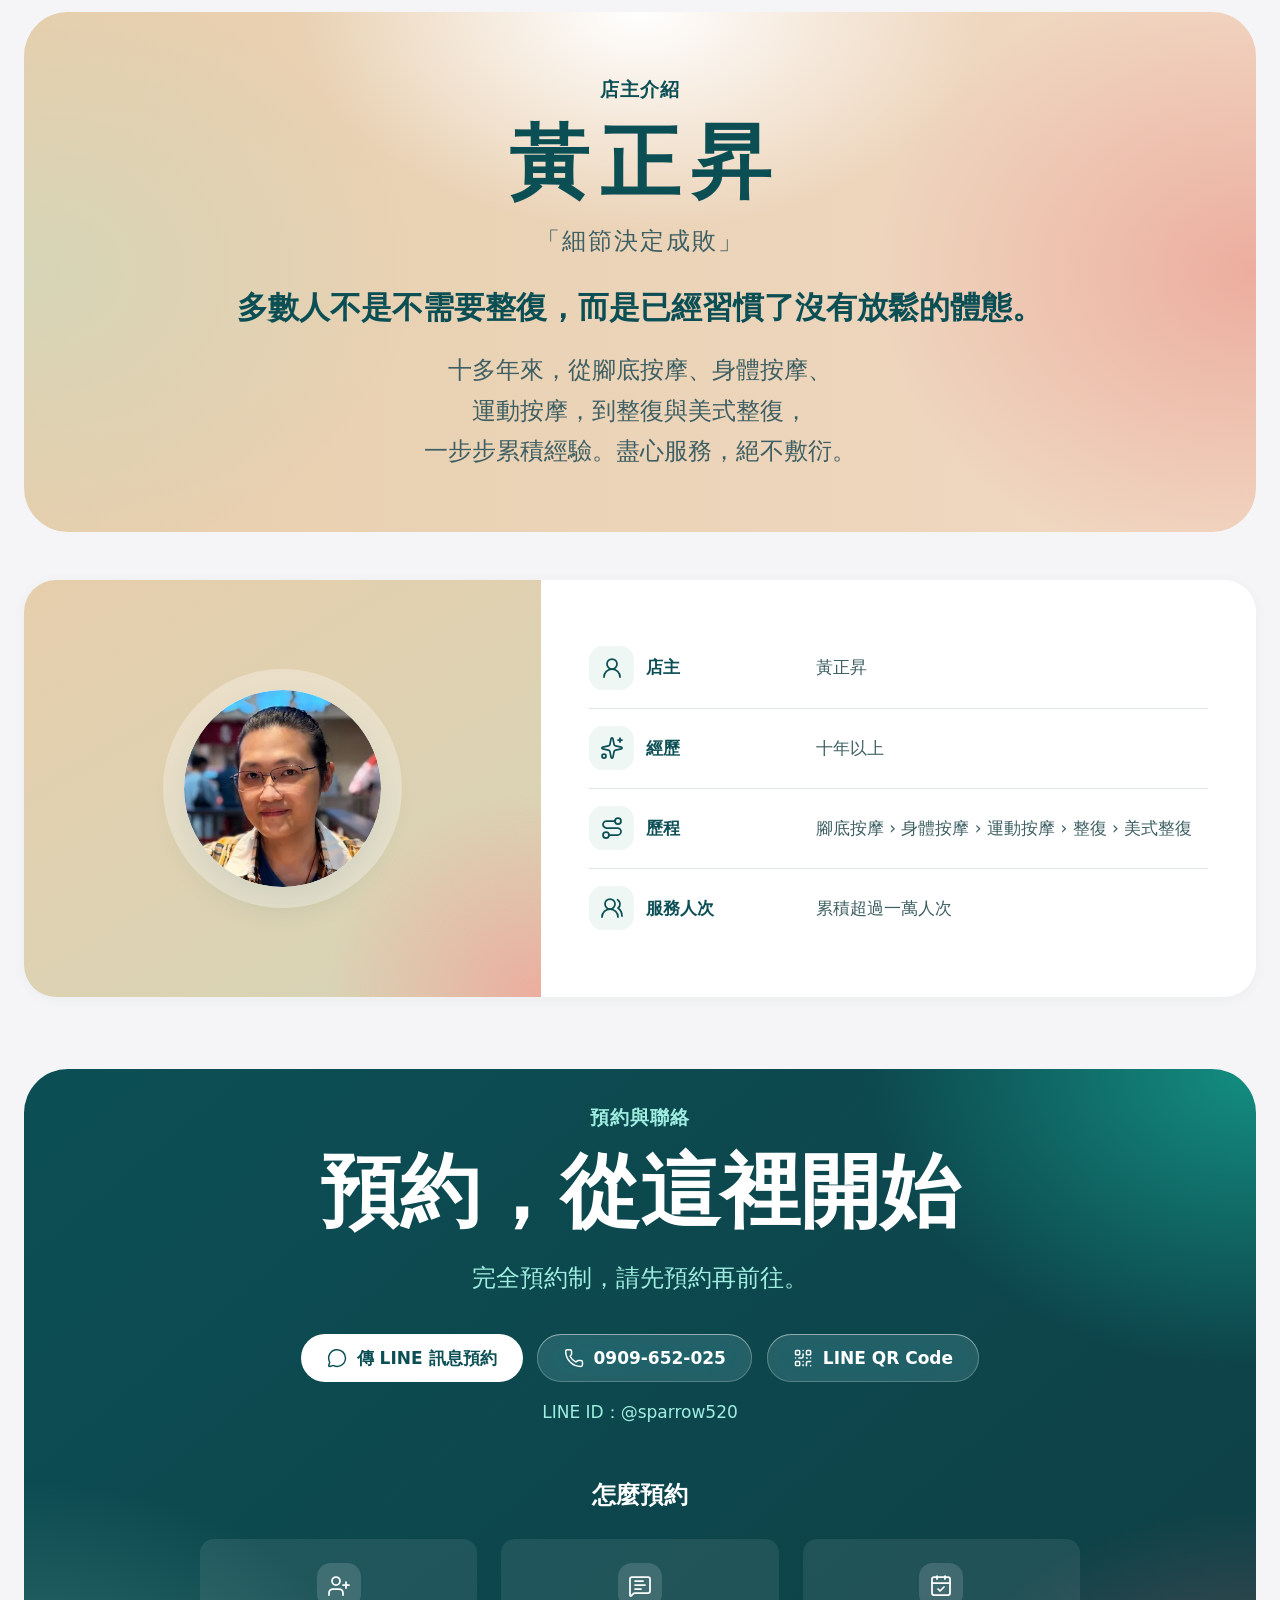
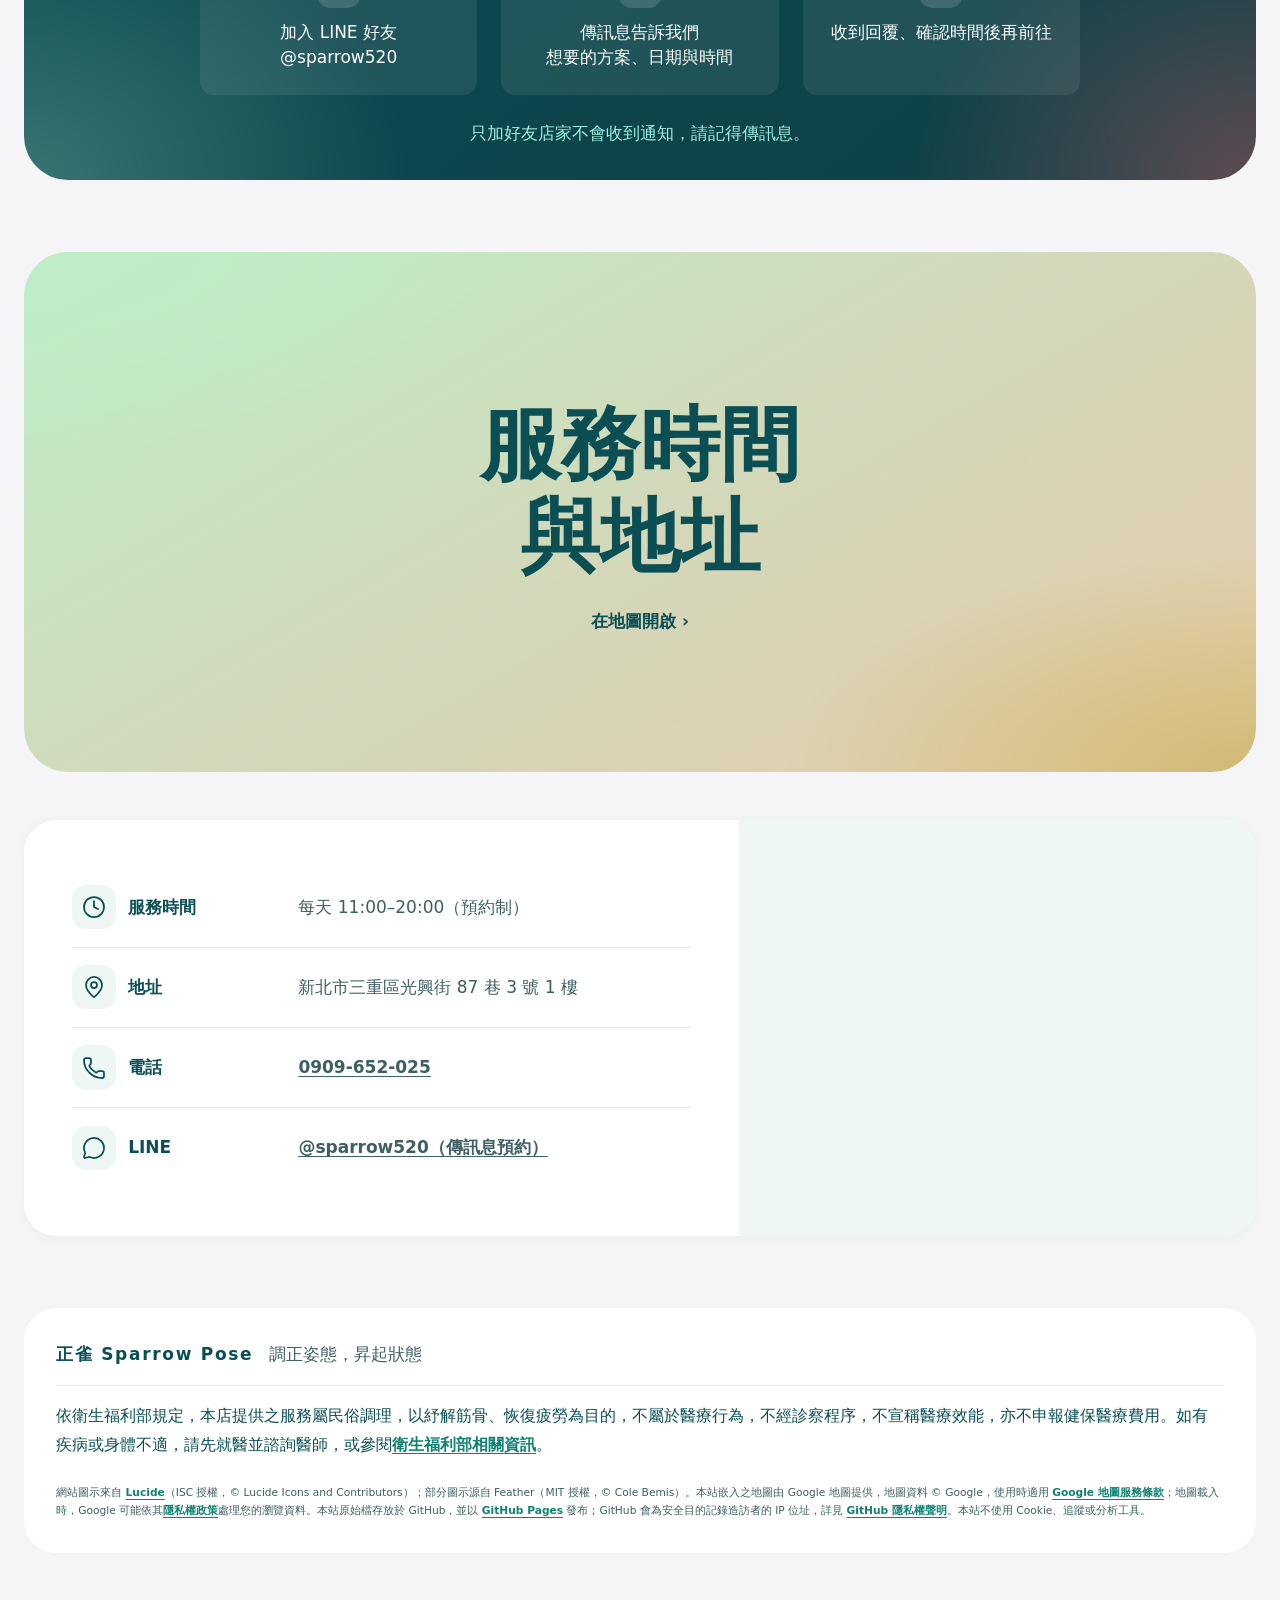
==== commit 3fc87210: "同步 sparrowpose-website-builder 匯出（666762a） Co-Authored-By: Claude Opus 5.5 <noreply@anthropic.com> C" ====
--- a/index.html
+++ b/index.html
@@ -47,7 +47,7 @@
     <p class="features-lead"><span class="phrase">兩項設備都在幫助師傅：</span><span class="phrase">不必用蠻力硬喬，</span><span class="phrase">力道更好拿捏。</span><span class="phrase">對你來說，</span><span class="phrase">就是更溫和、</span><span class="phrase">更細緻的過程。</span></p>
     <div class="quotes features">
     <article class="quote feature"><span class="ico"><svg class="icon" aria-hidden="true" focusable="false" xmlns="http://www.w3.org/2000/svg" viewBox="0 0 24 24" fill="none" stroke="currentColor" stroke-width="2" stroke-linecap="round" stroke-linejoin="round" ><path d="M3 20v-8a2 2 0 0 1 2-2h14a2 2 0 0 1 2 2v8" /><path d="M5 10V6a2 2 0 0 1 2-2h10a2 2 0 0 1 2 2v4" /><path d="M3 18h18" /></svg></span><h4 class="feature-title">美式整復頓壓床</h4><ul class="feature-list"><li><strong>深層而溫和</strong>床段落下時以短暫的震動輔助出力，不需硬喬，力道深層而溫和。</li><li><strong>照顧更細緻</strong>床面分成數段，師傅可以針對頭頸、上背、腰部、骨盆分別處理。</li><li><strong>角度多元</strong>床面高度與角度可以變換，配合你的姿勢與需要放鬆的部位。</li></ul></article>
-    <article class="quote feature"><span class="ico"><svg class="icon" aria-hidden="true" focusable="false" xmlns="http://www.w3.org/2000/svg" viewBox="0 0 24 24" fill="none" stroke="currentColor" stroke-width="2" stroke-linecap="round" stroke-linejoin="round" ><circle cx="12" cy="12" r="10" /><line x1="22" x2="18" y1="12" y2="12" /><line x1="6" x2="2" y1="12" y2="12" /><line x1="12" x2="12" y1="6" y2="2" /><line x1="12" x2="12" y1="22" y2="18" /></svg></span><h4 class="feature-title">活化槍</h4><ul class="feature-list"><li><strong>力道更精準</strong>以高頻、低幅度的輕敲輔助出力。</li></ul></article>
+    <article class="quote feature"><span class="ico"><svg class="icon" aria-hidden="true" focusable="false" xmlns="http://www.w3.org/2000/svg" viewBox="0 0 24 24" fill="none" stroke="currentColor" stroke-width="2" stroke-linecap="round" stroke-linejoin="round" ><circle cx="12" cy="12" r="10" /><line x1="22" x2="18" y1="12" y2="12" /><line x1="6" x2="2" y1="12" y2="12" /><line x1="12" x2="12" y1="6" y2="2" /><line x1="12" x2="12" y1="22" y2="18" /></svg></span><h4 class="feature-title">活化槍</h4><ul class="feature-list"><li><strong>力道更精準</strong>以高頻、低幅度的輕敲輔助出力，集中在小範圍。</li><li><strong>輕重可選</strong>力道分成數段，依部位與個人感受選擇輕重。</li><li><strong>短而輕</strong>先輕壓定位，再快速輕敲，過程短而輕，怕痛的人也較能接受。</li></ul></article>
     </div>
     <div class="quotes-head"><h3 class="quotes-title">顧客怎麼說</h3><p class="quotes-meta">節錄自 Google 評論，截至 2026 年 11 月</p></div>
     <div class="quotes">
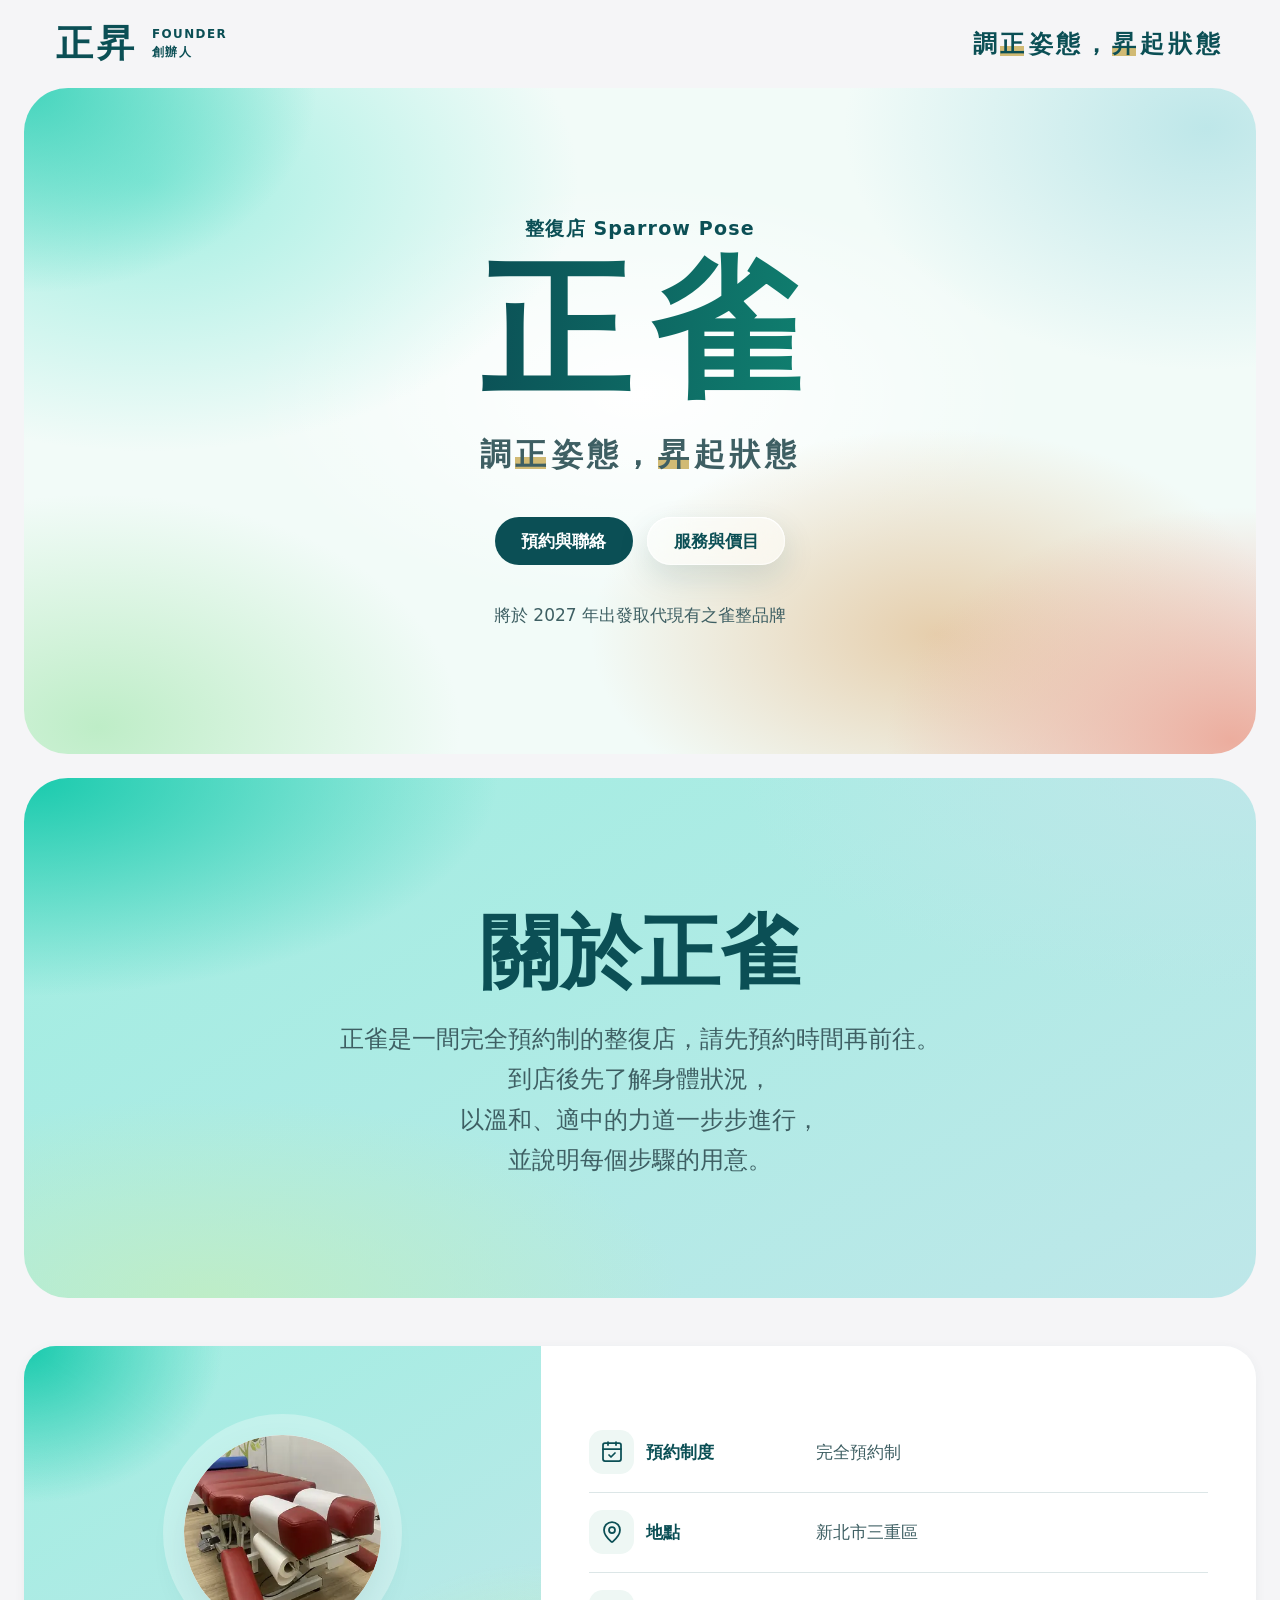
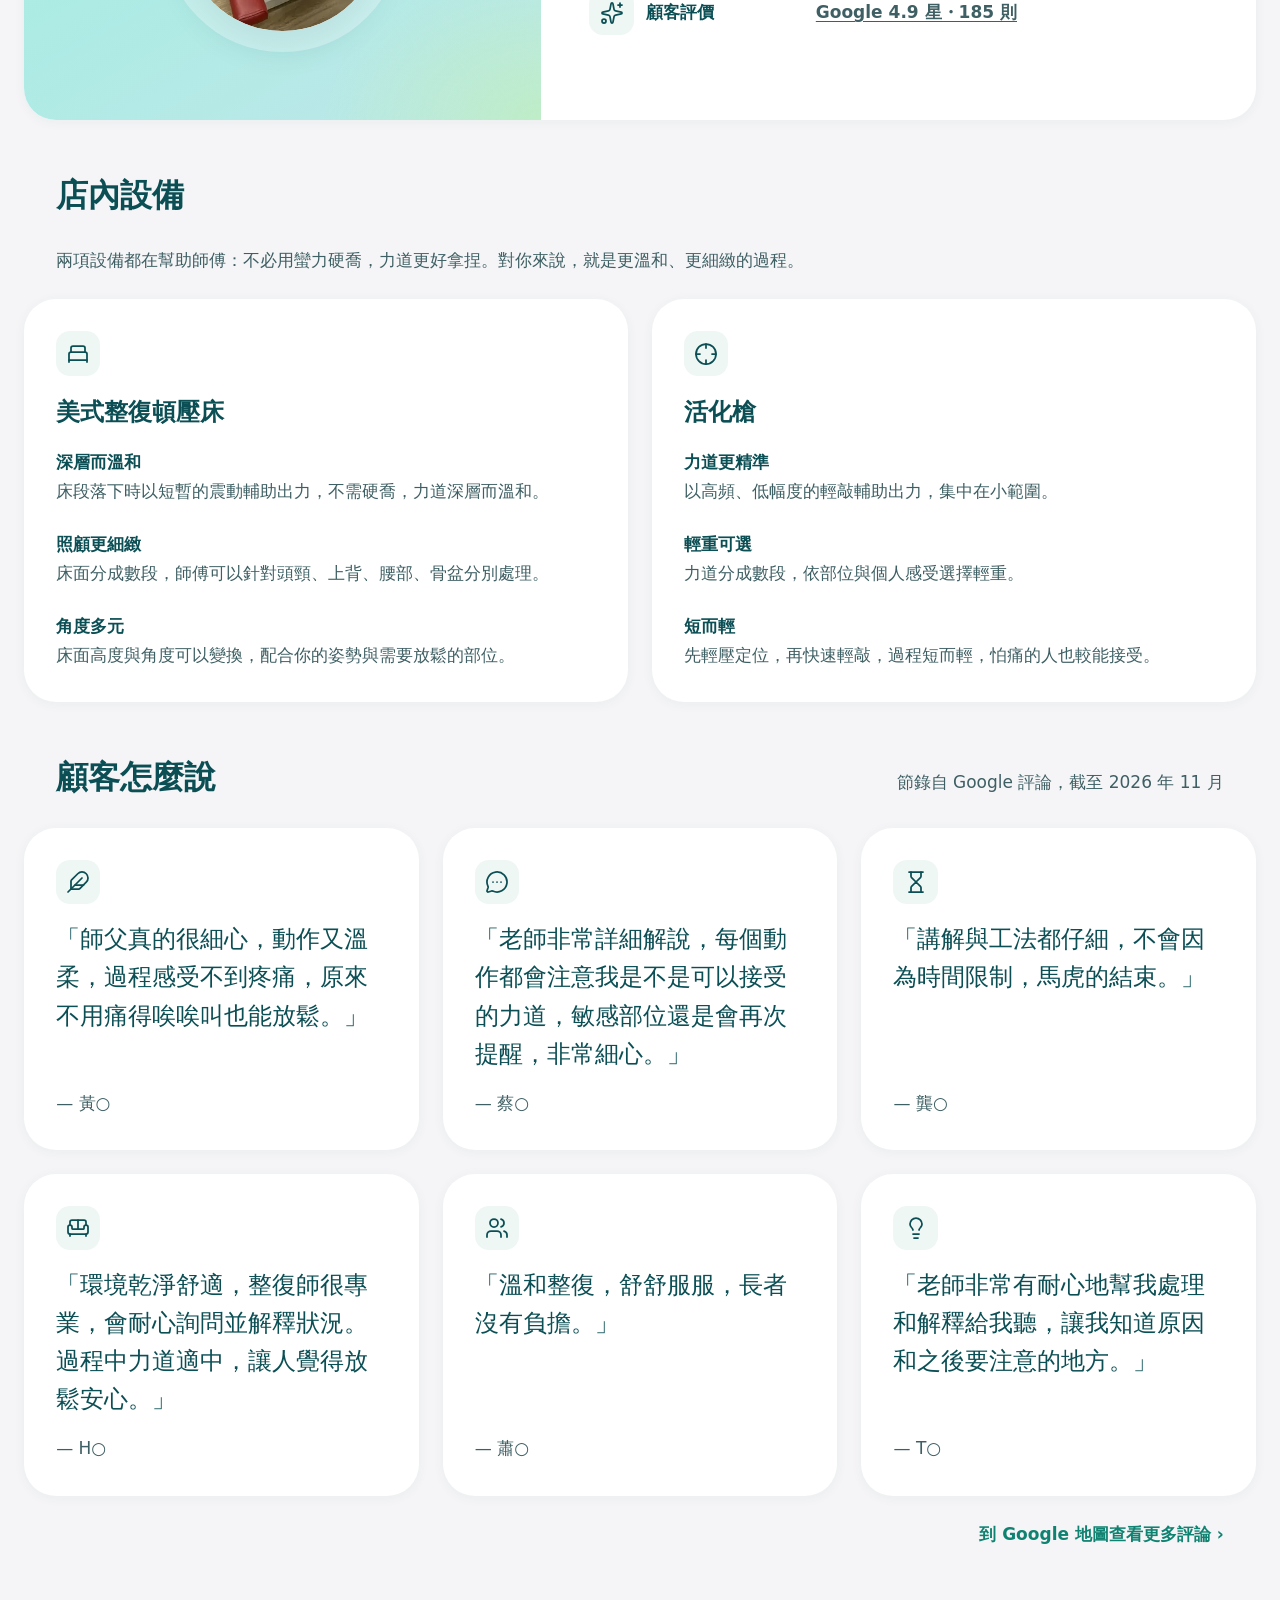
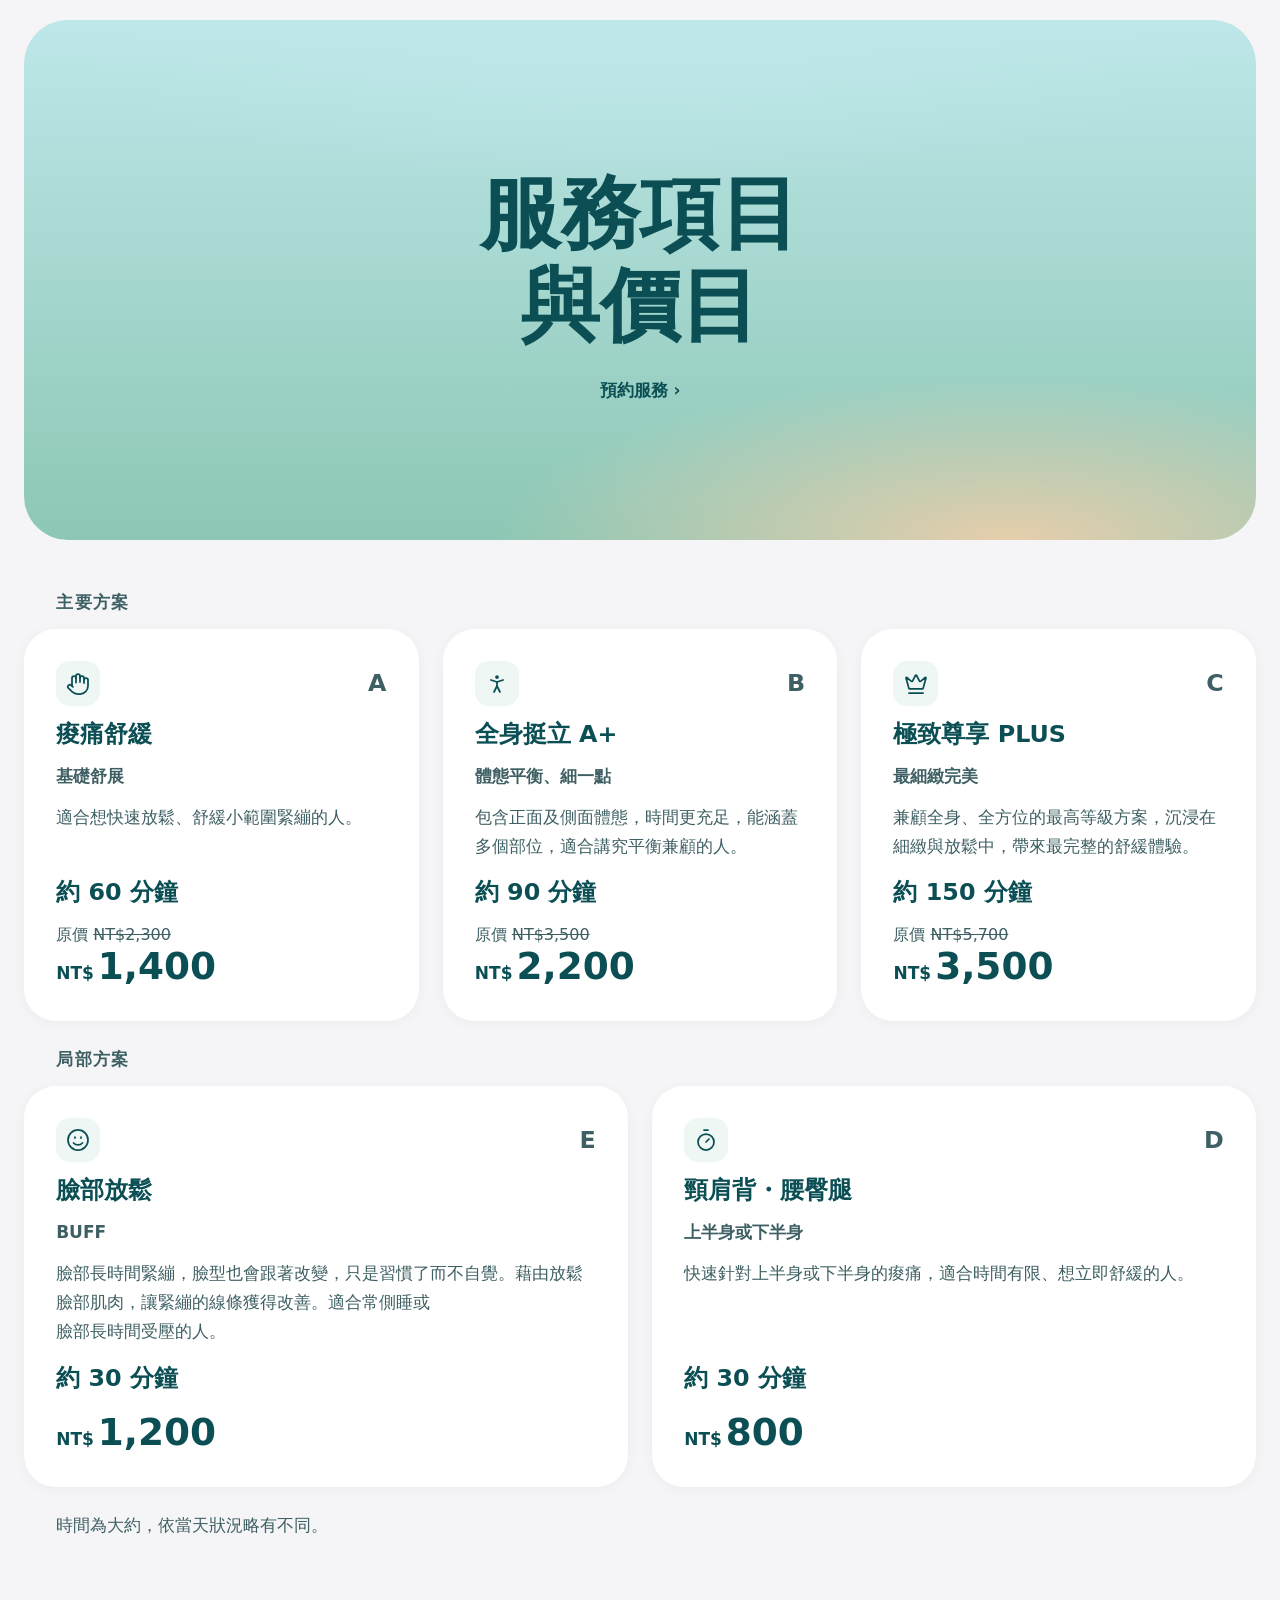
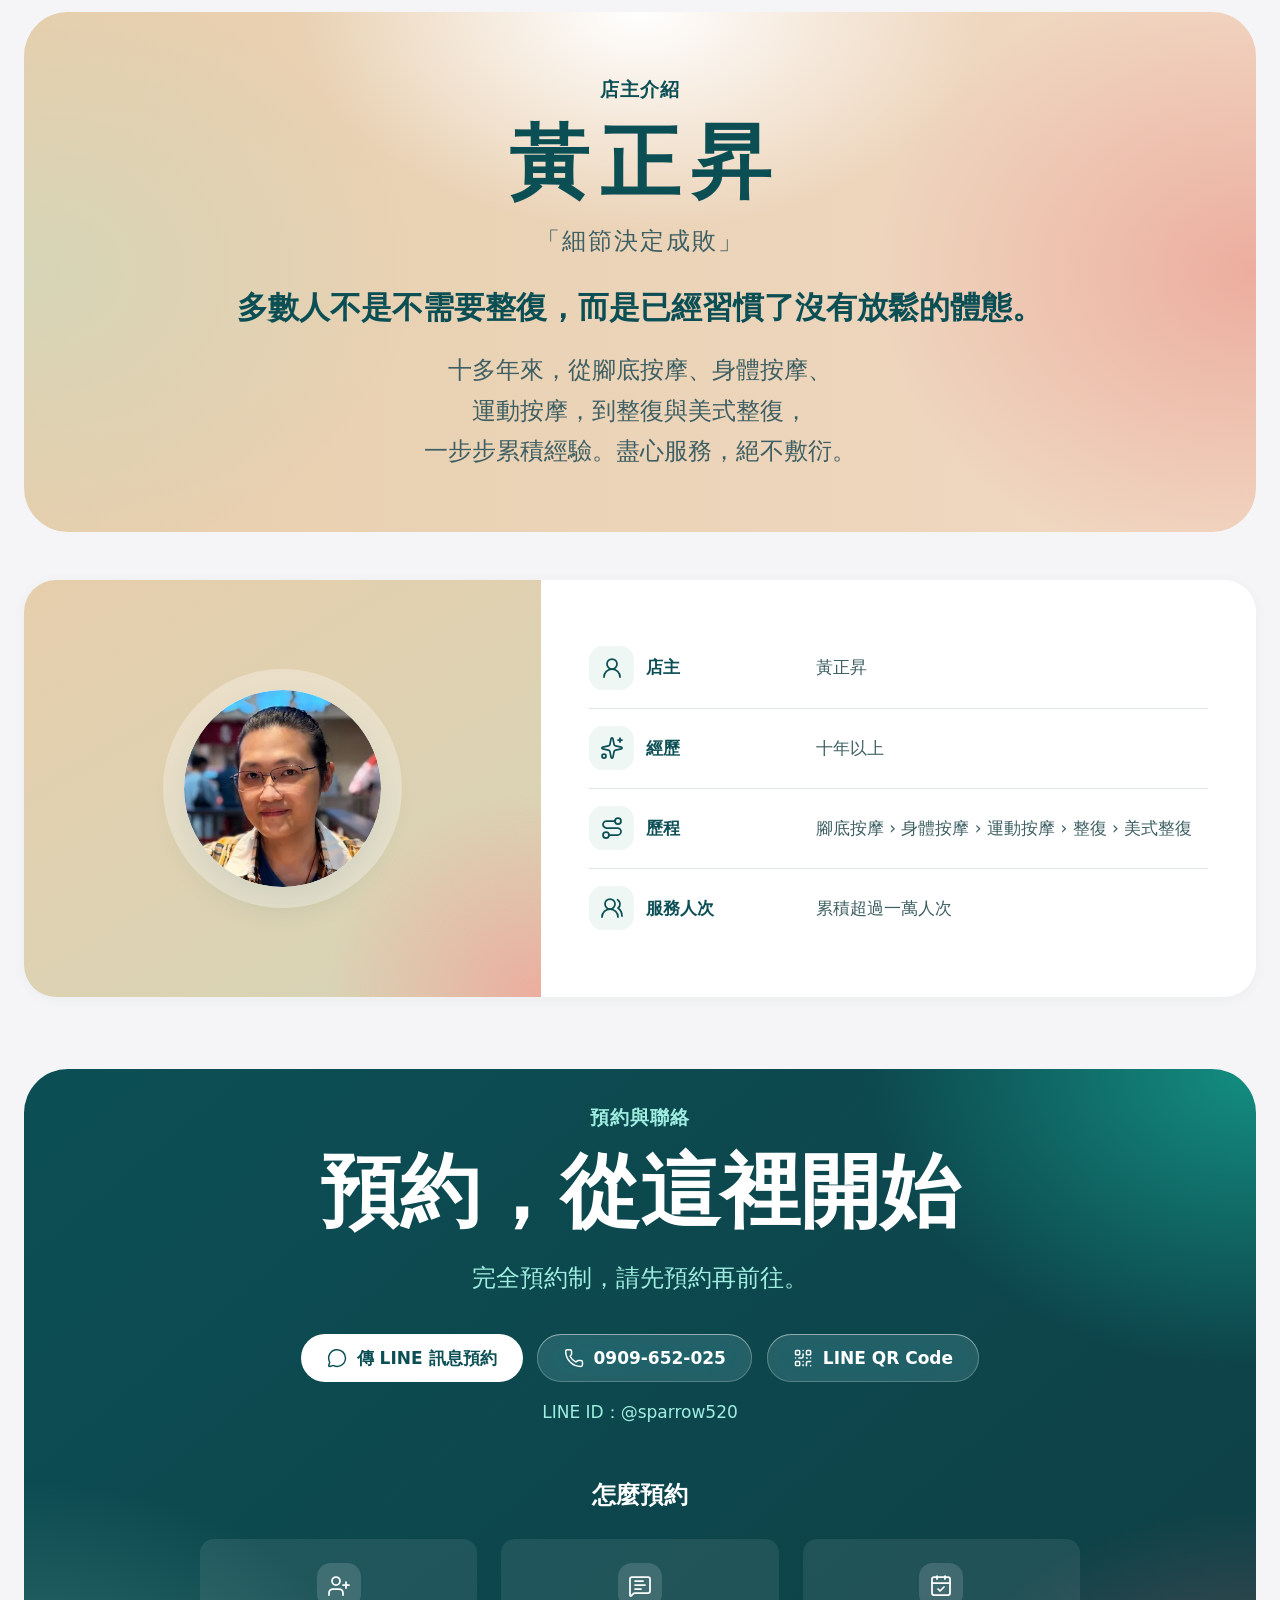
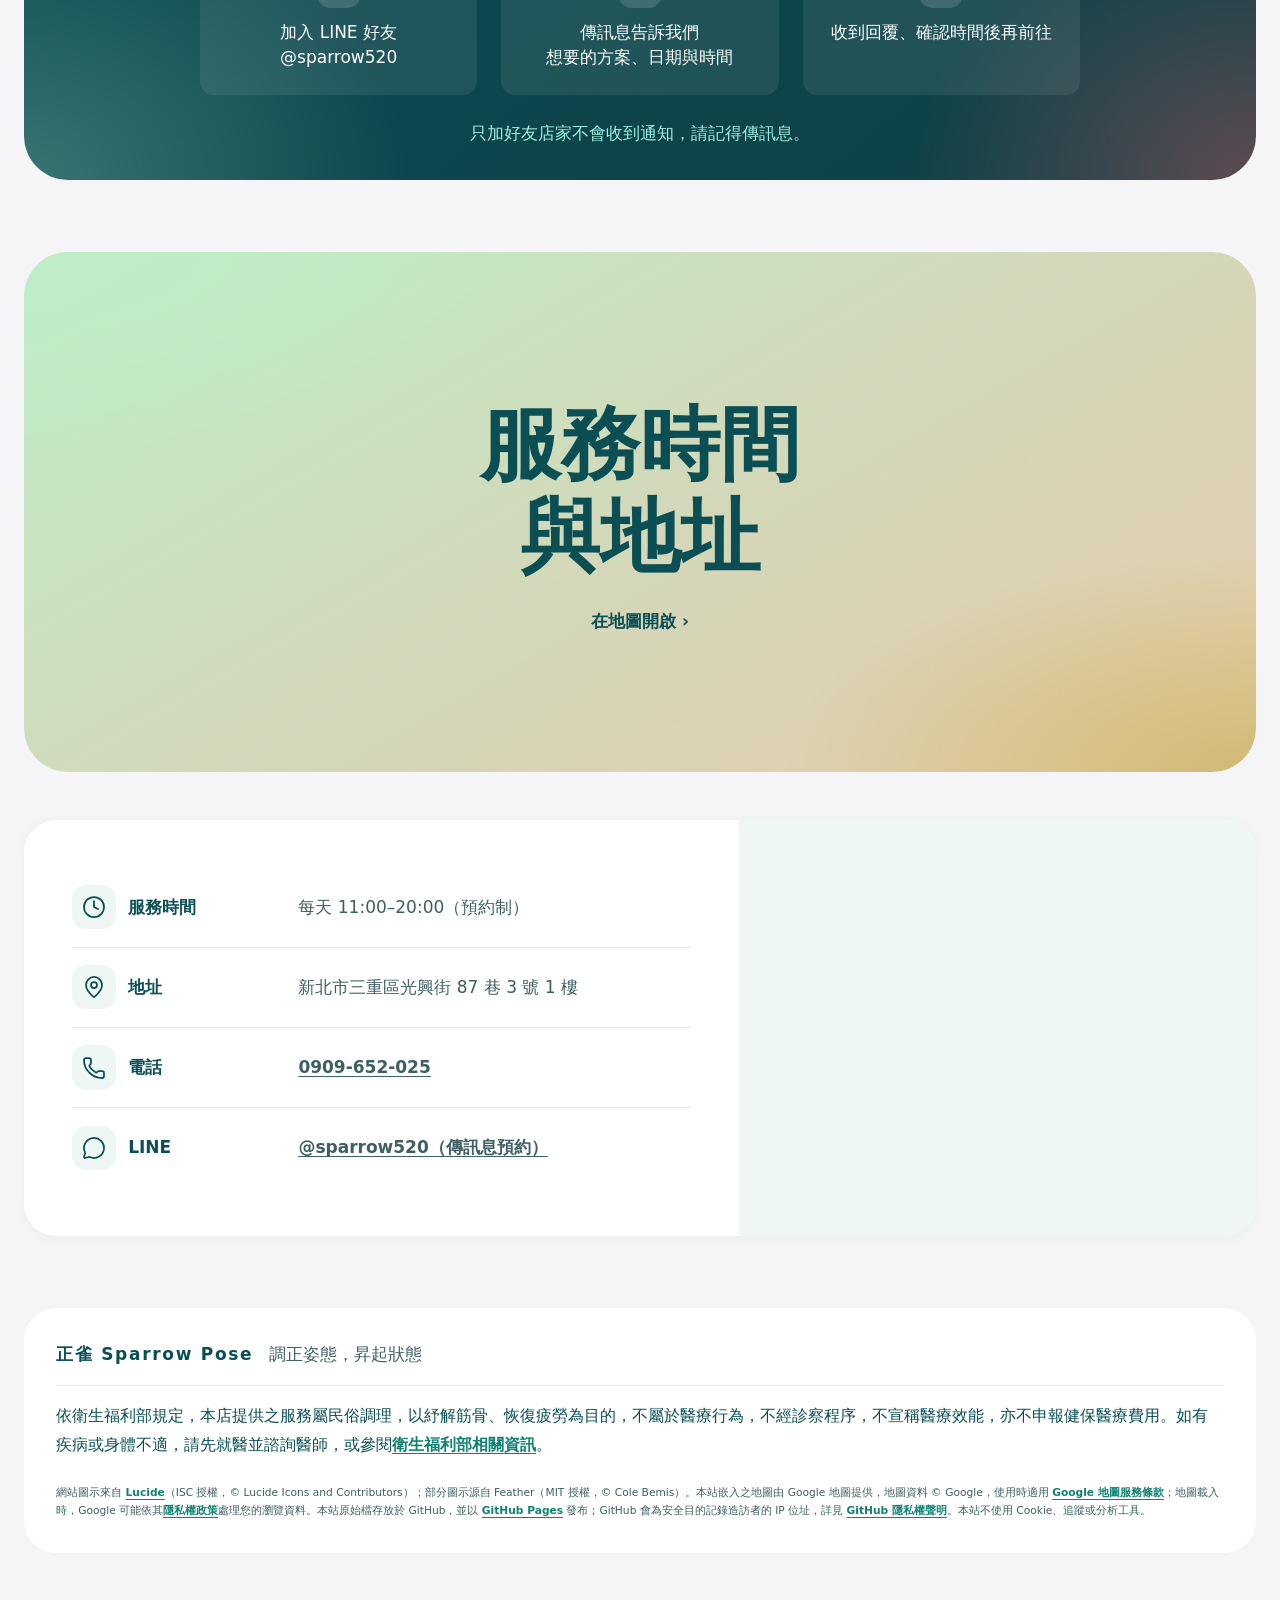
==== commit 17eb074c: "同步 sparrowpose-website-builder 匯出（929f38d） Co-Authored-By: Claude Opus 5.5 <noreply@anthropic.com> C" ====
--- a/index.html
+++ b/index.html
@@ -23,6 +23,7 @@
     <h1 id="page-title" class="hero-zh">正雀</h1>
     <p class="sub sub--slogan">調<em class="mark">正</em>姿態，<wbr><em class="mark">昇</em>起狀態</p>
     <p class="btns"><a class="pill pill-dark" href="#contact">預約與聯絡</a><a class="pill glass" href="#plans">服務與價目</a></p>
+    <p class="hero-note"><span class="phrase">將於 2027 年出發</span><span class="phrase">取代現有之雀整品牌</span></p>
     </section>
     <!-- Apple layout (Billy 2026-11-10): every chapter = band (eyebrow + headline) → one white split card.
          Spacing: band↔band 24px; band→its card 32/48px; card→next band 88/136px. -->
--- a/assets/style.css
+++ b/assets/style.css
@@ -218,6 +218,8 @@
 .steps .ico { background: rgba(255, 255, 255, .14); color: #FFFFFF; }
 .steps-note { margin-top: var(--sp); color: var(--text-2); }
 
+.hero-note { margin-top: calc(var(--sp) * 1.5); color: var(--text-2); }  /* brand transition note (Billy 2026-11-10) */
+
 /* 404 */
 .hero-brand { display: flex; flex-wrap: wrap; justify-content: center; align-items: baseline; gap: calc(var(--sp) * .4); font-size: calc(var(--fs-chapter) * .5); font-weight: var(--w-strong); letter-spacing: .1em; }
 .hero-brand .brand-en { font-size: var(--fs-sub); font-weight: var(--w-display); }
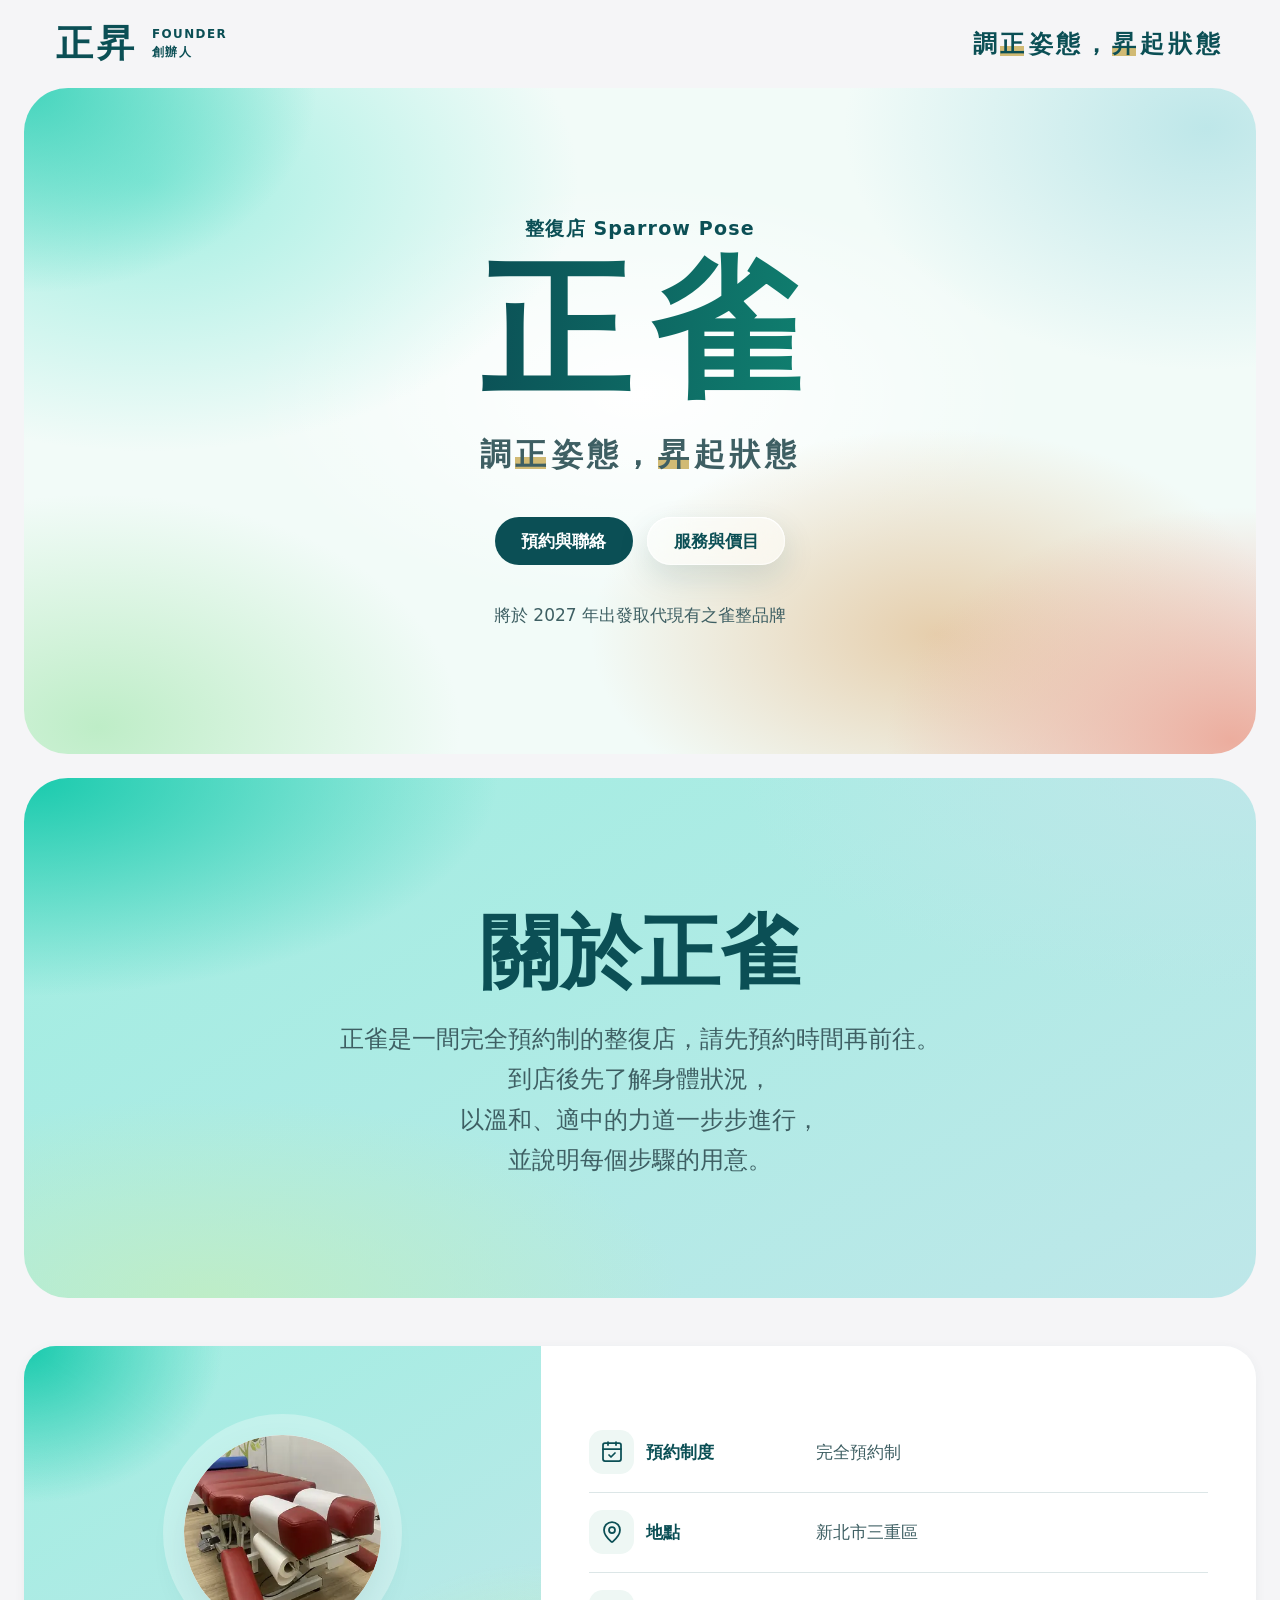
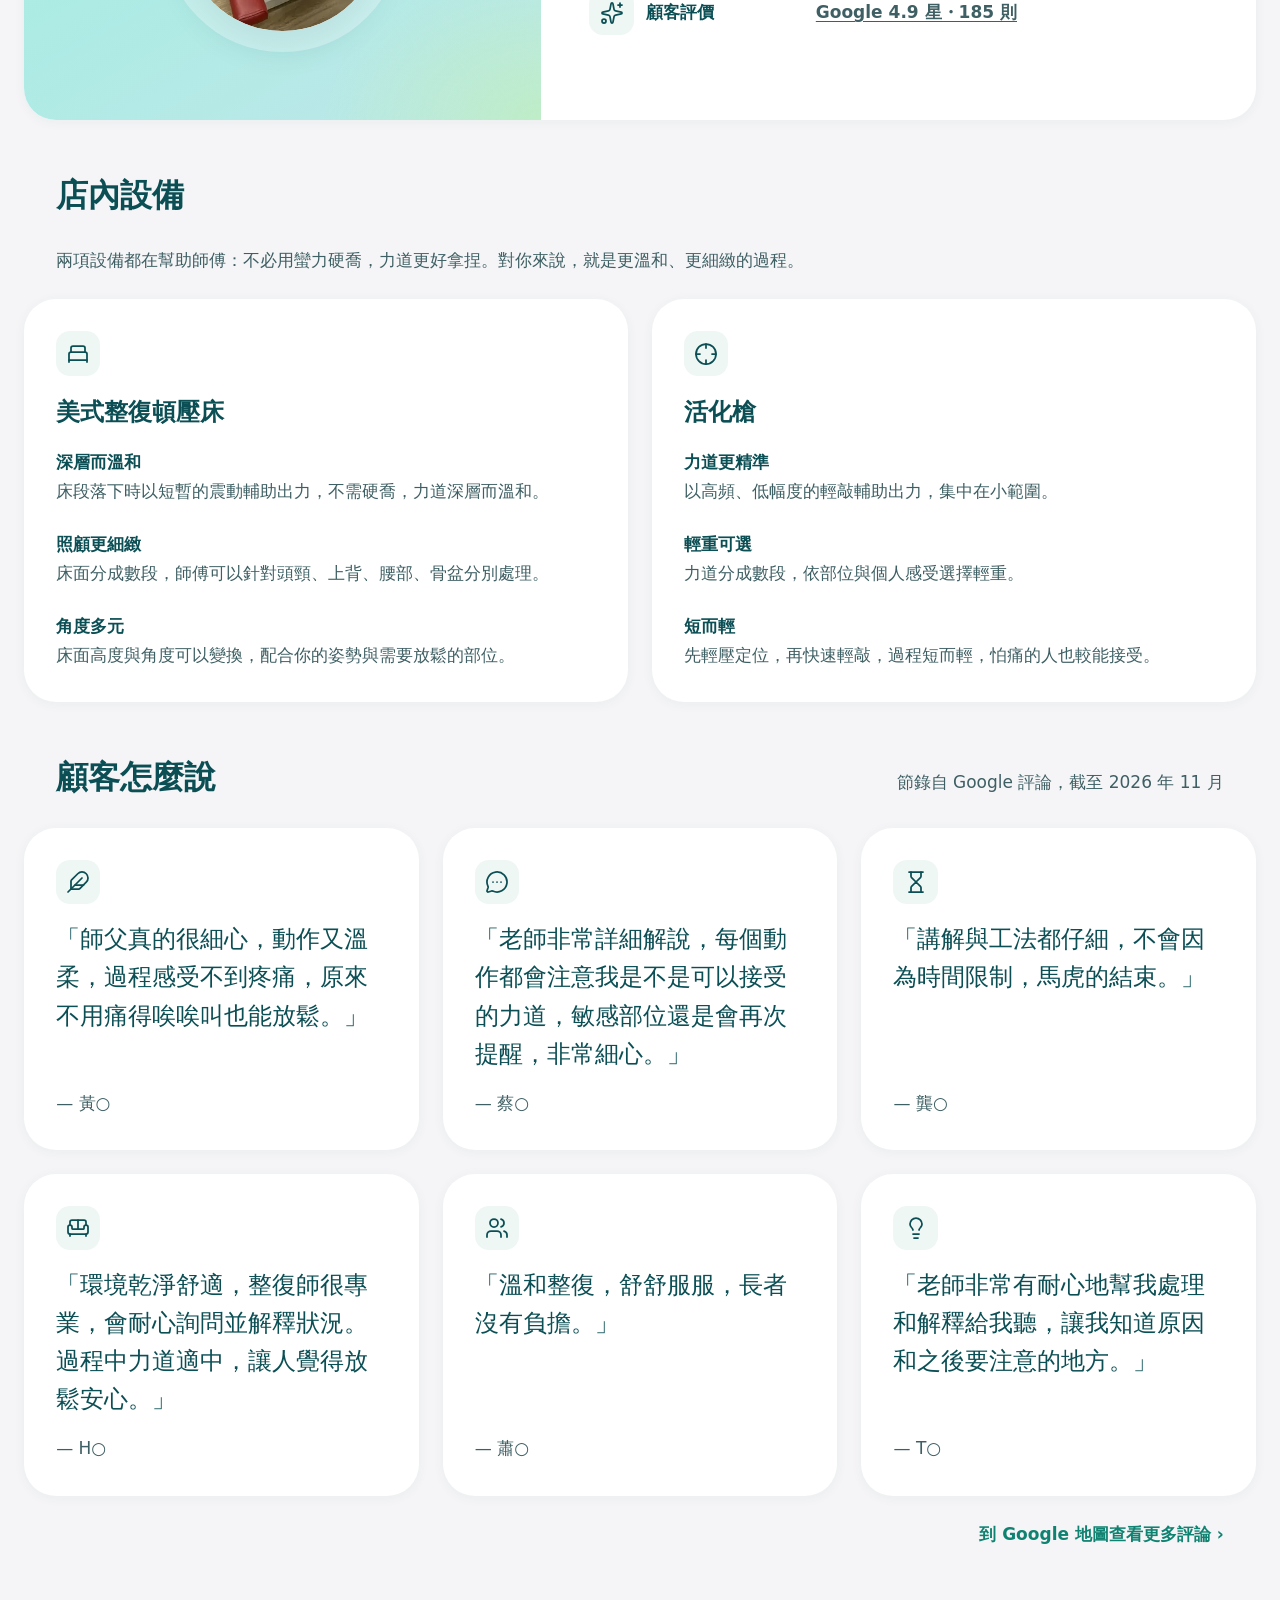
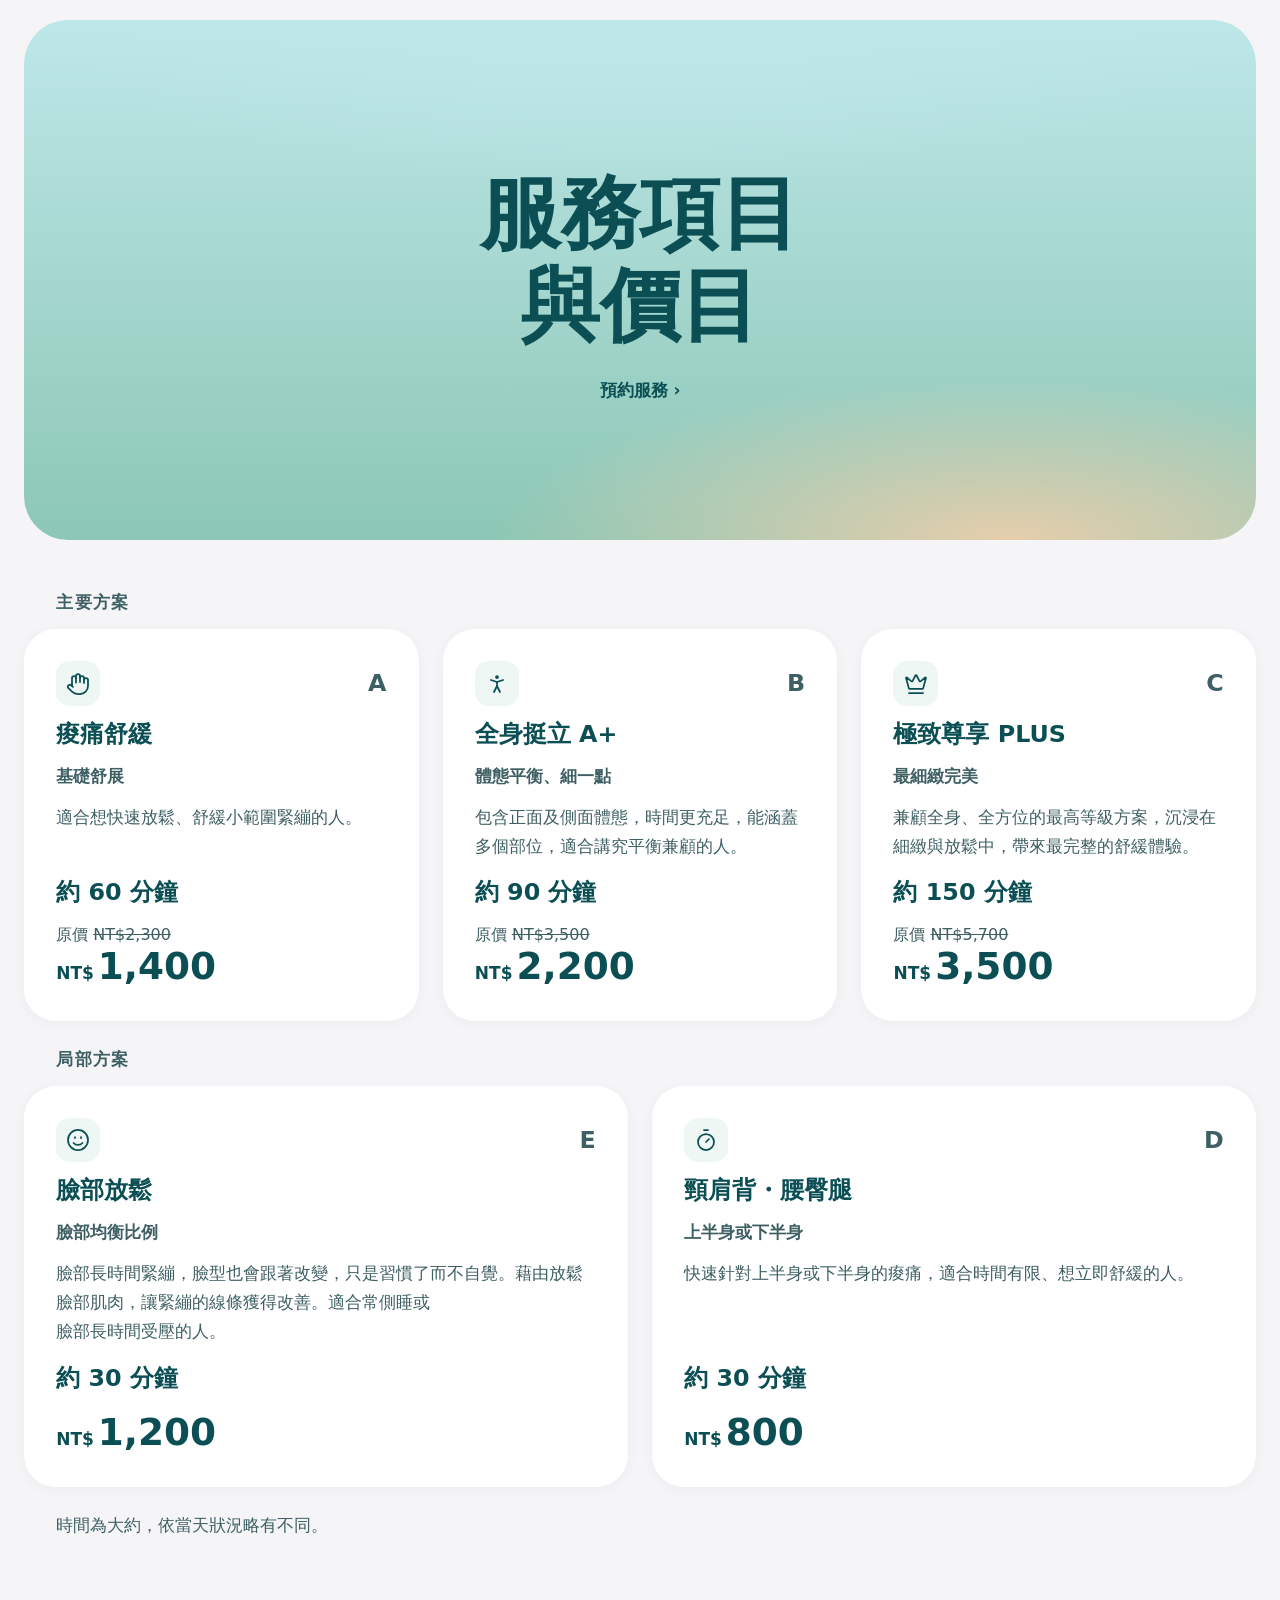
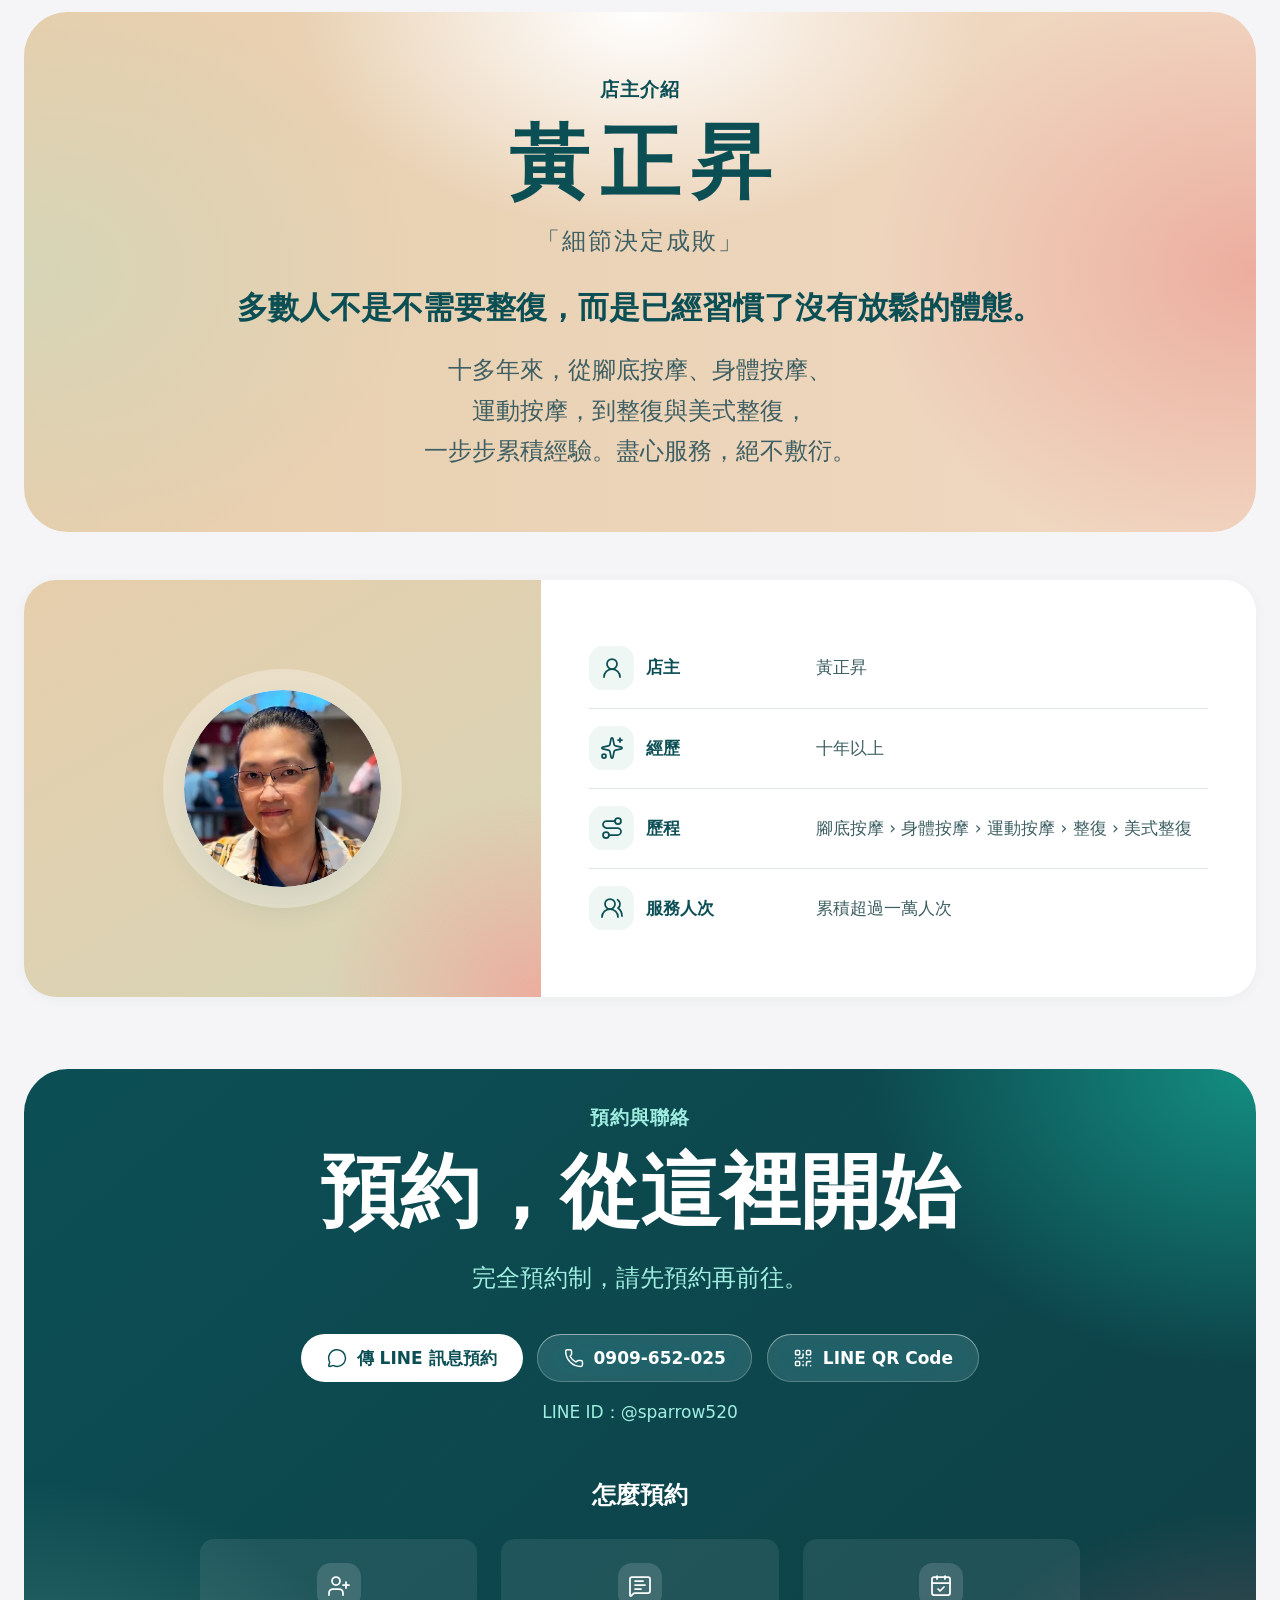
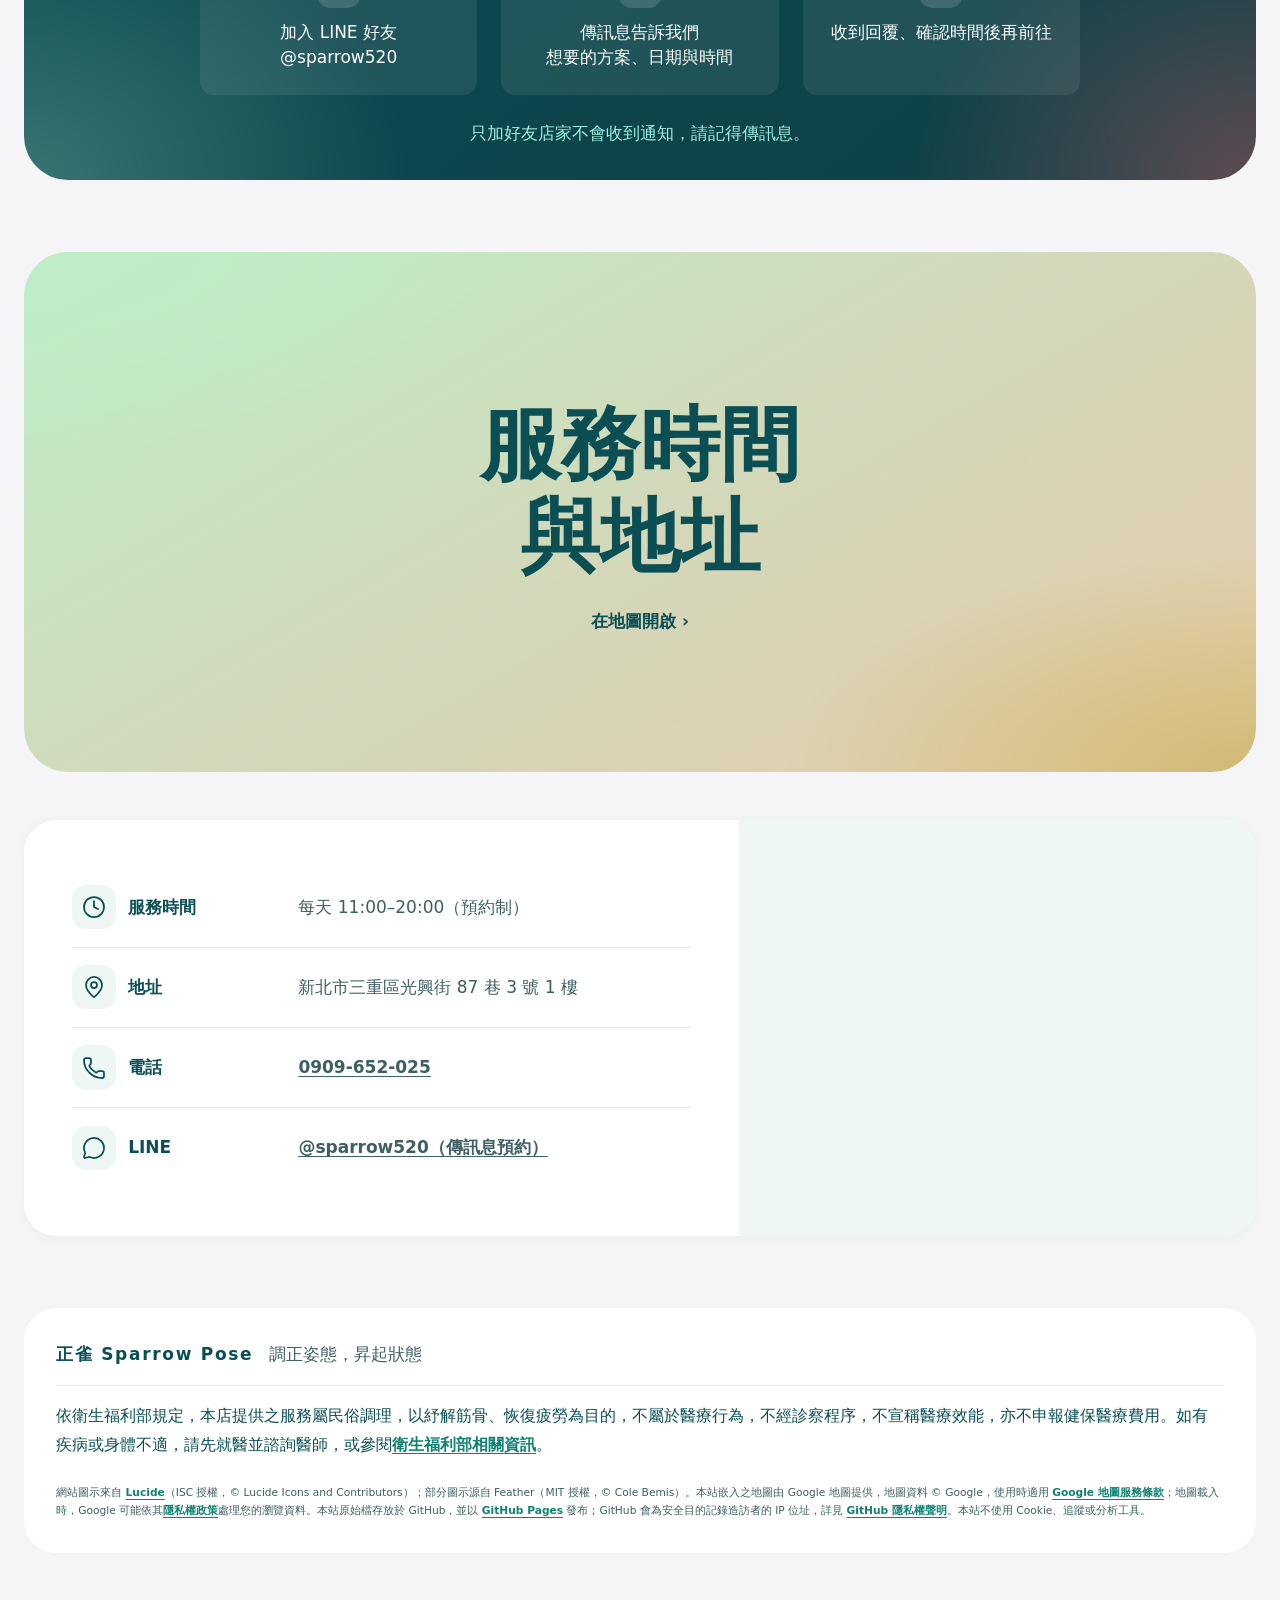
==== commit d7b5dceb: "同步 sparrowpose-website-builder 匯出（77de441） Co-Authored-By: Claude Opus 5.5 <noreply@anthropic.com> C" ====
--- a/index.html
+++ b/index.html
@@ -8,7 +8,7 @@
   <meta name="description" content="正雀 Sparrow Pose 整復店，位於新北市三重區，完全預約制。調正姿態，昇起狀態。">
   <link rel="canonical" href="https://sparrowpose.tw/">
   <meta name="theme-color" content="#0B4F55">
-  <link rel="stylesheet" href="assets/style.css?v=261110-29">
+  <link rel="stylesheet" href="assets/style.css?v=261110-30">
 </head>
 <body>
   <header class="site-bar">
@@ -78,7 +78,7 @@
     </div>
     <h3 class="plans-label">局部方案</h3>
     <div class="plans plans--extra">
-    <article class="plan"><div class="plan-head"><span class="ico"><svg class="icon" aria-hidden="true" focusable="false" xmlns="http://www.w3.org/2000/svg" viewBox="0 0 24 24" fill="none" stroke="currentColor" stroke-width="2" stroke-linecap="round" stroke-linejoin="round" ><path d="M15 10V9" /><path d="M16.472 15a6 6 0 01-8.943 0" /><path d="M9 10V9" /><circle cx="12" cy="12" r="10" /></svg></span><p class="plan-code"><span class="vh">方案 </span>E</p></div><h4 class="plan-title">臉部放鬆</h4><p class="plan-tag">BUFF</p><p class="plan-desc">臉部長時間緊繃，臉型也會跟著改變，只是習慣了而不自覺。藉由放鬆臉部肌肉，讓緊繃的線條獲得改善。<span class="phrase">適合常側睡或</span><span class="phrase">臉部長時間受壓的人。</span></p><p class="plan-name">約 30 分鐘</p><p class="plan-price"><span class="plan-now"><span class="plan-cur">NT$</span>1,200</span></p></article>
+    <article class="plan"><div class="plan-head"><span class="ico"><svg class="icon" aria-hidden="true" focusable="false" xmlns="http://www.w3.org/2000/svg" viewBox="0 0 24 24" fill="none" stroke="currentColor" stroke-width="2" stroke-linecap="round" stroke-linejoin="round" ><path d="M15 10V9" /><path d="M16.472 15a6 6 0 01-8.943 0" /><path d="M9 10V9" /><circle cx="12" cy="12" r="10" /></svg></span><p class="plan-code"><span class="vh">方案 </span>E</p></div><h4 class="plan-title">臉部放鬆</h4><p class="plan-tag">臉部均衡比例</p><p class="plan-desc">臉部長時間緊繃，臉型也會跟著改變，只是習慣了而不自覺。藉由放鬆臉部肌肉，讓緊繃的線條獲得改善。<span class="phrase">適合常側睡或</span><span class="phrase">臉部長時間受壓的人。</span></p><p class="plan-name">約 30 分鐘</p><p class="plan-price"><span class="plan-now"><span class="plan-cur">NT$</span>1,200</span></p></article>
     <article class="plan"><div class="plan-head"><span class="ico"><svg class="icon" aria-hidden="true" focusable="false" xmlns="http://www.w3.org/2000/svg" viewBox="0 0 24 24" fill="none" stroke="currentColor" stroke-width="2" stroke-linecap="round" stroke-linejoin="round" ><line x1="10" x2="14" y1="2" y2="2" /><line x1="12" x2="15" y1="14" y2="11" /><circle cx="12" cy="14" r="8" /></svg></span><p class="plan-code"><span class="vh">方案 </span>D</p></div><h4 class="plan-title">頸肩背・腰臀腿</h4><p class="plan-tag">上半身或下半身</p><p class="plan-desc">快速針對上半身或下半身的痠痛，適合時間有限、想立即舒緩的人。</p><p class="plan-name">約 30 分鐘</p><p class="plan-price"><span class="plan-now"><span class="plan-cur">NT$</span>800</span></p></article>
     </div>
     <p class="plans-note">時間為大約，依當天狀況略有不同。</p>
@@ -131,7 +131,7 @@
     <section class="chapter-wrap" id="visit" aria-labelledby="visit-title">
     <div class="band band--lime">
     <h2 id="visit-title" class="chapter">服務時間<br>與地址</h2>
-    <p class="band-link"><a class="more" href="https://www.google.com/maps/search/?api=1&amp;query=241%E6%96%B0%E5%8C%97%E5%B8%82%E4%B8%89%E9%87%8D%E5%8D%80%E5%85%89%E8%88%88%E8%A1%9787%E5%B7%B73%E8%99%9F">在地圖開啟 ›</a></p>
+    <p class="band-link"><a class="more" href="https://www.google.com/maps?cid=9633744273917175349">在地圖開啟 ›</a></p>
     </div>
     <div class="detail">
     <div class="wrap">
@@ -144,7 +144,7 @@
     <div><dt><span class="ico"><svg class="icon" aria-hidden="true" focusable="false" xmlns="http://www.w3.org/2000/svg" viewBox="0 0 24 24" fill="none" stroke="currentColor" stroke-width="2" stroke-linecap="round" stroke-linejoin="round" ><path d="M2.992 16.342a2 2 0 0 1 .094 1.167l-1.065 3.29a1 1 0 0 0 1.236 1.168l3.413-.998a2 2 0 0 1 1.099.092 10 10 0 1 0-4.777-4.719" /></svg></span>LINE</dt><dd><a href="https://line.me/R/oaMessage/@sparrow520/?%E6%82%A8%E5%A5%BD%EF%BC%8C%E6%88%91%E6%83%B3%E9%A0%90%E7%B4%84%E3%80%82%0A%E5%B8%8C%E6%9C%9B%E6%96%B9%E6%A1%88%EF%BC%9A%0A%E5%B8%8C%E6%9C%9B%E6%97%A5%E6%9C%9F%E8%88%87%E6%99%82%E9%96%93%EF%BC%9A">@sparrow520（傳訊息預約）</a></dd></div>
     </dl>
     </div>
-    <div class="map"><iframe title="正雀 Sparrow Pose 位置地圖" src="https://www.google.com/maps?q=241%E6%96%B0%E5%8C%97%E5%B8%82%E4%B8%89%E9%87%8D%E5%8D%80%E5%85%89%E8%88%88%E8%A1%9787%E5%B7%B73%E8%99%9F&amp;hl=zh-TW&amp;output=embed" loading="lazy" referrerpolicy="no-referrer-when-downgrade"></iframe></div>
+    <div class="map"><iframe title="正雀 Sparrow Pose 位置地圖" src="https://www.google.com/maps?cid=9633744273917175349&amp;hl=zh-TW&amp;output=embed" loading="lazy" referrerpolicy="no-referrer-when-downgrade"></iframe></div>
     </div>
     </div>
     </div>
--- a/assets/style.css
+++ b/assets/style.css
@@ -218,7 +218,7 @@
 .steps .ico { background: rgba(255, 255, 255, .14); color: #FFFFFF; }
 .steps-note { margin-top: var(--sp); color: var(--text-2); }
 
-.hero-note { margin-top: calc(var(--sp) * 1.5); color: var(--text-2); }  /* brand transition note (Billy 2026-11-10) */
+.hero-note { margin-top: calc(var(--sp) * 1.5); font-weight: 400; color: var(--text-2); }  /* brand transition note (Billy 2026-11-10) */
 
 /* 404 */
 .hero-brand { display: flex; flex-wrap: wrap; justify-content: center; align-items: baseline; gap: calc(var(--sp) * .4); font-size: calc(var(--fs-chapter) * .5); font-weight: var(--w-strong); letter-spacing: .1em; }
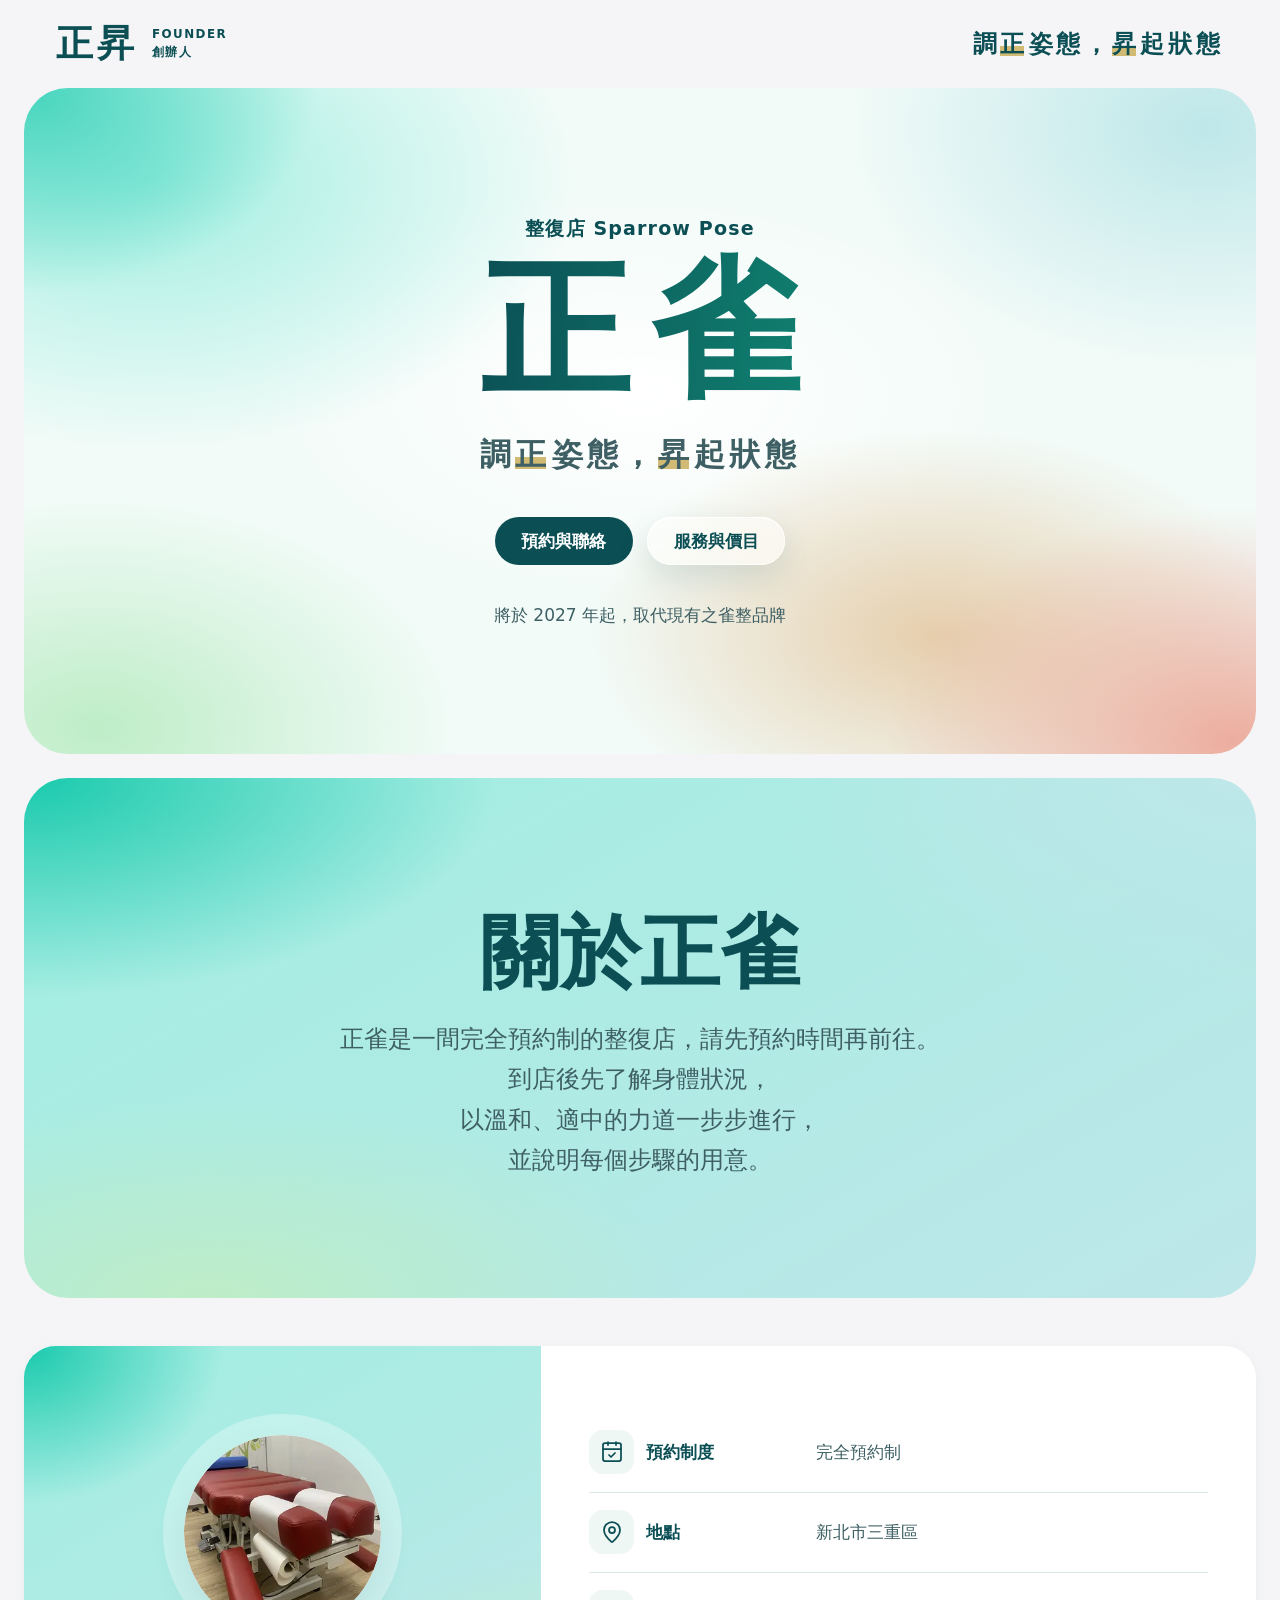
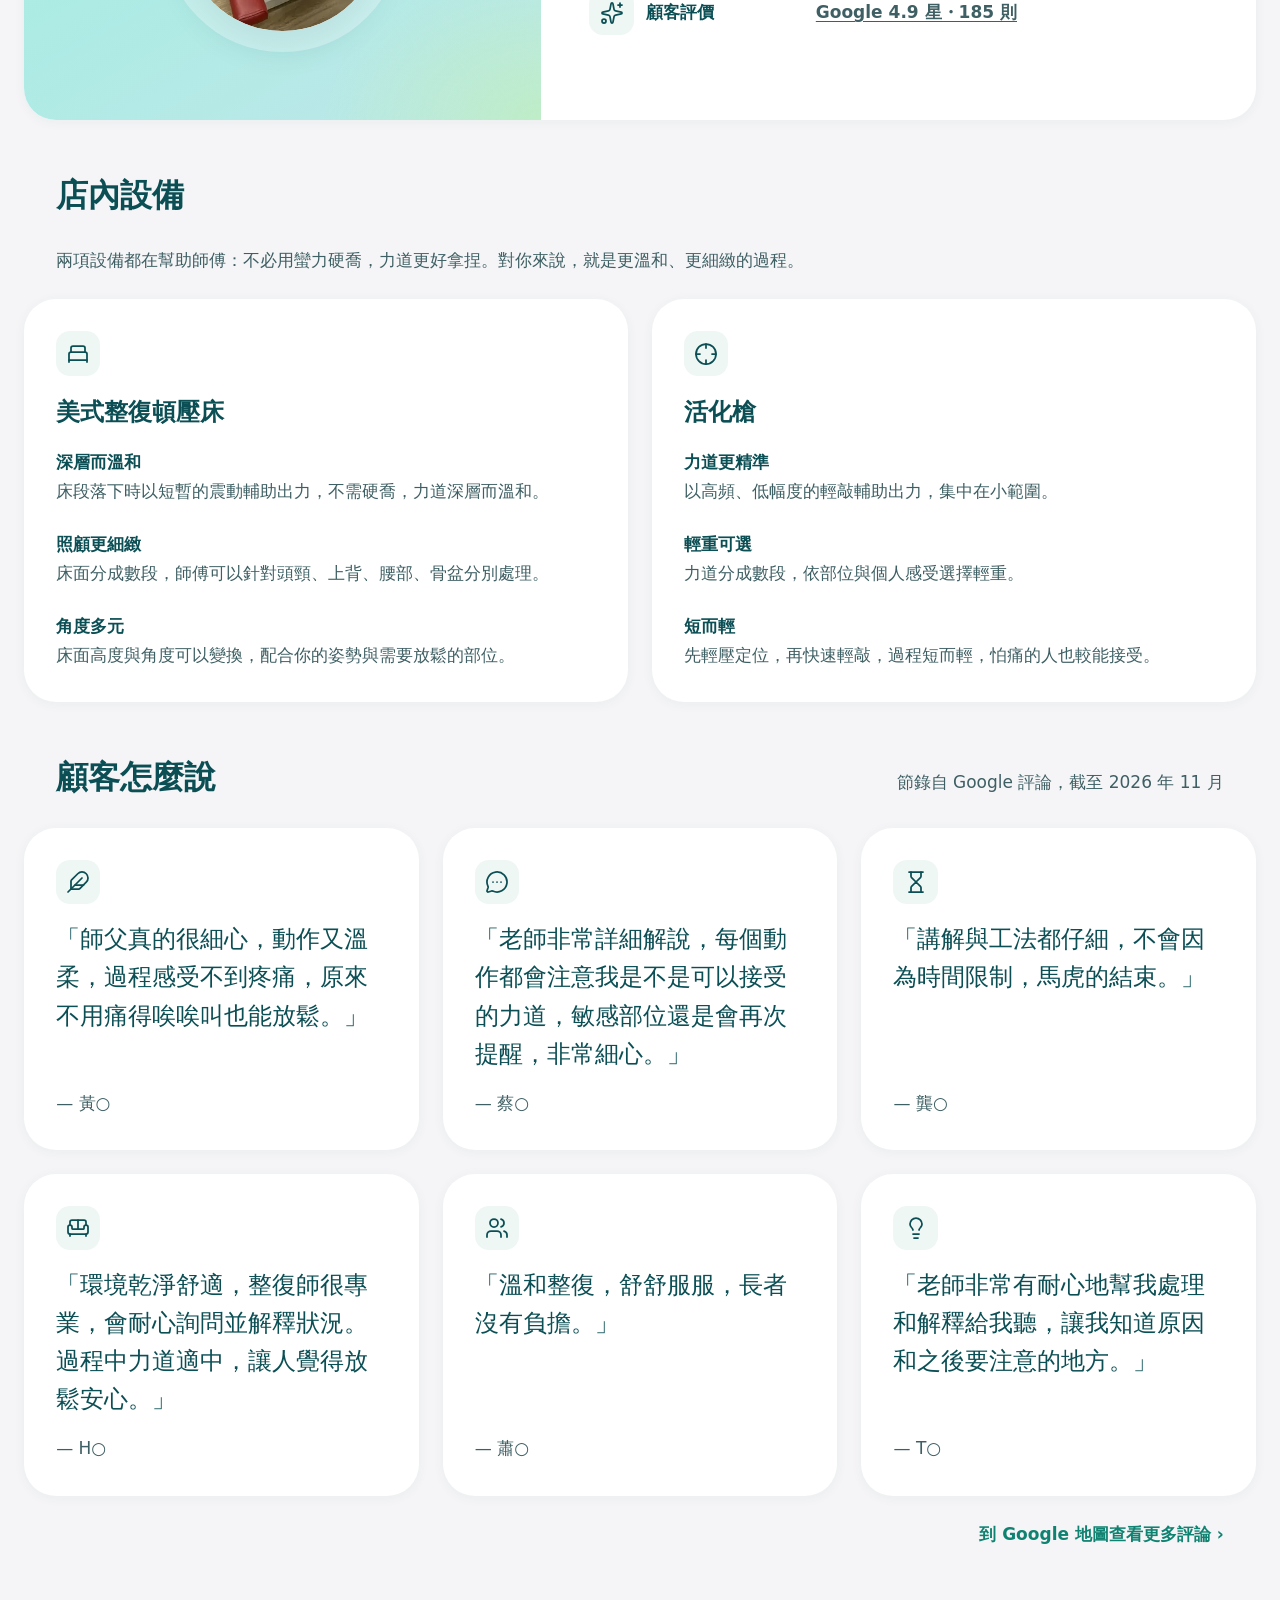
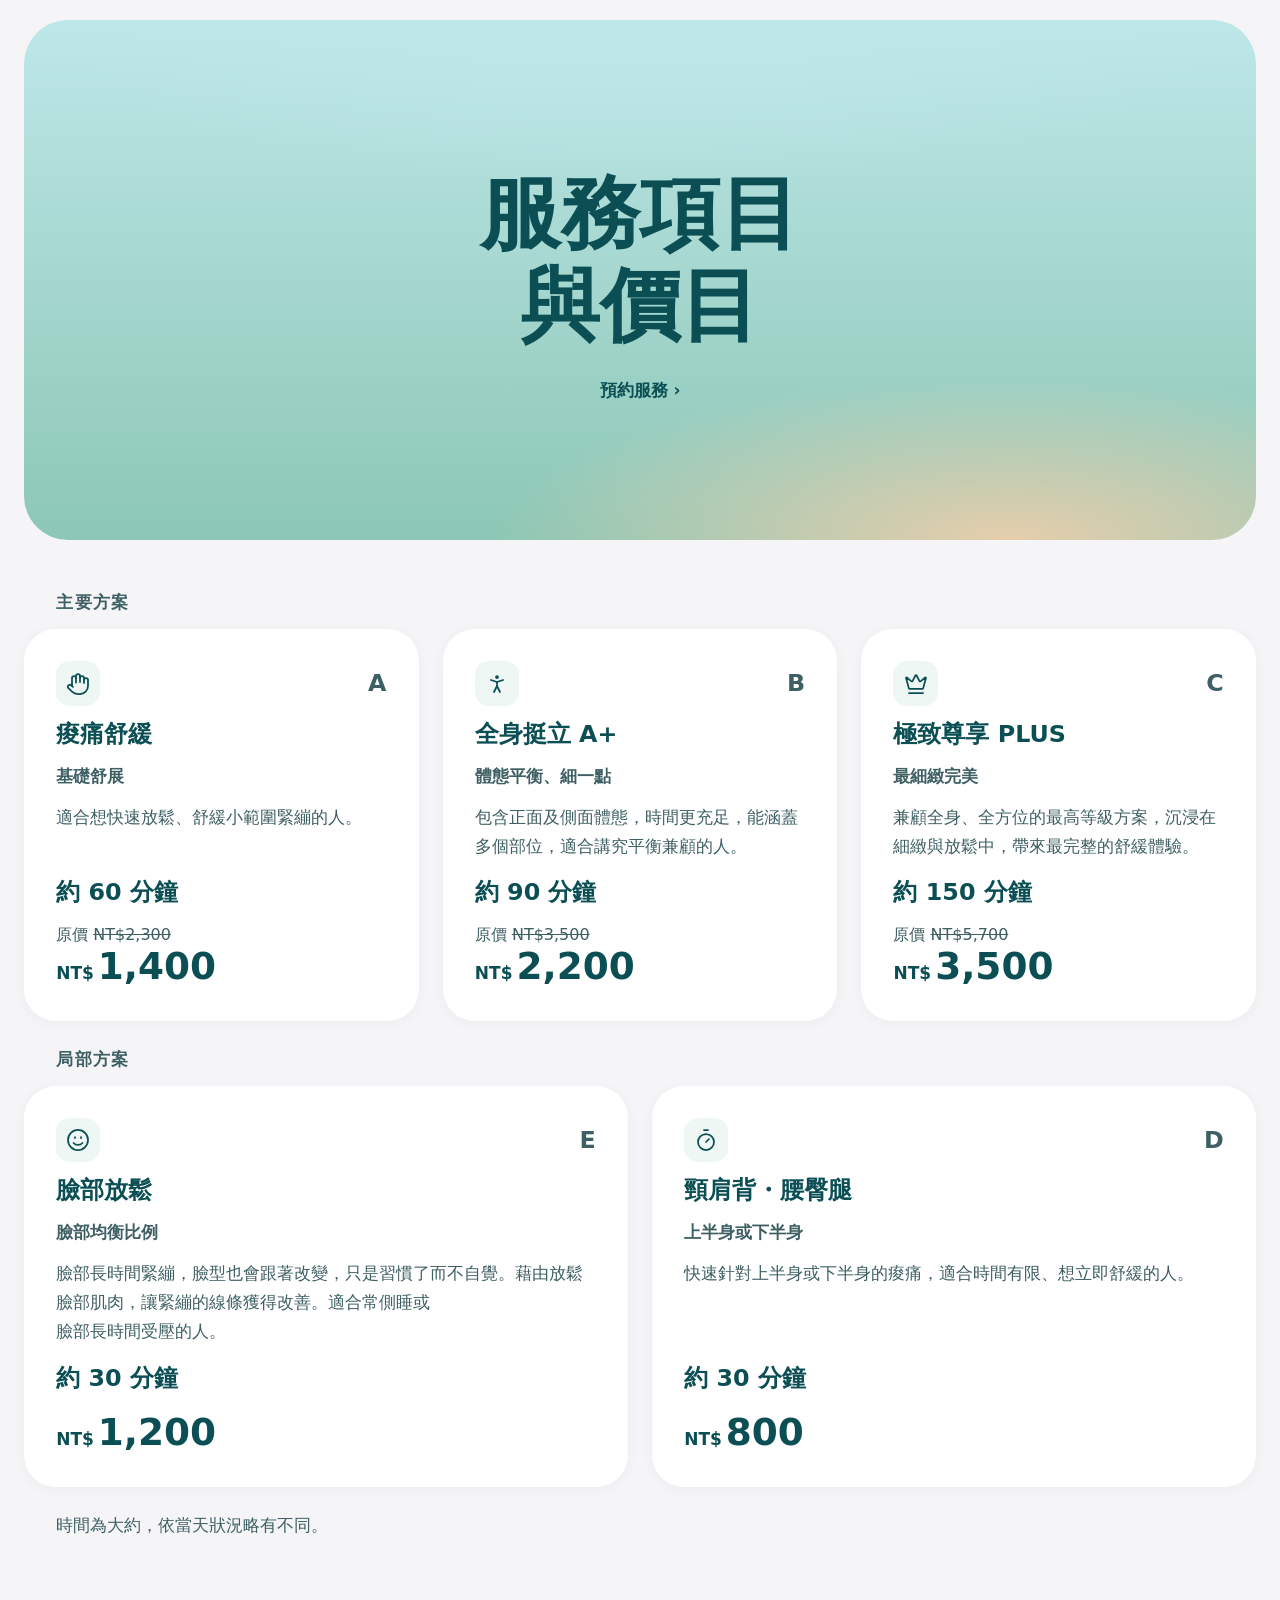
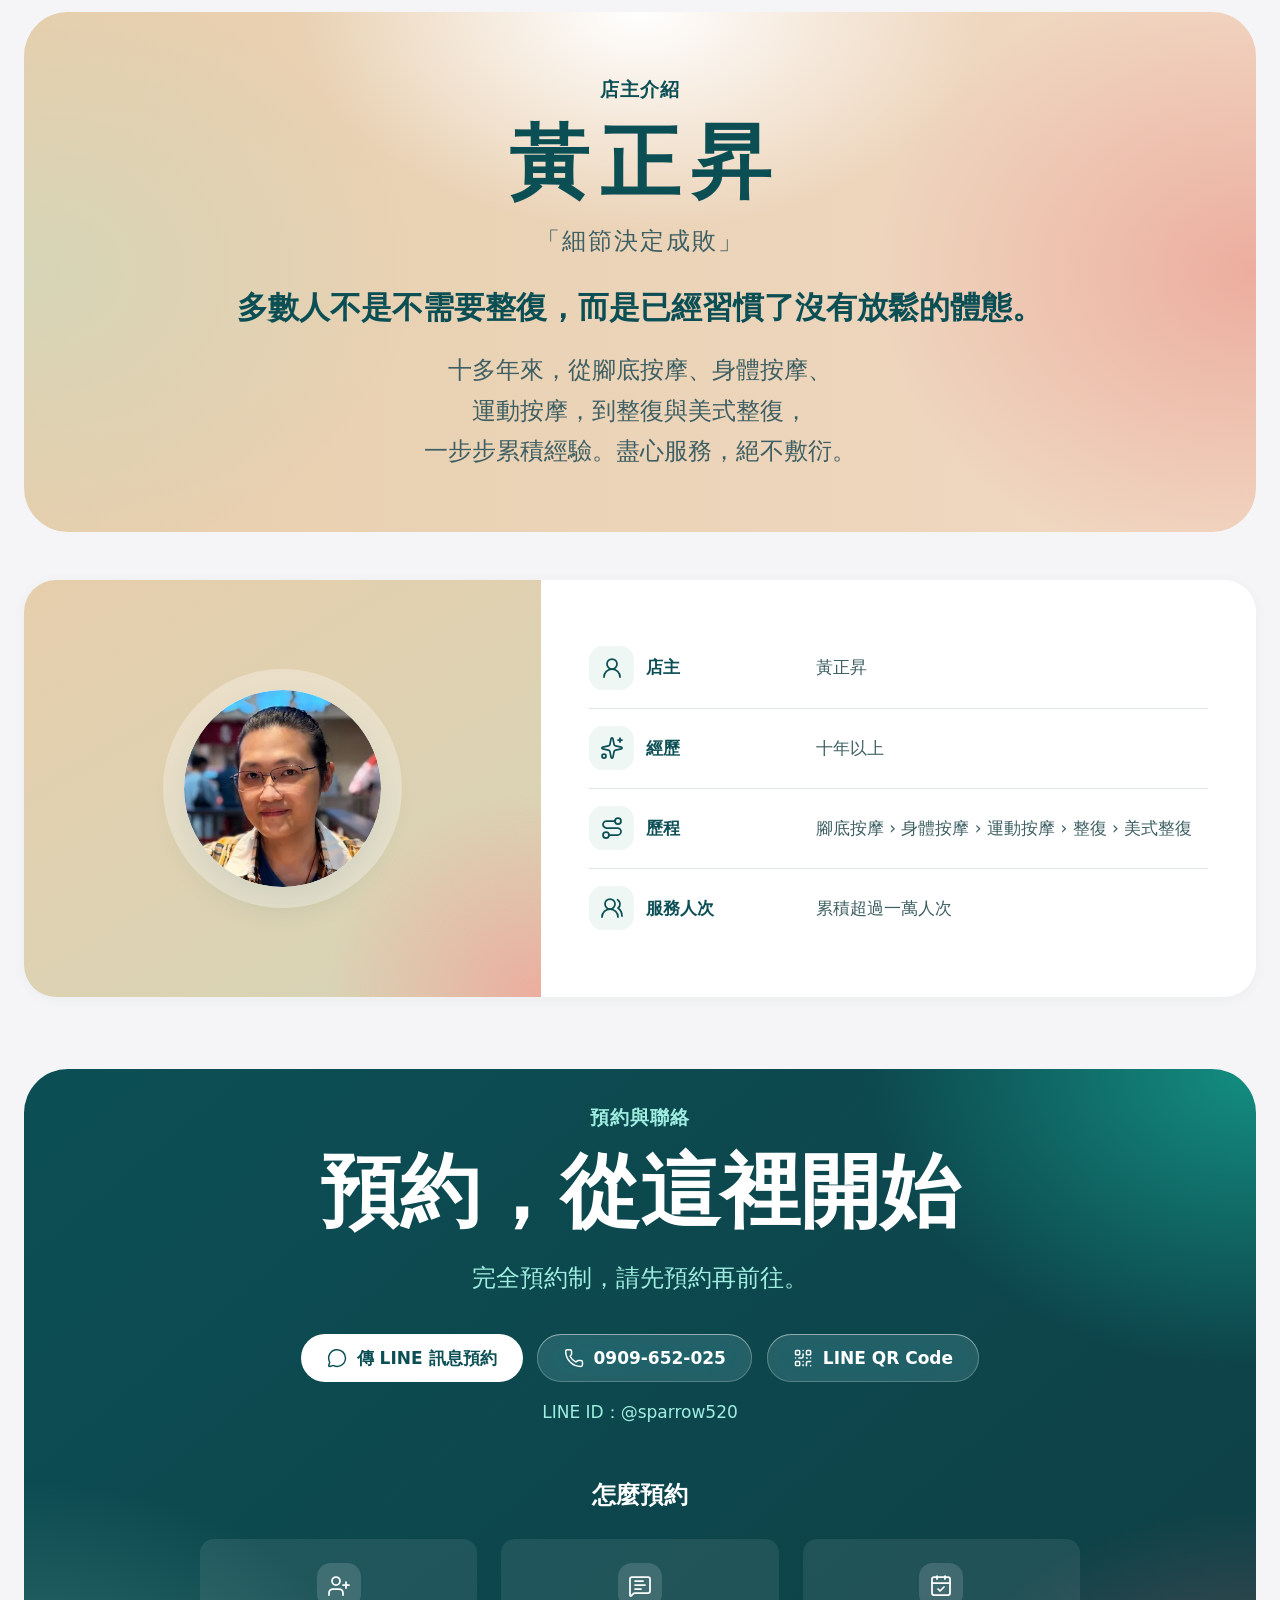
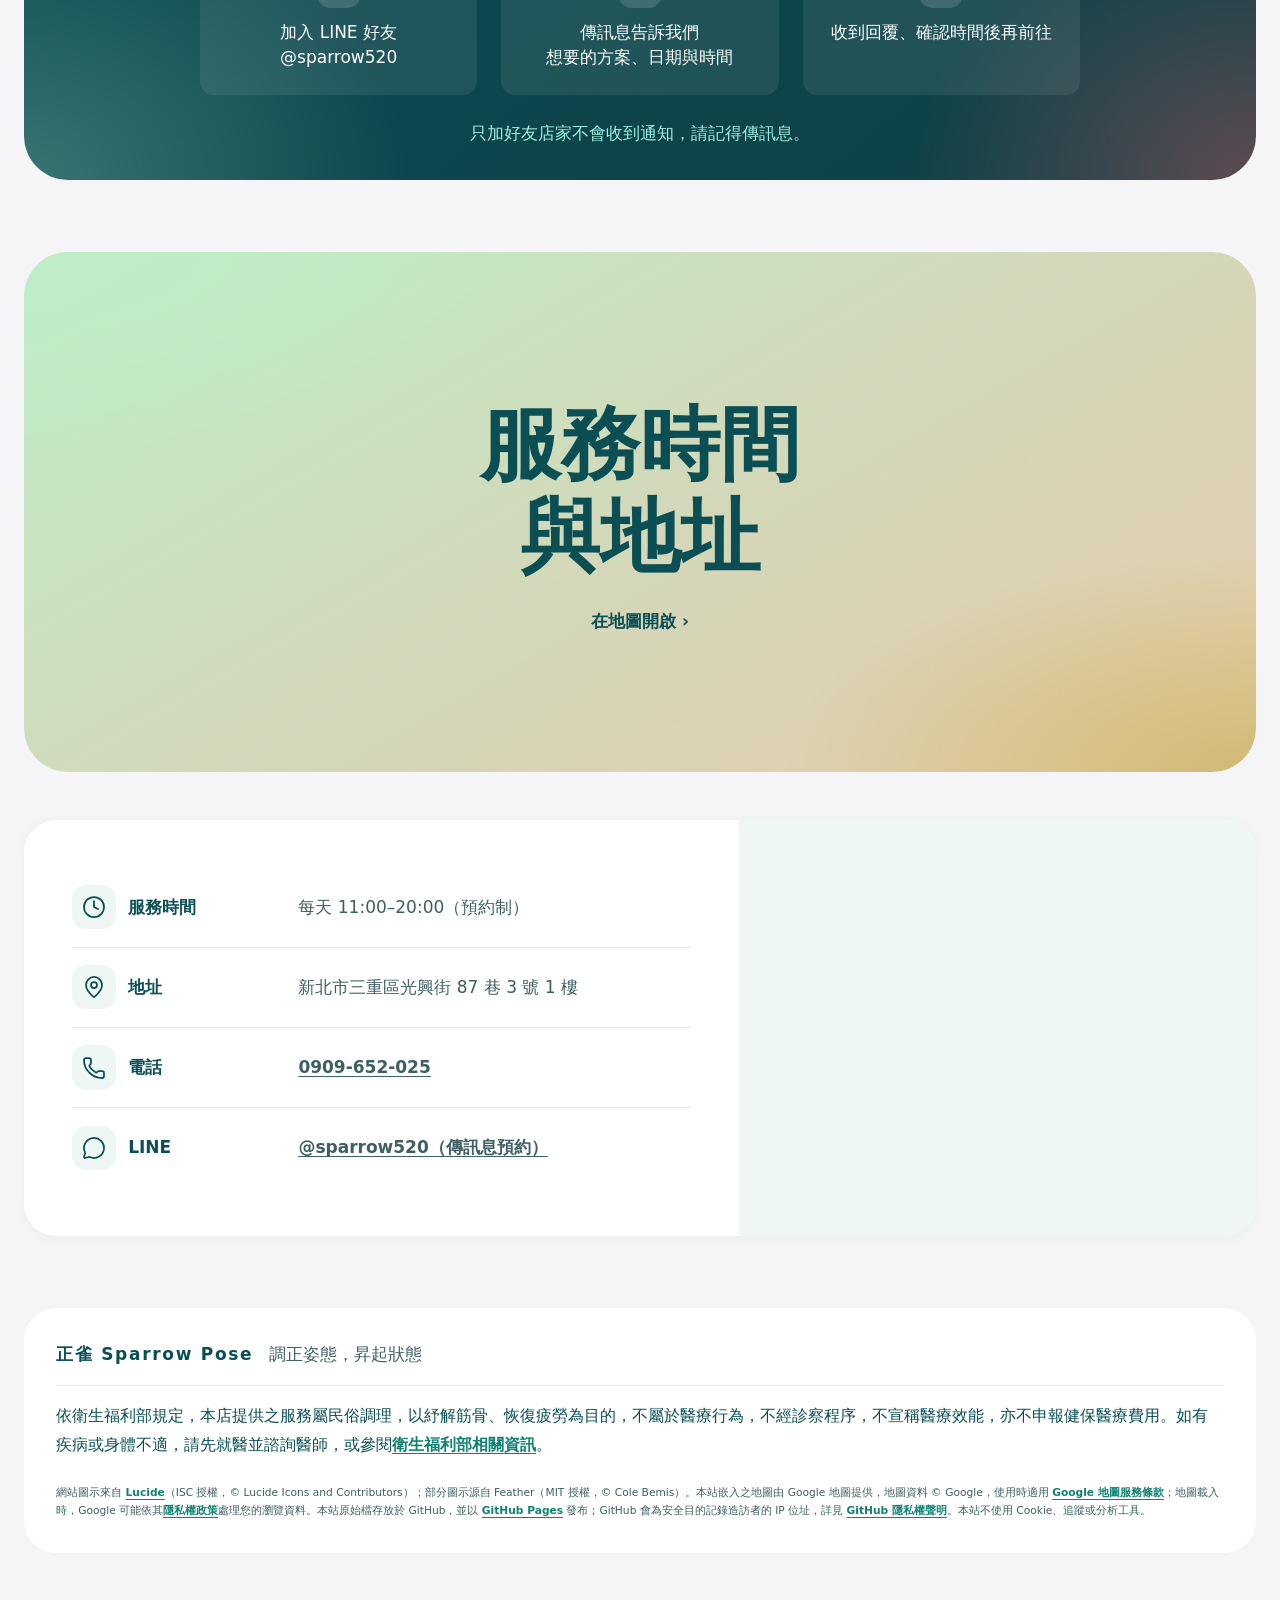
==== commit 150cdc36: "同步 sparrowpose-website-builder 匯出（b5f1c04） Co-Authored-By: Claude Opus 5.5 <noreply@anthropic.com> C" ====
--- a/index.html
+++ b/index.html
@@ -23,7 +23,7 @@
     <h1 id="page-title" class="hero-zh">正雀</h1>
     <p class="sub sub--slogan">調<em class="mark">正</em>姿態，<wbr><em class="mark">昇</em>起狀態</p>
     <p class="btns"><a class="pill pill-dark" href="#contact">預約與聯絡</a><a class="pill glass" href="#plans">服務與價目</a></p>
-    <p class="hero-note"><span class="phrase">將於 2027 年出發</span><span class="phrase">取代現有之雀整品牌</span></p>
+    <p class="hero-note"><span class="phrase">將於 2027 年起，</span><span class="phrase">取代現有之雀整品牌</span></p>
     </section>
     <!-- Apple layout (Billy 2026-11-10): every chapter = band (eyebrow + headline) → one white split card.
          Spacing: band↔band 24px; band→its card 32/48px; card→next band 88/136px. -->
